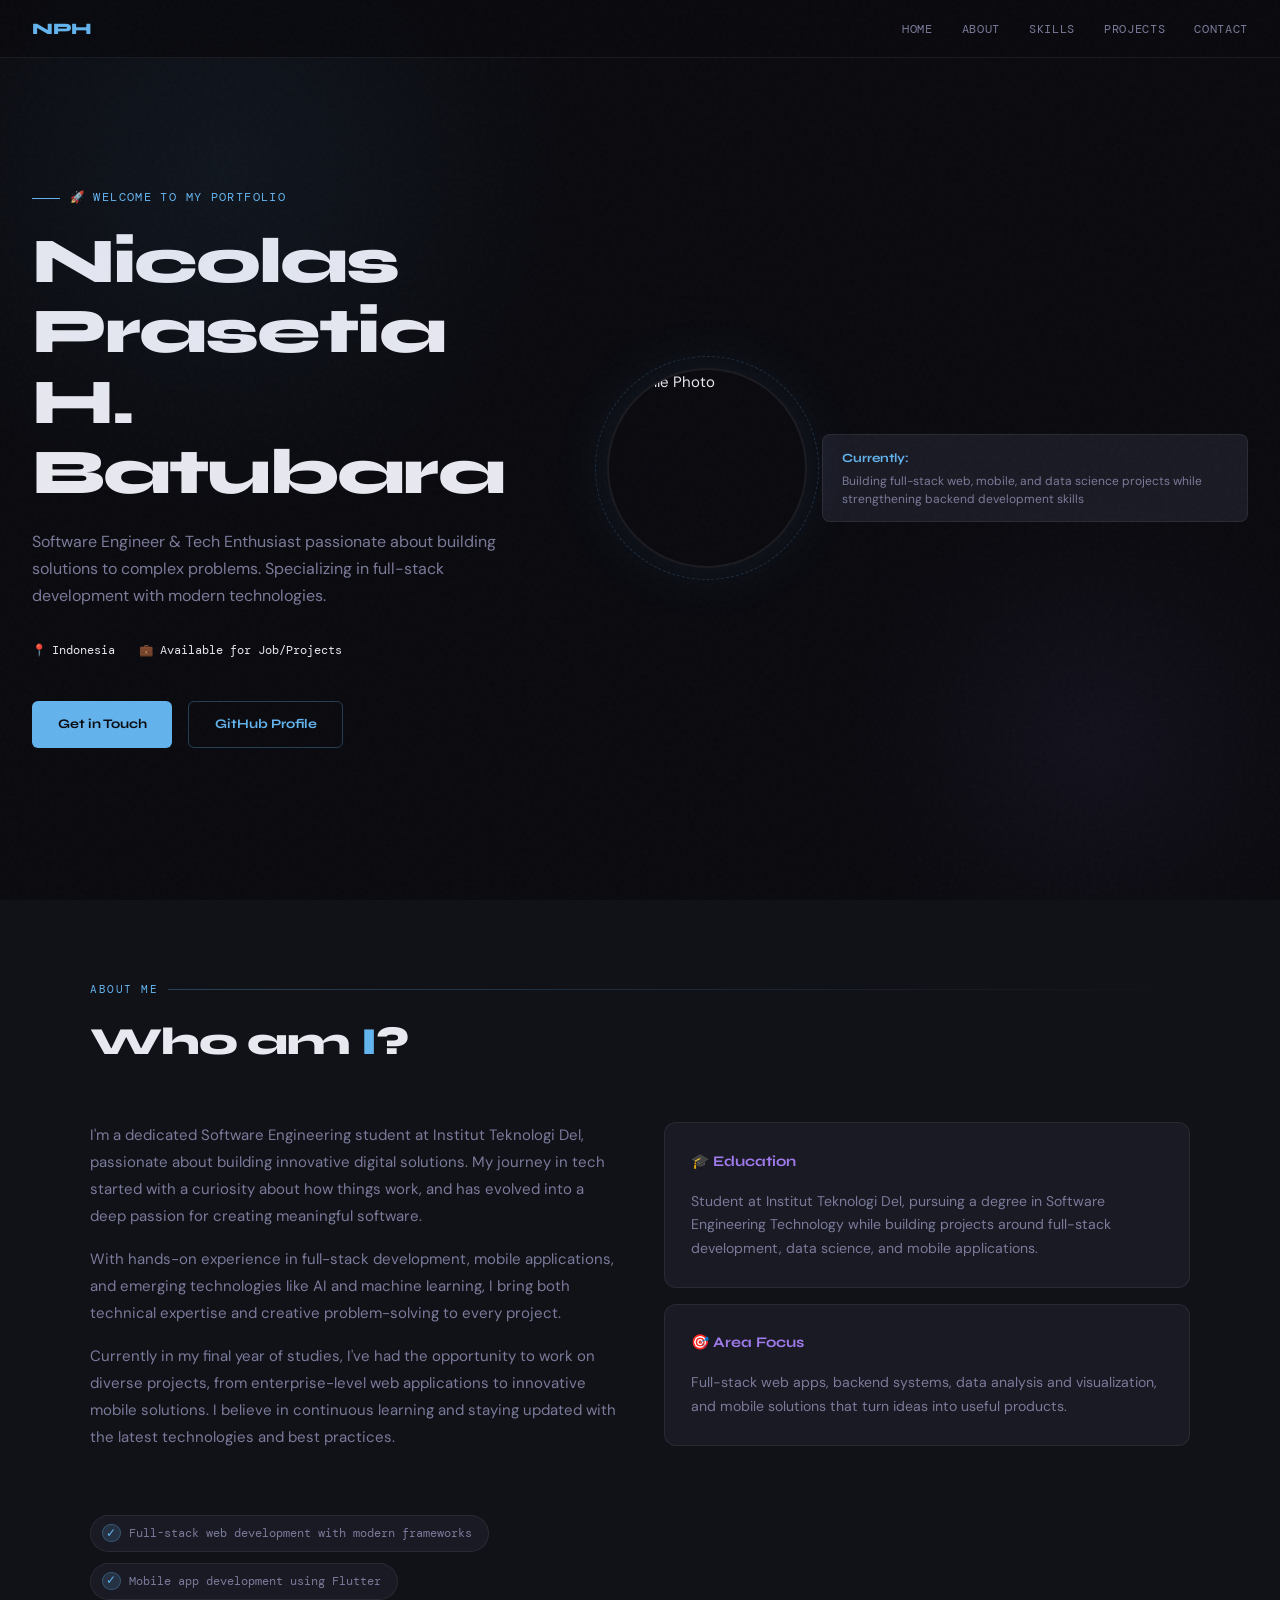
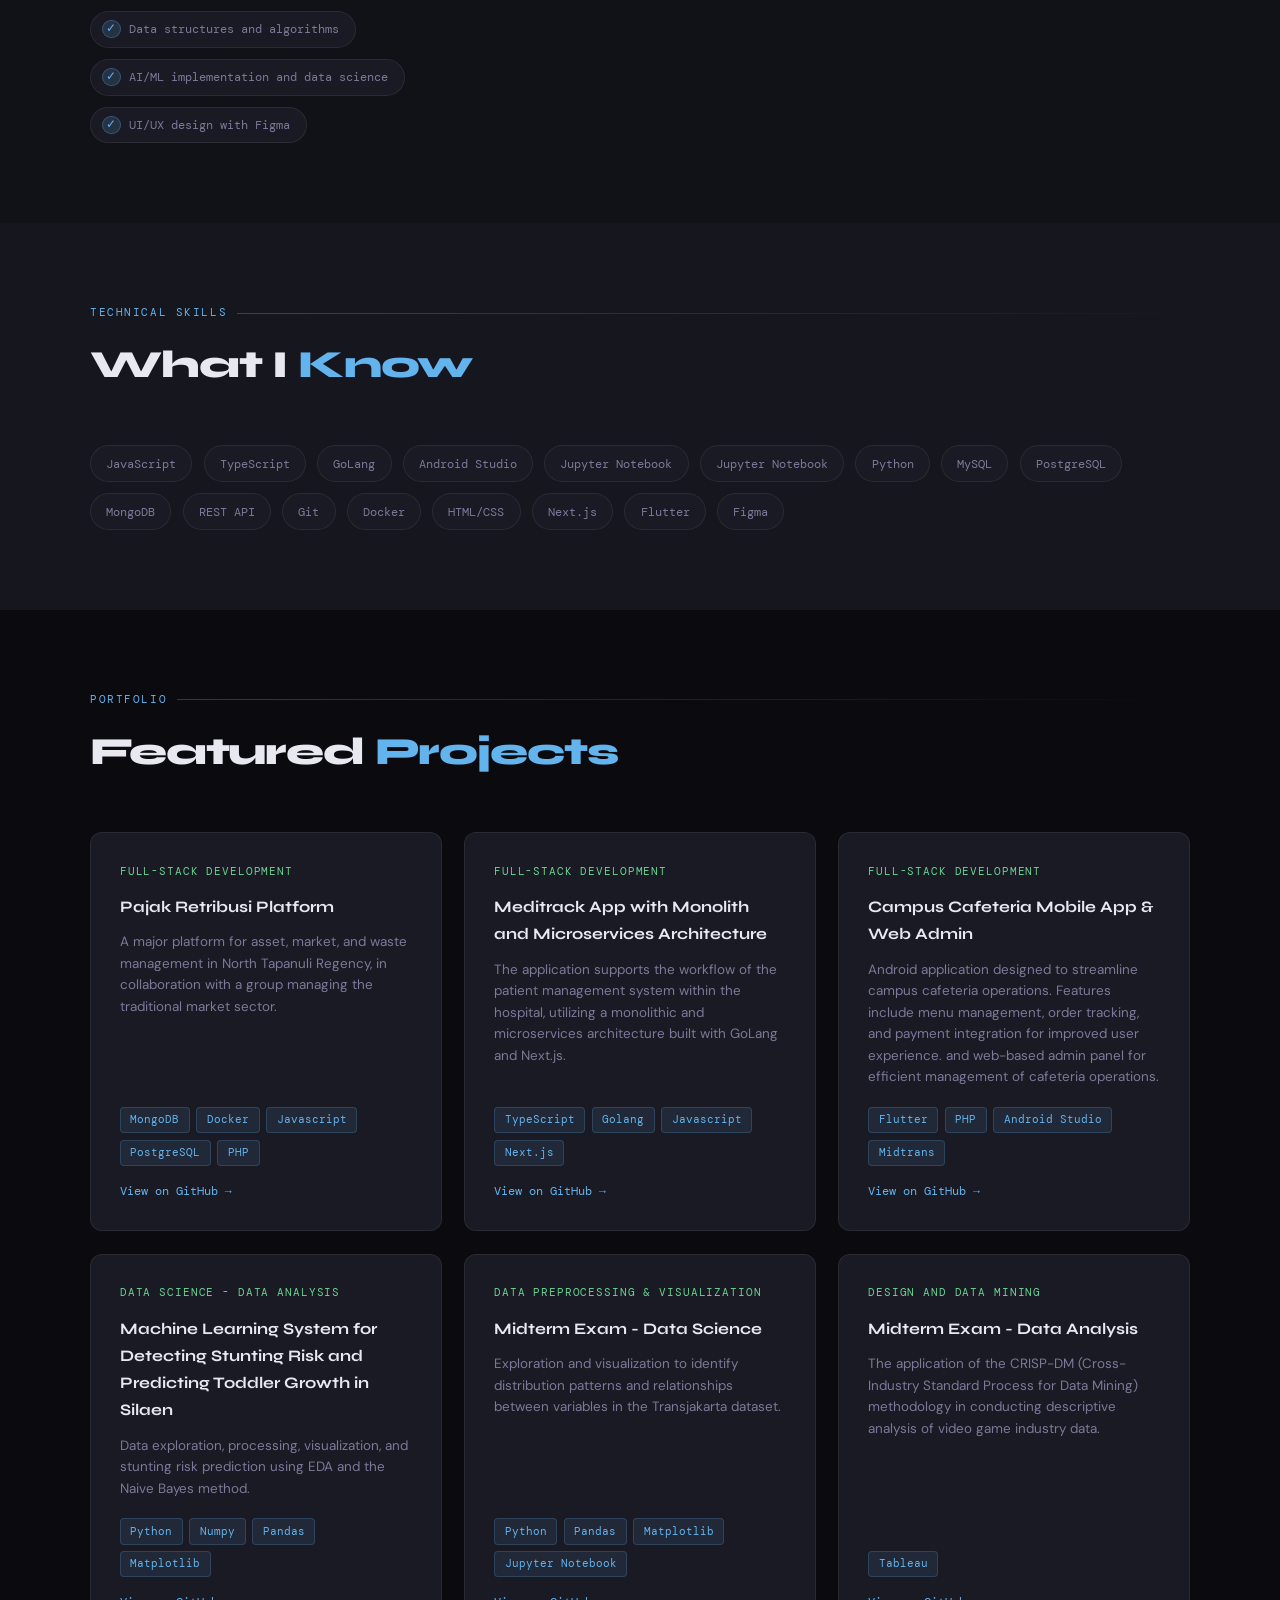
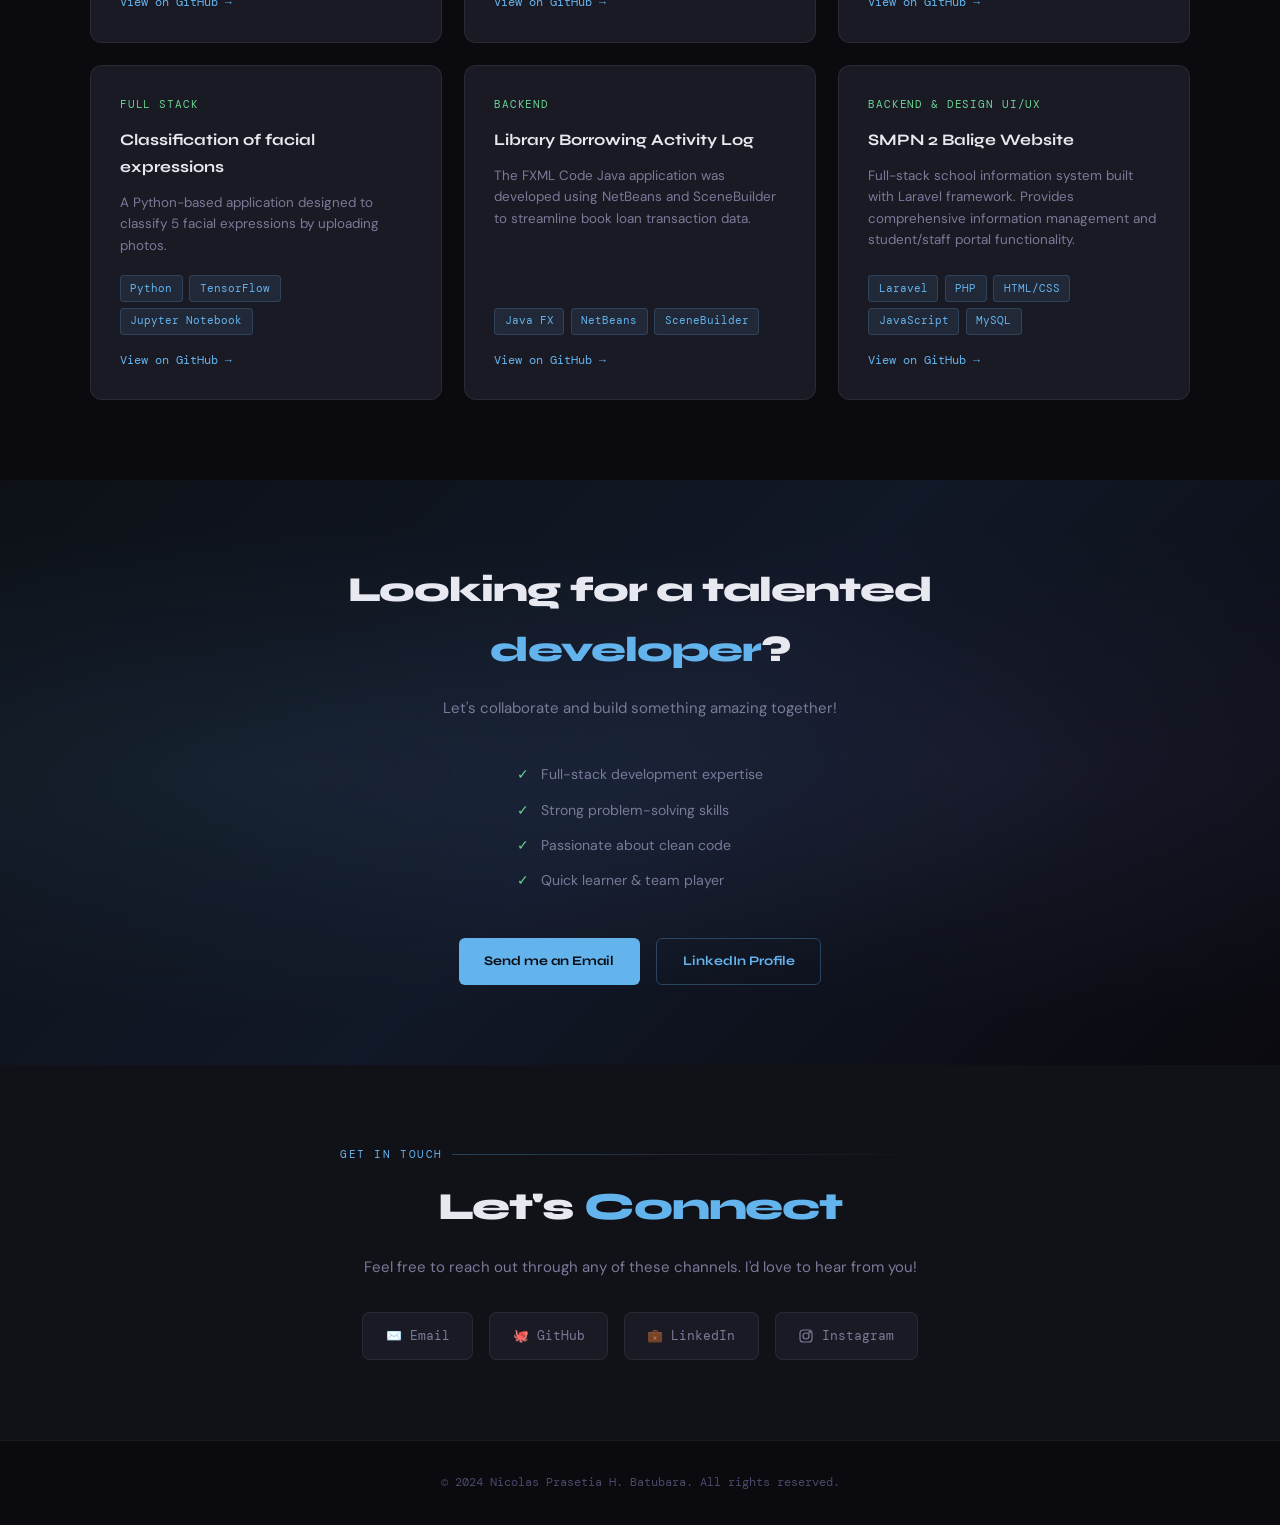
==== index.html @ 34d1fb37 "first commit" ====
<!doctype html>
<html lang="id">
  <head>
    <meta charset="UTF-8" />
    <meta name="viewport" content="width=device-width, initial-scale=1.0" />

    <!-- 🎨 BAGIAN YANG BISA DIUBAH: Title dan Meta -->
    <title>Nicolas Prasetia H. Batubara | Portofolio Professional</title>
    <meta
      name="description"
      content="Portofolio Nicolas Prasetia H. Batubara - Software Engineer & Tech Enthusiast dari Indonesia"
    />
    <meta
      property="og:title"
      content="Nicolas Prasetia H. Batubara | Portofolio"
    />
    <meta
      property="og:description"
      content="Professional portfolio showcasing projects, skills, and experience in software development"
    />
    <meta
      property="og:image"
      content="https://avatars.githubusercontent.com/u/149557624?v=4"
    />
    <meta property="og:type" content="website" />

    <link rel="preconnect" href="https://fonts.googleapis.com" />
    <link rel="preconnect" href="https://fonts.gstatic.com" crossorigin />
    <link
      href="https://fonts.googleapis.com/css2?family=Syne:wght@400;500;600;700;800&family=DM+Mono:ital,wght@0,300;0,400;0,500;1,300&family=DM+Sans:ital,opsz,wght@0,9..40,300;0,9..40,400;0,9..40,500;1,9..40,300&display=swap"
      rel="stylesheet"
    />

    <style>
      :root {
        /* 🎨 BAGIAN YANG BISA DIUBAH: Warna */
        --bg: #0a0a0f;
        --bg2: #111118;
        --bg3: #16161f;
        --card: #1a1a24;
        --border: rgba(255, 255, 255, 0.07);
        --border-hover: rgba(99, 179, 237, 0.3);
        --text: #e8e8f0;
        --text-muted: #7a7a9a;
        --text-dim: #4a4a6a;
        --accent: #63b3ed;
        --accent2: #9f7aea;
        --accent3: #68d391;
        --accent-glow: rgba(99, 179, 237, 0.15);
        --font-head: "Syne", sans-serif;
        --font-mono: "DM Mono", monospace;
        --font-body: "DM Sans", sans-serif;
      }

      *,
      *::before,
      *::after {
        box-sizing: border-box;
        margin: 0;
        padding: 0;
      }
      html {
        scroll-behavior: smooth;
      }

      body {
        background: var(--bg);
        color: var(--text);
        font-family: var(--font-body);
        font-size: 15px;
        line-height: 1.7;
        overflow-x: hidden;
      }

      body::before {
        content: "";
        position: fixed;
        inset: 0;
        background-image: url("data:image/svg+xml,%3Csvg viewBox='0 0 256 256' xmlns='http://www.w3.org/2000/svg'%3E%3Cfilter id='noise'%3E%3CfeTurbulence type='fractalNoise' baseFrequency='0.9' numOctaves='4' stitchTiles='stitch'/%3E%3C/filter%3E%3Crect width='100%25' height='100%25' filter='url(%23noise)' opacity='1'/%3E%3C/svg%3E");
        opacity: 0.025;
        pointer-events: none;
        z-index: 9999;
      }

      a {
        color: var(--accent);
        text-decoration: none;
        transition: color 0.2s;
      }
      a:hover {
        color: #90cdf4;
      }

      /* ─── NAVBAR ─── */
      nav {
        position: fixed;
        top: 0;
        left: 0;
        right: 0;
        z-index: 100;
        padding: 0 2rem;
        height: 58px;
        display: flex;
        align-items: center;
        justify-content: space-between;
        background: rgba(10, 10, 15, 0.85);
        backdrop-filter: blur(16px);
        border-bottom: 1px solid var(--border);
      }
      .nav-logo {
        font-family: var(--font-head);
        font-weight: 800;
        font-size: 1rem;
        color: var(--accent);
        letter-spacing: -0.02em;
      }
      .nav-links {
        display: flex;
        gap: 1.8rem;
        list-style: none;
      }
      .nav-links a {
        font-family: var(--font-mono);
        font-size: 0.72rem;
        color: var(--text-muted);
        letter-spacing: 0.06em;
        text-transform: uppercase;
        transition: color 0.2s;
      }
      .nav-links a:hover {
        color: var(--accent);
      }

      .hamburger {
        display: none;
        flex-direction: column;
        gap: 5px;
        cursor: pointer;
        background: none;
        border: none;
        padding: 4px;
      }
      .hamburger span {
        display: block;
        width: 22px;
        height: 2px;
        background: var(--text);
        border-radius: 2px;
        transition: all 0.3s;
      }

      /* ─── HERO ─── */
      #home {
        min-height: 100vh;
        display: flex;
        align-items: center;
        padding: 100px 2rem 4rem;
        position: relative;
        overflow: hidden;
      }
      .hero-bg {
        position: absolute;
        inset: 0;
        pointer-events: none;
      }
      .hero-bg::before {
        content: "";
        position: absolute;
        top: -20%;
        left: -10%;
        width: 700px;
        height: 700px;
        background: radial-gradient(
          circle,
          rgba(99, 179, 237, 0.07) 0%,
          transparent 70%
        );
        border-radius: 50%;
        animation: pulse 8s ease-in-out infinite;
      }
      .hero-bg::after {
        content: "";
        position: absolute;
        bottom: -10%;
        right: -5%;
        width: 500px;
        height: 500px;
        background: radial-gradient(
          circle,
          rgba(159, 122, 234, 0.06) 0%,
          transparent 70%
        );
        border-radius: 50%;
        animation: pulse 10s ease-in-out infinite reverse;
      }
      @keyframes pulse {
        0%,
        100% {
          transform: scale(1);
          opacity: 1;
        }
        50% {
          transform: scale(1.1);
          opacity: 0.7;
        }
      }

      .hero-inner {
        max-width: 1100px;
        margin: 0 auto;
        width: 100%;
        display: grid;
        grid-template-columns: 1fr auto;
        gap: 4rem;
        align-items: center;
      }
      .hero-tag {
        font-family: var(--font-mono);
        font-size: 0.72rem;
        color: var(--accent);
        letter-spacing: 0.12em;
        text-transform: uppercase;
        margin-bottom: 1.2rem;
        display: flex;
        align-items: center;
        gap: 0.6rem;
      }
      .hero-tag::before {
        content: "";
        display: inline-block;
        width: 28px;
        height: 1px;
        background: var(--accent);
      }
      h1 {
        font-family: var(--font-head);
        font-size: clamp(2.4rem, 5vw, 4rem);
        font-weight: 800;
        line-height: 1.1;
        letter-spacing: -0.03em;
        margin-bottom: 1.2rem;
      }
      .hero-desc {
        color: var(--text-muted);
        max-width: 500px;
        font-size: 1rem;
        margin-bottom: 2rem;
        line-height: 1.7;
      }
      .hero-meta {
        display: flex;
        flex-wrap: wrap;
        gap: 1.5rem;
        margin-bottom: 2.5rem;
      }
      .hero-meta-item {
        font-family: var(--font-mono);
        font-size: 0.72rem;
        color: var(--text-muted);
        display: flex;
        align-items: center;
        gap: 0.4rem;
      }
      .hero-meta-item span {
        color: var(--text);
      }
      .hero-btns {
        display: flex;
        flex-wrap: wrap;
        gap: 1rem;
      }
      .btn-primary {
        display: inline-flex;
        align-items: center;
        gap: 0.5rem;
        padding: 0.7rem 1.6rem;
        background: var(--accent);
        color: #0a0a0f;
        font-family: var(--font-head);
        font-weight: 700;
        font-size: 0.82rem;
        border-radius: 6px;
        transition: all 0.2s;
        cursor: pointer;
        border: none;
      }
      .btn-primary:hover {
        background: #90cdf4;
        transform: translateY(-1px);
        box-shadow: 0 8px 24px rgba(99, 179, 237, 0.25);
      }
      .btn-outline {
        display: inline-flex;
        align-items: center;
        gap: 0.5rem;
        padding: 0.7rem 1.6rem;
        border: 1px solid var(--border-hover);
        color: var(--accent);
        font-family: var(--font-head);
        font-weight: 700;
        font-size: 0.82rem;
        border-radius: 6px;
        transition: all 0.2s;
        background: none;
        cursor: pointer;
      }
      .btn-outline:hover {
        background: var(--accent-glow);
        border-color: var(--accent);
        transform: translateY(-1px);
      }

      .hero-avatar {
        position: relative;
      }
      .hero-avatar img {
        width: 200px;
        height: 200px;
        border-radius: 50%;
        object-fit: cover;
        border: 2px solid var(--border);
        box-shadow: 0 0 60px rgba(99, 179, 237, 0.1);
        display: block;
      }
      .hero-avatar::before {
        content: "";
        position: absolute;
        inset: -12px;
        border-radius: 50%;
        border: 1px dashed rgba(99, 179, 237, 0.2);
        animation: spin 30s linear infinite;
      }
      @keyframes spin {
        to {
          transform: rotate(360deg);
        }
      }
      .hero-focus {
        margin-top: 1.2rem;
        margin-left: 0.9rem;
        padding: 0.8rem 1.2rem;
        background: var(--card);
        border: 1px solid var(--border);
        border-radius: 8px;
        font-size: 0.82rem;
      }
      .hero-focus strong {
        display: block;
        font-family: var(--font-head);
        font-size: 0.78rem;
        color: var(--accent);
        margin-bottom: 0.2rem;
      }
      .hero-focus p {
        color: var(--text-muted);
        font-size: 0.75rem;
        line-height: 1.5;
      }

      /* ─── SECTION BASE ─── */
      section {
        padding: 5rem 2rem;
      }
      .container {
        max-width: 1100px;
        margin: 0 auto;
      }
      .section-label {
        font-family: var(--font-mono);
        font-size: 0.7rem;
        color: var(--accent);
        letter-spacing: 0.14em;
        text-transform: uppercase;
        margin-bottom: 0.6rem;
        display: flex;
        align-items: center;
        gap: 0.6rem;
      }
      .section-label::after {
        content: "";
        flex: 1;
        height: 1px;
        background: linear-gradient(to right, var(--border-hover), transparent);
      }
      h2 {
        font-family: var(--font-head);
        font-size: clamp(1.6rem, 3vw, 2.4rem);
        font-weight: 800;
        letter-spacing: -0.03em;
        margin-bottom: 3rem;
      }
      h2 em {
        color: var(--accent);
        font-style: normal;
      }

      /* ─── ABOUT ─── */
      #about {
        background: var(--bg2);
      }
      .about-grid {
        display: grid;
        grid-template-columns: 1fr 1fr;
        gap: 3rem;
        align-items: start;
      }
      .about-text p {
        color: var(--text-muted);
        margin-bottom: 1rem;
        line-height: 1.8;
      }
      .about-card {
        background: var(--card);
        border: 1px solid var(--border);
        border-radius: 12px;
        padding: 1.6rem;
        transition: all 0.2s;
      }
      .about-card:hover {
        border-color: var(--border-hover);
        transform: translateY(-2px);
      }
      .about-card h3 {
        font-family: var(--font-head);
        font-size: 0.92rem;
        margin-bottom: 1rem;
        color: var(--accent2);
      }
      .about-card p {
        color: var(--text-muted);
        font-size: 0.88rem;
        line-height: 1.7;
      }

      /* ─── EDUCATION ─── */
      .edu-card {
        background: var(--card);
        border: 1px solid var(--border);
        border-left: 3px solid var(--accent);
        border-radius: 10px;
        padding: 1.8rem 2rem;
        max-width: 680px;
        transition: all 0.2s;
      }
      .edu-card:hover {
        border-left-color: var(--accent2);
        box-shadow: 0 4px 12px rgba(0, 0, 0, 0.3);
      }
      .edu-date {
        font-family: var(--font-mono);
        font-size: 0.72rem;
        color: var(--accent);
        margin-bottom: 0.6rem;
      }
      .edu-card h3 {
        font-family: var(--font-head);
        font-size: 1.2rem;
        font-weight: 700;
        margin-bottom: 0.2rem;
      }
      .edu-card .degree {
        color: var(--accent2);
        font-size: 0.88rem;
        margin-bottom: 1rem;
      }
      .edu-meta {
        color: var(--text-muted);
        font-size: 0.84rem;
        margin-bottom: 0.4rem;
      }
      .edu-meta strong {
        color: var(--text);
      }
      .edu-points {
        list-style: none;
        margin-top: 0.8rem;
      }
      .edu-points li {
        color: var(--text-muted);
        font-size: 0.84rem;
        padding: 0.3rem 0;
        padding-left: 1.2rem;
        position: relative;
      }
      .edu-points li::before {
        content: "→";
        position: absolute;
        left: 0;
        color: var(--accent3);
        font-size: 0.72rem;
      }

      /* ─── SKILLS ─── */
      #skills {
        background: var(--bg3);
      }
      .skills-grid {
        display: flex;
        flex-wrap: wrap;
        gap: 0.7rem;
      }
      .skill-tag {
        font-family: var(--font-mono);
        font-size: 0.75rem;
        padding: 0.45rem 0.95rem;
        background: var(--card);
        border: 1px solid var(--border);
        border-radius: 999px;
        color: var(--text-muted);
        transition: all 0.2s;
        cursor: default;
      }
      .skill-tag.check-pill {
        display: inline-flex;
        align-items: center;
        gap: 0.55rem;
        padding-left: 0.7rem;
      }
      .skill-tag.check-pill::before {
        content: "✓";
        display: inline-flex;
        align-items: center;
        justify-content: center;
        width: 1.15rem;
        height: 1.15rem;
        border-radius: 50%;
        background: rgba(99, 179, 237, 0.16);
        border: 1px solid rgba(99, 179, 237, 0.28);
        color: var(--accent);
        font-size: 0.72rem;
        line-height: 1;
        flex: 0 0 auto;
      }
      .skill-tag:hover {
        border-color: var(--accent);
        color: var(--accent);
        background: var(--accent-glow);
        transform: translateY(-1px);
        box-shadow: 0 4px 8px rgba(99, 179, 237, 0.1);
      }

      /* ─── EXPERIENCE ─── */
      .timeline {
        position: relative;
        padding-left: 2rem;
      }
      .timeline::before {
        content: "";
        position: absolute;
        left: 0;
        top: 0;
        bottom: 0;
        width: 1px;
        background: linear-gradient(to bottom, var(--accent), transparent);
      }
      .timeline-item {
        position: relative;
        margin-bottom: 2.5rem;
        padding-left: 1.5rem;
      }
      .timeline-item::before {
        content: "";
        position: absolute;
        left: -2.4rem;
        top: 0.4rem;
        width: 8px;
        height: 8px;
        border-radius: 50%;
        background: var(--accent);
        box-shadow: 0 0 8px var(--accent);
        transition: all 0.2s;
      }
      .timeline-item:hover::before {
        transform: scale(1.5);
        box-shadow: 0 0 16px var(--accent);
      }
      .exp-date {
        font-family: var(--font-mono);
        font-size: 0.68rem;
        color: var(--accent);
        letter-spacing: 0.06em;
        margin-bottom: 0.3rem;
      }
      .exp-title {
        font-family: var(--font-head);
        font-size: 1rem;
        font-weight: 700;
        margin-bottom: 0.1rem;
      }
      .exp-company {
        font-size: 0.84rem;
        color: var(--accent2);
        margin-bottom: 0.7rem;
      }
      .exp-points {
        list-style: none;
      }
      .exp-points li {
        color: var(--text-muted);
        font-size: 0.84rem;
        padding: 0.3rem 0;
        padding-left: 1.2rem;
        position: relative;
      }
      .exp-points li::before {
        content: "›";
        position: absolute;
        left: 0;
        color: var(--accent3);
      }
      .exp-link {
        display: inline-flex;
        align-items: center;
        gap: 0.3rem;
        font-family: var(--font-mono);
        font-size: 0.7rem;
        margin-top: 0.6rem;
        color: var(--accent);
        border: 1px solid var(--border);
        padding: 0.25rem 0.7rem;
        border-radius: 4px;
        transition: all 0.2s;
      }
      .exp-link:hover {
        background: var(--accent-glow);
        border-color: var(--accent);
      }

      /* ─── CERTIFICATIONS ─── */
      #certifications {
        background: var(--bg2);
      }
      .cert-grid {
        display: grid;
        grid-template-columns: repeat(auto-fill, minmax(280px, 1fr));
        gap: 1.2rem;
      }
      .cert-card {
        background: var(--card);
        border: 1px solid var(--border);
        border-radius: 10px;
        padding: 1.4rem;
        transition: all 0.2s;
      }
      .cert-card:hover {
        border-color: var(--accent3);
        transform: translateY(-2px);
        box-shadow: 0 8px 16px rgba(104, 211, 145, 0.1);
      }
      .cert-year {
        font-family: var(--font-mono);
        font-size: 0.68rem;
        color: var(--accent3);
        margin-bottom: 0.4rem;
      }
      .cert-card h3 {
        font-family: var(--font-head);
        font-size: 0.9rem;
        font-weight: 700;
        margin-bottom: 0.3rem;
      }
      .cert-card ul {
        list-style: none;
      }
      .cert-card li {
        color: var(--text-muted);
        font-size: 0.8rem;
        padding: 0.25rem 0;
        padding-left: 1rem;
        position: relative;
      }
      .cert-card li::before {
        content: "·";
        position: absolute;
        left: 0;
        color: var(--accent2);
      }

      /* ─── ORGANIZATIONS ─── */
      #organizations {
        background: var(--bg3);
      }
      .org-grid {
        display: grid;
        grid-template-columns: repeat(auto-fill, minmax(260px, 1fr));
        gap: 1.2rem;
      }
      .org-card {
        background: var(--card);
        border: 1px solid var(--border);
        border-radius: 10px;
        padding: 1.4rem;
        transition: all 0.2s;
      }
      .org-card:hover {
        border-color: var(--border-hover);
        transform: translateY(-2px);
        box-shadow: 0 8px 16px rgba(0, 0, 0, 0.2);
      }
      .org-date {
        font-family: var(--font-mono);
        font-size: 0.68rem;
        color: var(--accent2);
        margin-bottom: 0.4rem;
      }
      .org-card h3 {
        font-family: var(--font-head);
        font-size: 0.9rem;
        font-weight: 700;
        margin-bottom: 0.5rem;
      }
      .org-card p {
        color: var(--text-muted);
        font-size: 0.82rem;
        line-height: 1.6;
      }

      /* ─── PROJECTS ─── */
      .projects-grid {
        display: grid;
        grid-template-columns: repeat(auto-fill, minmax(320px, 1fr));
        gap: 1.4rem;
      }
      .project-card {
        background: var(--card);
        border: 1px solid var(--border);
        border-radius: 12px;
        padding: 1.8rem;
        display: flex;
        flex-direction: column;
        transition: all 0.3s;
        position: relative;
        overflow: hidden;
      }
      .project-card::before {
        content: "";
        position: absolute;
        top: 0;
        left: 0;
        right: 0;
        height: 2px;
        background: linear-gradient(to right, var(--accent), var(--accent2));
        transform: scaleX(0);
        transform-origin: left;
        transition: transform 0.3s;
      }
      .project-card:hover::before {
        transform: scaleX(1);
      }
      .project-card:hover {
        border-color: var(--border-hover);
        transform: translateY(-3px);
        box-shadow: 0 16px 48px rgba(0, 0, 0, 0.3);
      }
      .project-label {
        font-family: var(--font-mono);
        font-size: 0.68rem;
        color: var(--accent3);
        text-transform: uppercase;
        letter-spacing: 0.08em;
        margin-bottom: 0.8rem;
      }
      .project-card h3 {
        font-family: var(--font-head);
        font-size: 1rem;
        font-weight: 700;
        margin-bottom: 0.7rem;
      }
      .project-card p {
        color: var(--text-muted);
        font-size: 0.84rem;
        line-height: 1.6;
        flex: 1;
        margin-bottom: 1.2rem;
      }
      .project-tags {
        display: flex;
        flex-wrap: wrap;
        gap: 0.4rem;
        margin-bottom: 1rem;
      }
      .project-tag {
        font-family: var(--font-mono);
        font-size: 0.66rem;
        padding: 0.2rem 0.6rem;
        background: rgba(99, 179, 237, 0.1);
        border: 1px solid rgba(99, 179, 237, 0.2);
        border-radius: 4px;
        color: var(--accent);
      }
      .project-link {
        font-family: var(--font-mono);
        font-size: 0.72rem;
        color: var(--accent);
        display: inline-flex;
        align-items: center;
        gap: 0.3rem;
      }
      .project-link:hover {
        color: #90cdf4;
      }

      /* ─── RECRUITER ─── */
      #recruiter {
        background: linear-gradient(
          135deg,
          #0d1117 0%,
          #111827 50%,
          #0a0a0f 100%
        );
        position: relative;
        overflow: hidden;
      }
      #recruiter::before {
        content: "";
        position: absolute;
        inset: 0;
        background:
          radial-gradient(
            ellipse at 20% 50%,
            rgba(99, 179, 237, 0.08) 0%,
            transparent 60%
          ),
          radial-gradient(
            ellipse at 80% 50%,
            rgba(159, 122, 234, 0.06) 0%,
            transparent 60%
          );
      }
      .recruiter-inner {
        max-width: 700px;
        margin: 0 auto;
        text-align: center;
        position: relative;
      }
      .recruiter-inner h2 {
        font-size: clamp(1.6rem, 3vw, 2.2rem);
        margin-bottom: 1rem;
      }
      .recruiter-inner p {
        color: var(--text-muted);
        margin-bottom: 0.8rem;
      }
      .recruiter-list {
        list-style: none;
        margin: 1.5rem 0 2.5rem;
        text-align: left;
        display: inline-block;
      }
      .recruiter-list li {
        color: var(--text-muted);
        font-size: 0.88rem;
        padding: 0.35rem 0;
        padding-left: 1.5rem;
        position: relative;
      }
      .recruiter-list li::before {
        content: "✓";
        position: absolute;
        left: 0;
        color: var(--accent3);
      }
      .recruiter-btns {
        display: flex;
        flex-wrap: wrap;
        gap: 1rem;
        justify-content: center;
      }

      /* ─── CONTACT ─── */
      #contact {
        background: var(--bg2);
      }
      .contact-inner {
        max-width: 600px;
        margin: 0 auto;
        text-align: center;
      }
      .contact-inner h2 {
        margin-bottom: 1rem;
      }
      .contact-inner p {
        color: var(--text-muted);
        margin-bottom: 2rem;
      }
      .contact-links {
        display: flex;
        flex-wrap: wrap;
        gap: 1rem;
        justify-content: center;
      }
      .contact-link {
        display: inline-flex;
        align-items: center;
        gap: 0.5rem;
        padding: 0.75rem 1.4rem;
        background: var(--card);
        border: 1px solid var(--border);
        border-radius: 8px;
        color: var(--text-muted);
        font-family: var(--font-mono);
        font-size: 0.8rem;
        transition: all 0.2s;
        cursor: pointer;
      }
      .contact-link:hover {
        border-color: var(--accent);
        color: var(--accent);
        background: var(--accent-glow);
        transform: translateY(-2px);
      }
      .contact-link svg {
        width: 16px;
        height: 16px;
      }

      /* ─── FOOTER ─── */
      footer {
        padding: 2rem;
        border-top: 1px solid var(--border);
        text-align: center;
        font-family: var(--font-mono);
        font-size: 0.72rem;
        color: var(--text-dim);
      }

      /* ─── MOBILE MENU ─── */
      .mobile-menu {
        display: none;
        position: fixed;
        inset: 0;
        z-index: 99;
        background: rgba(10, 10, 15, 0.97);
        backdrop-filter: blur(20px);
        flex-direction: column;
        align-items: center;
        justify-content: center;
        gap: 2rem;
      }
      .mobile-menu.open {
        display: flex;
      }
      .mobile-menu a {
        font-family: var(--font-head);
        font-size: 1.4rem;
        color: var(--text);
        text-align: center;
        transition: color 0.2s;
      }
      .mobile-menu a:hover {
        color: var(--accent);
      }
      .mobile-close {
        position: absolute;
        top: 1.2rem;
        right: 1.5rem;
        font-size: 1.8rem;
        background: none;
        border: none;
        color: var(--text-muted);
        cursor: pointer;
      }

      /* ─── FADE-IN ANIMATION ─── */
      .fade-in {
        opacity: 0;
        transform: translateY(24px);
        transition:
          opacity 0.6s ease,
          transform 0.6s ease;
      }
      .fade-in.visible {
        opacity: 1;
        transform: translateY(0);
      }

      /* ─── RESPONSIVE ─── */
      @media (max-width: 768px) {
        .nav-links {
          display: none;
        }
        .hamburger {
          display: flex;
        }
        .hero-inner {
          grid-template-columns: 1fr;
          gap: 2rem;
        }
        .hero-avatar {
          display: none;
        }
        .about-grid {
          grid-template-columns: 1fr;
        }
        .projects-grid {
          grid-template-columns: 1fr;
        }
      }
    </style>
  </head>
  <body>
    <!-- 🎨 NAVBAR - UBAH NAMA/LOGO -->
    <nav>
      <div class="nav-logo">NPH</div>
      <ul class="nav-links">
        <li><a href="#home">Home</a></li>
        <li><a href="#about">About</a></li>
        <li><a href="#skills">Skills</a></li>
        <li><a href="#projects">Projects</a></li>
        <li><a href="#contact">Contact</a></li>
      </ul>
      <button class="hamburger" id="hamburger">
        <span></span>
        <span></span>
        <span></span>
      </button>
    </nav>

    <div class="mobile-menu" id="mobileMenu">
      <button class="mobile-close" id="mobileClose">&times;</button>
      <a href="#home">Home</a>
      <a href="#about">About</a>
      <a href="#skills">Skills</a>
      <a href="#projects">Projects</a>
      <a href="#contact">Contact</a>
    </div>

    <!-- 🎨 HERO SECTION - UBAH NAMA, DESKRIPSI, FOTO, LINK -->
    <section id="home">
      <div class="hero-bg"></div>
      <div class="hero-inner">
        <div>
          <div class="hero-tag">🚀 Welcome to my portfolio</div>
          <h1>Nicolas Prasetia H. Batubara</h1>
          <p class="hero-desc">
            Software Engineer & Tech Enthusiast passionate about building
            solutions to complex problems. Specializing in full-stack
            development with modern technologies.
          </p>
          <div class="hero-meta">
            <div class="hero-meta-item">📍 <span>Indonesia</span></div>
            <div class="hero-meta-item">
              💼 <span>Available for Job/Projects</span>
            </div>
          </div>
          <div class="hero-btns">
            <a href="#contact" class="btn-primary">Get in Touch</a>
            <a href="https://github.com/NicolasBatubara" class="btn-outline"
              >GitHub Profile</a
            >
          </div>
        </div>
        <div class="hero-avatar">
          <img
            src="https://avatars.githubusercontent.com/u/149449407?s"
            alt="Profile Photo"
          />
        </div>
      </div>
      <div class="hero-focus">
        <strong>Currently:</strong>
        <p>
          Building full-stack web, mobile, and data science projects while
          strengthening backend development skills
        </p>
      </div>
    </section>

    <!-- 🎨 ABOUT SECTION - UBAH DESKRIPSI -->
    <section id="about">
      <div class="container">
        <div class="section-label">About Me</div>
        <h2>Who am <em>I</em>?</h2>
        <div class="about-grid">
          <div class="about-text">
            <p>
              I'm a dedicated Software Engineering student at Institut Teknologi
              Del, passionate about building innovative digital solutions. My
              journey in tech started with a curiosity about how things work,
              and has evolved into a deep passion for creating meaningful
              software.
            </p>
            <p>
              With hands-on experience in full-stack development, mobile
              applications, and emerging technologies like AI and machine
              learning, I bring both technical expertise and creative
              problem-solving to every project.
            </p>
            <p>
              Currently in my final year of studies, I've had the opportunity to
              work on diverse projects, from enterprise-level web applications
              to innovative mobile solutions. I believe in continuous learning
              and staying updated with the latest technologies and best
              practices.
            </p>
          </div>
          <div>
            <div class="about-card fade-in">
              <h3>🎓 Education</h3>
              <p>
                Student at Institut Teknologi Del, pursuing a degree in Software
                Engineering Technology while building projects around full-stack
                development, data science, and mobile applications.
              </p>
            </div>
            <div class="about-card fade-in" style="margin-top: 1rem">
              <h3>🎯 Area Focus</h3>
              <p>
                Full-stack web apps, backend systems, data analysis and
                visualization, and mobile solutions that turn ideas into useful
                products.
              </p>
            </div>
          </div>
          <div class="skills-grid">
            <div class="skill-tag check-pill">
              Full-stack web development with modern frameworks
            </div>
            <div class="skill-tag check-pill">
              Mobile app development using Flutter
            </div>
            <div class="skill-tag check-pill">
              Data structures and algorithms
            </div>
            <div class="skill-tag check-pill">
              AI/ML implementation and data science
            </div>
            <div class="skill-tag check-pill">UI/UX design with Figma</div>
          </div>
        </div>
      </div>
    </section>

    <!-- 🎨 SKILLS SECTION - UBAH DAFTAR SKILLS -->
    <section id="skills">
      <div class="container">
        <div class="section-label">Technical Skills</div>
        <h2>What I <em>Know</em></h2>
        <div class="skills-grid">
          <div class="skill-tag">JavaScript</div>
          <div class="skill-tag">TypeScript</div>
          <div class="skill-tag">GoLang</div>
          <div class="skill-tag">Android Studio</div>
          <div class="skill-tag">Jupyter Notebook</div>
          <div class="skill-tag">Jupyter Notebook</div>
          <div class="skill-tag">Python</div>
          <div class="skill-tag">MySQL</div>
          <div class="skill-tag">PostgreSQL</div>
          <div class="skill-tag">MongoDB</div>
          <div class="skill-tag">REST API</div>
          <div class="skill-tag">Git</div>
          <div class="skill-tag">Docker</div>
          <div class="skill-tag">HTML/CSS</div>
          <div class="skill-tag">Next.js</div>
          <div class="skill-tag">Flutter</div>
          <div class="skill-tag">Figma</div>
        </div>
      </div>
    </section>

    <!-- 🎨 PROJECTS SECTION - UBAH PROJECT ANDA -->
    <section id="projects">
      <div class="container">
        <div class="section-label">Portfolio</div>
        <h2>Featured <em>Projects</em></h2>
        <div class="projects-grid">
          <div class="project-card fade-in">
            <div class="project-label">Full-stack Development</div>
            <h3>Pajak Retribusi Platform</h3>
            <p>
              A major platform for asset, market, and waste management in North
              Tapanuli Regency, in collaboration with a group managing the
              traditional market sector.
            </p>

            <div class="project-tags">
              <span class="project-tag">MongoDB</span>
              <span class="project-tag">Docker</span>
              <span class="project-tag">Javascript</span>
              <span class="project-tag">PostgreSQL</span>
              <span class="project-tag">PHP</span>
            </div>
            <a
              href="https://github.com/NicolasBatubara/UTS-RPL-APPL-11423039"
              class="project-link"
            >
              View on GitHub →
            </a>
          </div>

          <div class="project-card fade-in">
            <div class="project-label">Full-stack Development</div>
            <h3>Meditrack App with Monolith and Microservices Architecture</h3>
            <p>
              The application supports the workflow of the patient management
              system within the hospital, utilizing a monolithic and
              microservices architecture built with GoLang and Next.js.
            </p>

            <div class="project-tags">
              <span class="project-tag">TypeScript</span>
              <span class="project-tag">Golang</span>
              <span class="project-tag">Javascript</span>
              <span class="project-tag">Next.js</span>
            </div>
            <a
              href="https://github.com/NicolasBatubara/UTS-RPL-APPL-11423039"
              class="project-link"
            >
              View on GitHub →
            </a>
          </div>

          <div class="project-card fade-in">
            <div class="project-label">Full-stack Development</div>
            <h3>Campus Cafeteria Mobile App & Web Admin</h3>
            <p>
              Android application designed to streamline campus cafeteria
              operations. Features include menu management, order tracking, and
              payment integration for improved user experience. and web-based
              admin panel for efficient management of cafeteria operations.
            </p>

            <div class="project-tags">
              <span class="project-tag">Flutter</span>
              <span class="project-tag">PHP</span>
              <span class="project-tag">Android Studio</span>
              <span class="project-tag">Midtrans</span>
            </div>
            <a
              href="https://github.com/DhewMacharoe/Revisi"
              class="project-link"
            >
              View on GitHub →
            </a>
          </div>

          <div class="project-card fade-in">
            <div class="project-label">Data Science - Data Analysis</div>
            <h3>
              Machine Learning System for Detecting Stunting Risk and Predicting
              Toddler Growth in Silaen
            </h3>
            <p>
              Data exploration, processing, visualization, and stunting risk
              prediction using EDA and the Naive Bayes method.
            </p>

            <div class="project-tags">
              <span class="project-tag">Python</span>
              <span class="project-tag">Numpy</span>
              <span class="project-tag">Pandas</span>
              <span class="project-tag">Matplotlib</span>
            </div>
            <a
              href="https://github.com/ErwinSianturi/Machine-Learning-Deteksi-Resiko-Stunting"
              class="project-link"
            >
              View on GitHub →
            </a>
          </div>

          <div class="project-card fade-in">
            <div class="project-label">Data Preprocessing & Visualization</div>
            <h3>Midterm Exam - Data Science</h3>
            <p>
              Exploration and visualization to identify distribution patterns
              and relationships between variables in the Transjakarta dataset.
            </p>
            <div class="project-tags">
              <span class="project-tag">Python</span>
              <span class="project-tag">Pandas</span>
              <span class="project-tag">Matplotlib</span>
              <span class="project-tag">Jupyter Notebook</span>
            </div>
            <a
              href="https://github.com/whisnupenyayang/UTS-DASI"
              class="project-link"
            >
              View on GitHub →
            </a>
          </div>

          <div class="project-card fade-in">
            <div class="project-label">Design and Data Mining</div>
            <h3>Midterm Exam - Data Analysis</h3>
            <p>
              The application of the CRISP-DM (Cross-Industry Standard Process
              for Data Mining) methodology in conducting descriptive analysis of
              video game industry data.
            </p>
            <div class="project-tags">
              <span class="project-tag">Tableau</span>
            </div>
            <a
              href="https://github.com/whisnupenyayang/UTS-DALIS"
              class="project-link"
            >
              View on GitHub →
            </a>
          </div>

          <div class="project-card fade-in">
            <div class="project-label">Full Stack</div>
            <h3>Classification of facial expressions</h3>
            <p>
              A Python-based application designed to classify 5 facial
              expressions by uploading photos.
            </p>
            <div class="project-tags">
              <span class="project-tag">Python</span>
              <span class="project-tag">TensorFlow</span>
              <span class="project-tag">Jupyter Notebook</span>
            </div>
            <a
              href="https://github.com/NicolasBatubara/klasifikasi_ekspresi_wajah_kel_11"
              class="project-link"
            >
              View on GitHub →
            </a>
          </div>

          <div class="project-card fade-in">
            <div class="project-label">Backend</div>
            <h3>Library Borrowing Activity Log</h3>
            <p>
              The FXML Code Java application was developed using NetBeans and
              SceneBuilder to streamline book loan transaction data.
            </p>
            <div class="project-tags">
              <span class="project-tag">Java FX</span>
              <span class="project-tag">NetBeans</span>
              <span class="project-tag">SceneBuilder</span>
            </div>
            <a
              href="https://github.com/Hyzity/Log-Aktivitas-Peminjaman-Perpustakaan"
              class="project-link"
            >
              View on GitHub →
            </a>
          </div>

          <div class="project-card fade-in">
            <div class="project-label">Backend & Design UI/UX</div>
            <h3>SMPN 2 Balige Website</h3>
            <p>
              Full-stack school information system built with Laravel framework.
              Provides comprehensive information management and student/staff
              portal functionality.
            </p>
            <div class="project-tags">
              <span class="project-tag">Laravel</span>
              <span class="project-tag">PHP</span>
              <span class="project-tag">HTML/CSS</span>
              <span class="project-tag">JavaScript</span>
              <span class="project-tag">MySQL</span>
            </div>
            <a
              href="https://github.com/NicolasBatubara/sistem_informasi_smpn_dua_balige"
              class="project-link"
            >
              View on GitHub →
            </a>
          </div>
        </div>
      </div>
    </section>

    <!-- 🎨 CALL TO ACTION - UBAH TEKS DAN LINK -->
    <section id="recruiter">
      <div class="recruiter-inner">
        <h2>Looking for a talented <em>developer</em>?</h2>
        <p>Let's collaborate and build something amazing together!</p>
        <ul class="recruiter-list">
          <li>Full-stack development expertise</li>
          <li>Strong problem-solving skills</li>
          <li>Passionate about clean code</li>
          <li>Quick learner & team player</li>
        </ul>
        <div class="recruiter-btns">
          <a href="mailto:nicolasbatubaratbjs@gmail.com" class="btn-primary"
            >Send me an Email</a
          >
          <a href="https://linkedin.com/in/nicolasbatubara" class="btn-outline"
            >LinkedIn Profile</a
          >
        </div>
      </div>
    </section>

    <!-- 🎨 CONTACT SECTION - UBAH LINK KONTAK -->
    <section id="contact">
      <div class="contact-inner">
        <div class="section-label">Get in Touch</div>
        <h2>Let's <em>Connect</em></h2>
        <p>
          Feel free to reach out through any of these channels. I'd love to hear
          from you!
        </p>
        <div class="contact-links">
          <a href="mailto:nicolasbatubaratbjs@gmail.com" class="contact-link">
            ✉️ Email
          </a>
          <a href="https://github.com/NicolasBatubara" class="contact-link">
            🐙 GitHub
          </a>
          <a
            href="https://linkedin.com/in/nicolasbatubara"
            class="contact-link"
          >
            💼 LinkedIn
          </a>
          <a href="https://instagram.com/nicolas_pras" class="contact-link">
            <svg
              viewBox="0 0 24 24"
              fill="none"
              stroke="currentColor"
              stroke-width="1.8"
              stroke-linecap="round"
              stroke-linejoin="round"
              aria-hidden="true"
            >
              <rect x="3" y="3" width="18" height="18" rx="5" />
              <circle cx="12" cy="12" r="4.5" />
              <circle cx="17.5" cy="6.5" r="1" />
            </svg>
            Instagram
          </a>
        </div>
      </div>
    </section>

    <footer>
      <p>&copy; 2024 Nicolas Prasetia H. Batubara. All rights reserved.</p>
    </footer>

    <script>
      // Mobile menu toggle
      const hamburger = document.getElementById("hamburger");
      const mobileMenu = document.getElementById("mobileMenu");
      const mobileClose = document.getElementById("mobileClose");

      hamburger.addEventListener("click", () => {
        mobileMenu.classList.add("open");
      });

      mobileClose.addEventListener("click", () => {
        mobileMenu.classList.remove("open");
      });

      mobileMenu.addEventListener("click", (e) => {
        if (e.target.tagName === "A") {
          mobileMenu.classList.remove("open");
        }
      });

      // Fade in animation on scroll
      const observerOptions = {
        threshold: 0.1,
        rootMargin: "0px 0px -100px 0px",
      };

      const observer = new IntersectionObserver((entries) => {
        entries.forEach((entry) => {
          if (entry.isIntersecting) {
            entry.target.classList.add("visible");
          }
        });
      }, observerOptions);

      document.querySelectorAll(".fade-in").forEach((el) => {
        observer.observe(el);
      });
    </script>
  </body>
</html>
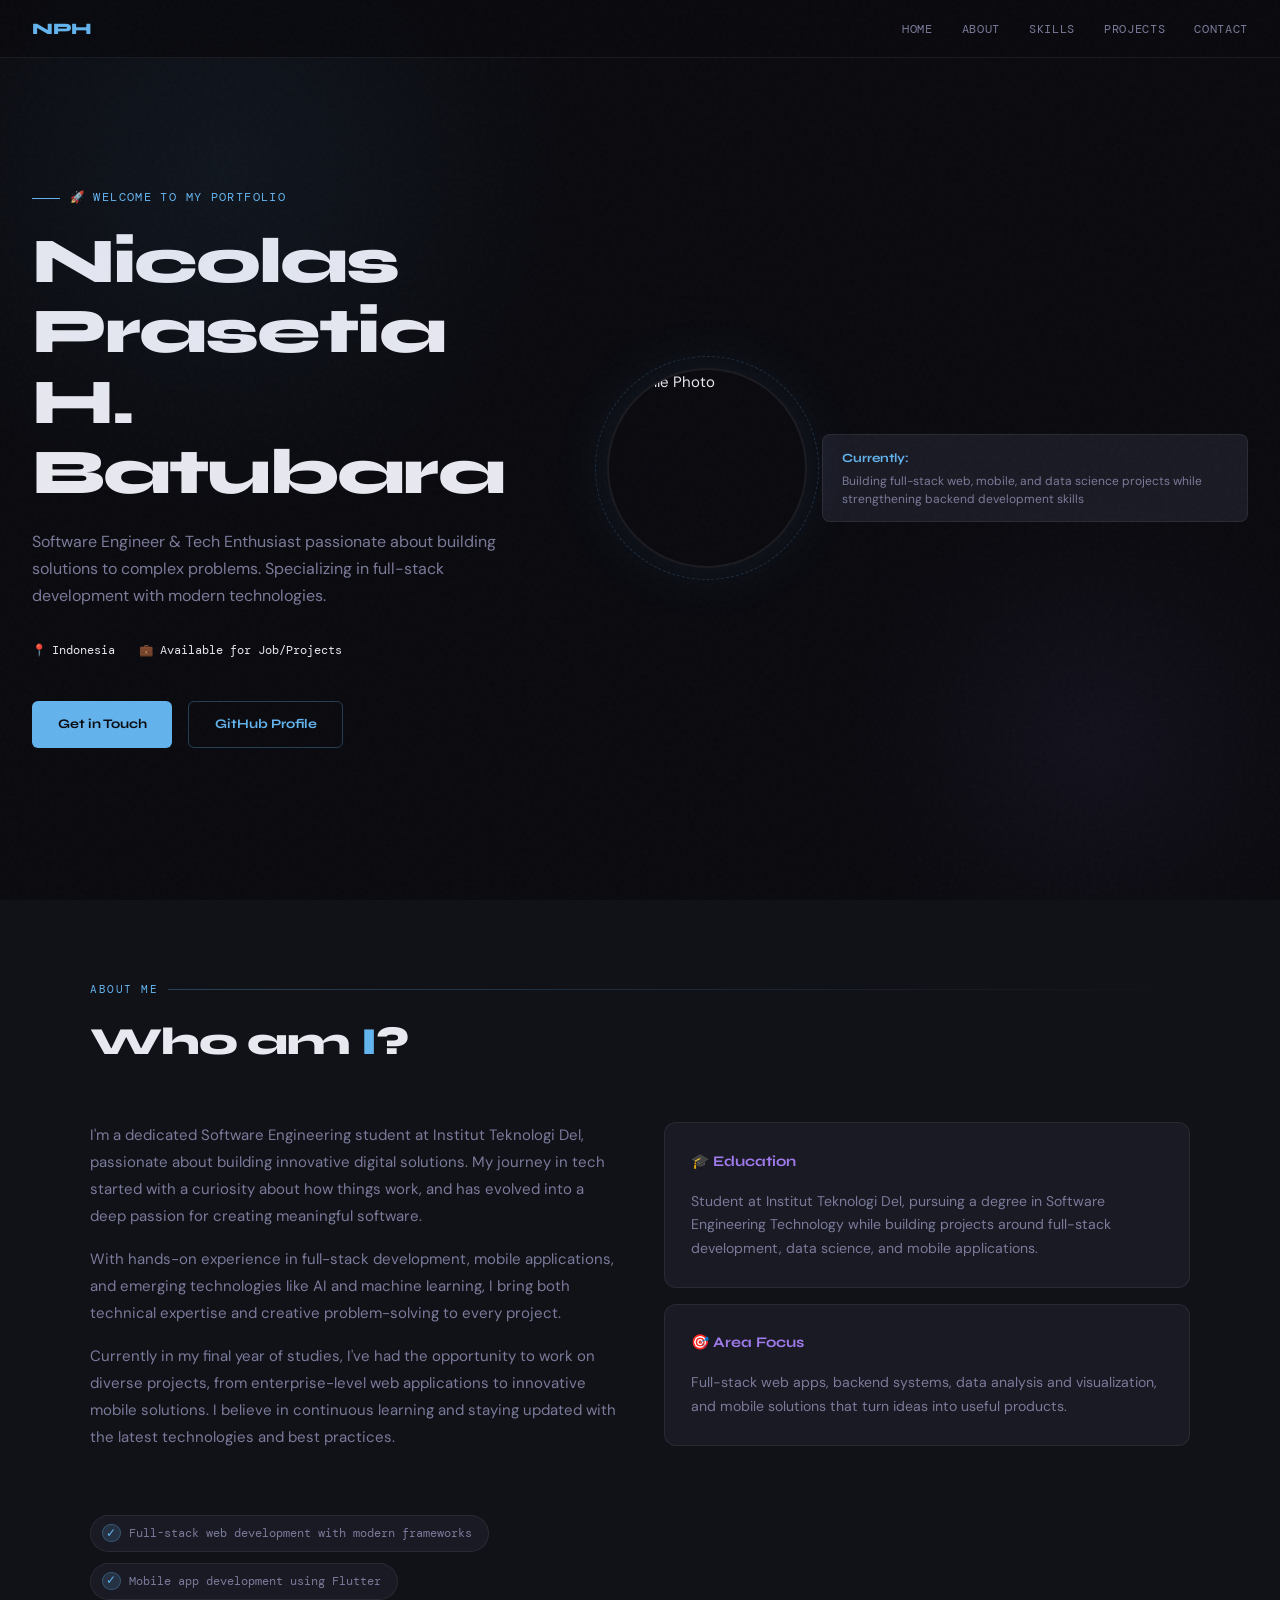
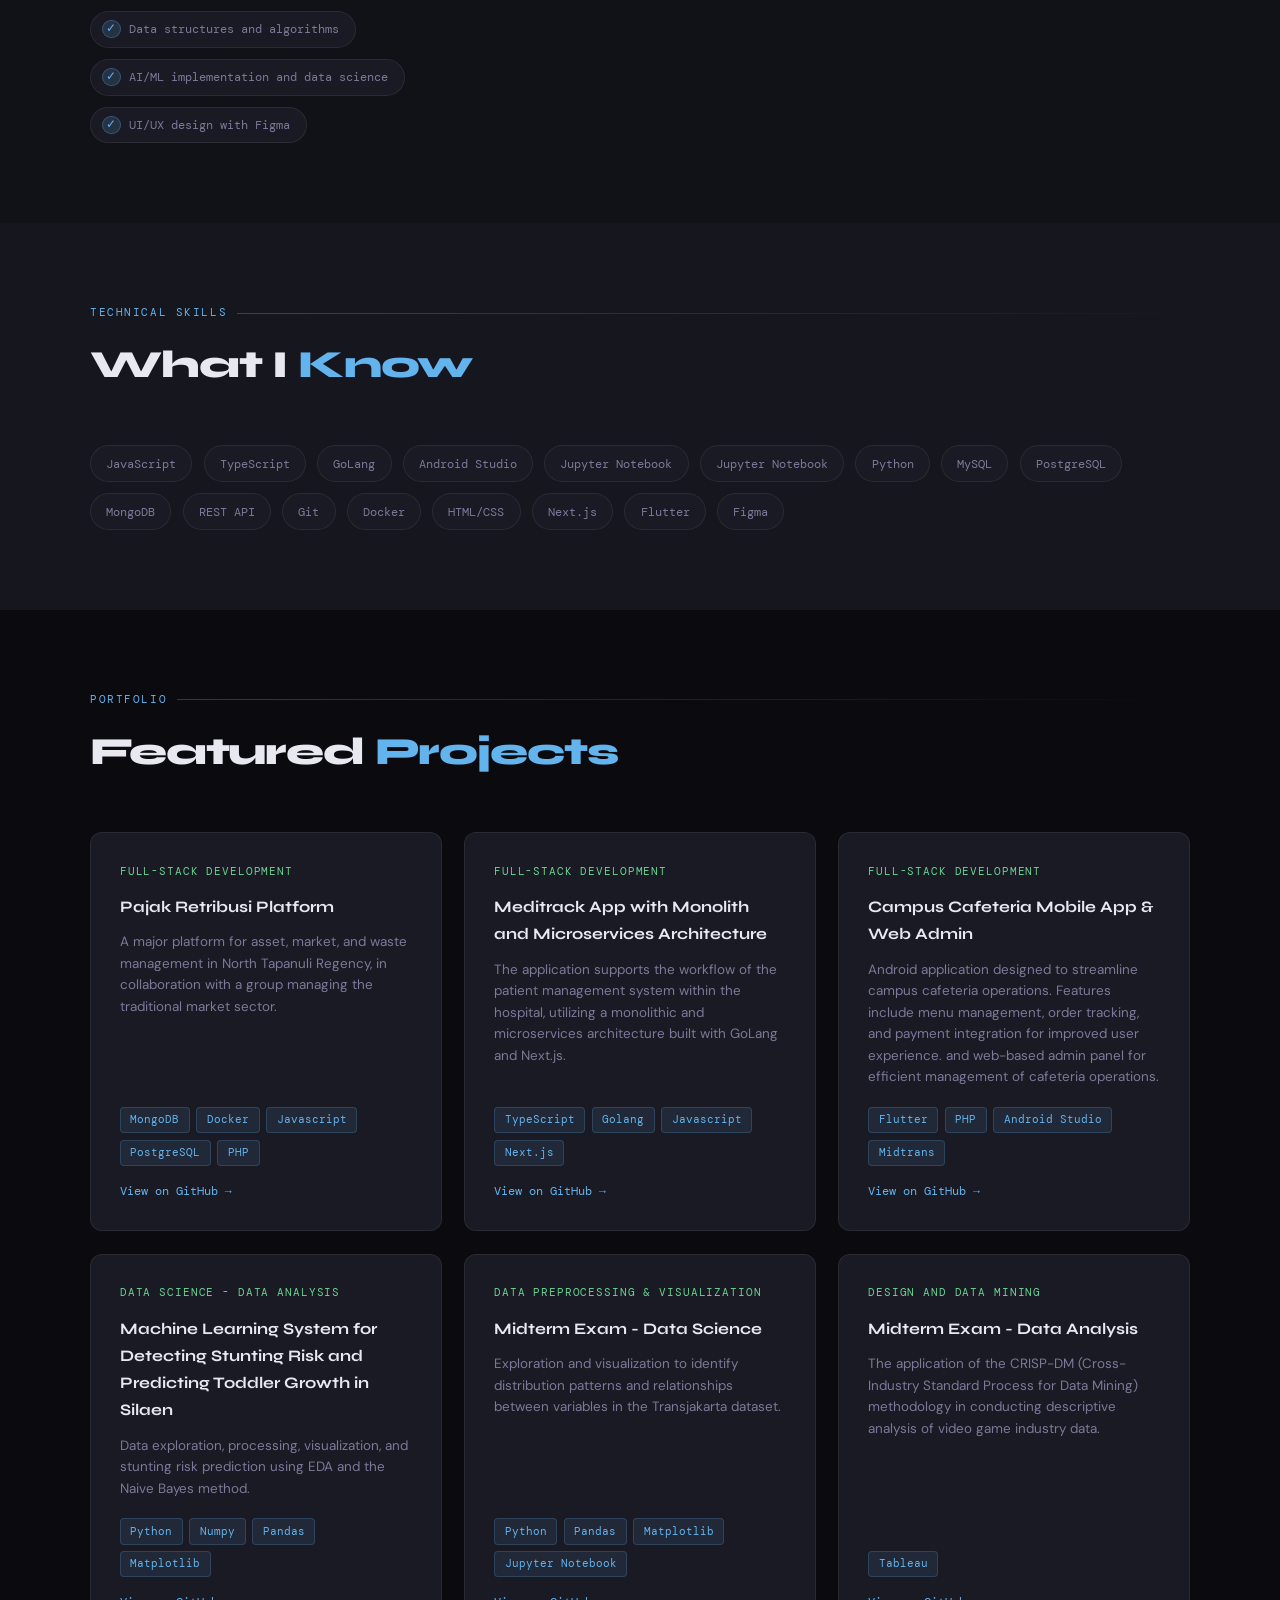
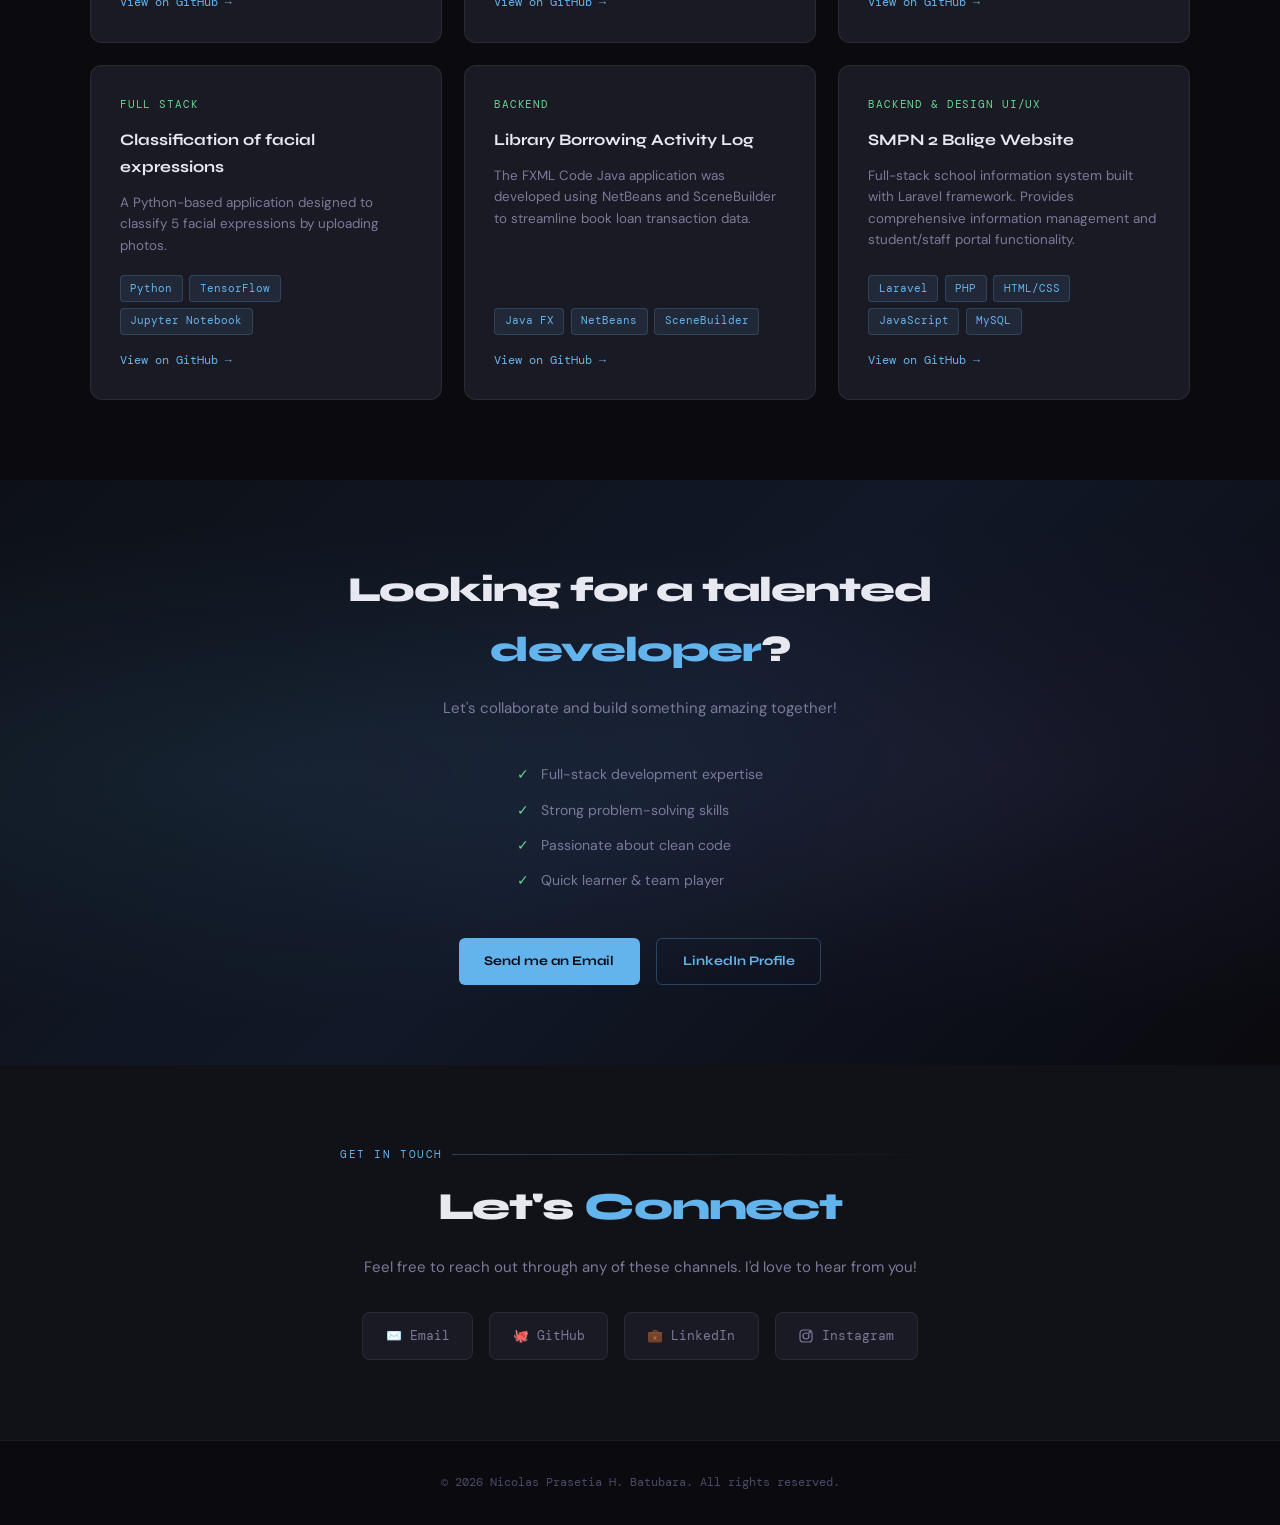
==== commit eb11c8b0: "Update Copyright" ====
--- a/index.html
+++ b/index.html
@@ -1431,7 +1431,7 @@
     </section>
 
     <footer>
-      <p>&copy; 2024 Nicolas Prasetia H. Batubara. All rights reserved.</p>
+      <p id="footerCopyright"></p>
     </footer>
 
     <script>
@@ -1471,6 +1471,12 @@
       document.querySelectorAll(".fade-in").forEach((el) => {
         observer.observe(el);
       });
+
+      const footerCopyright = document.getElementById("footerCopyright");
+      if (footerCopyright) {
+        const currentYear = new Date().getFullYear();
+        footerCopyright.innerHTML = `&copy; ${currentYear} Nicolas Prasetia H. Batubara. All rights reserved.`;
+      }
     </script>
   </body>
 </html>
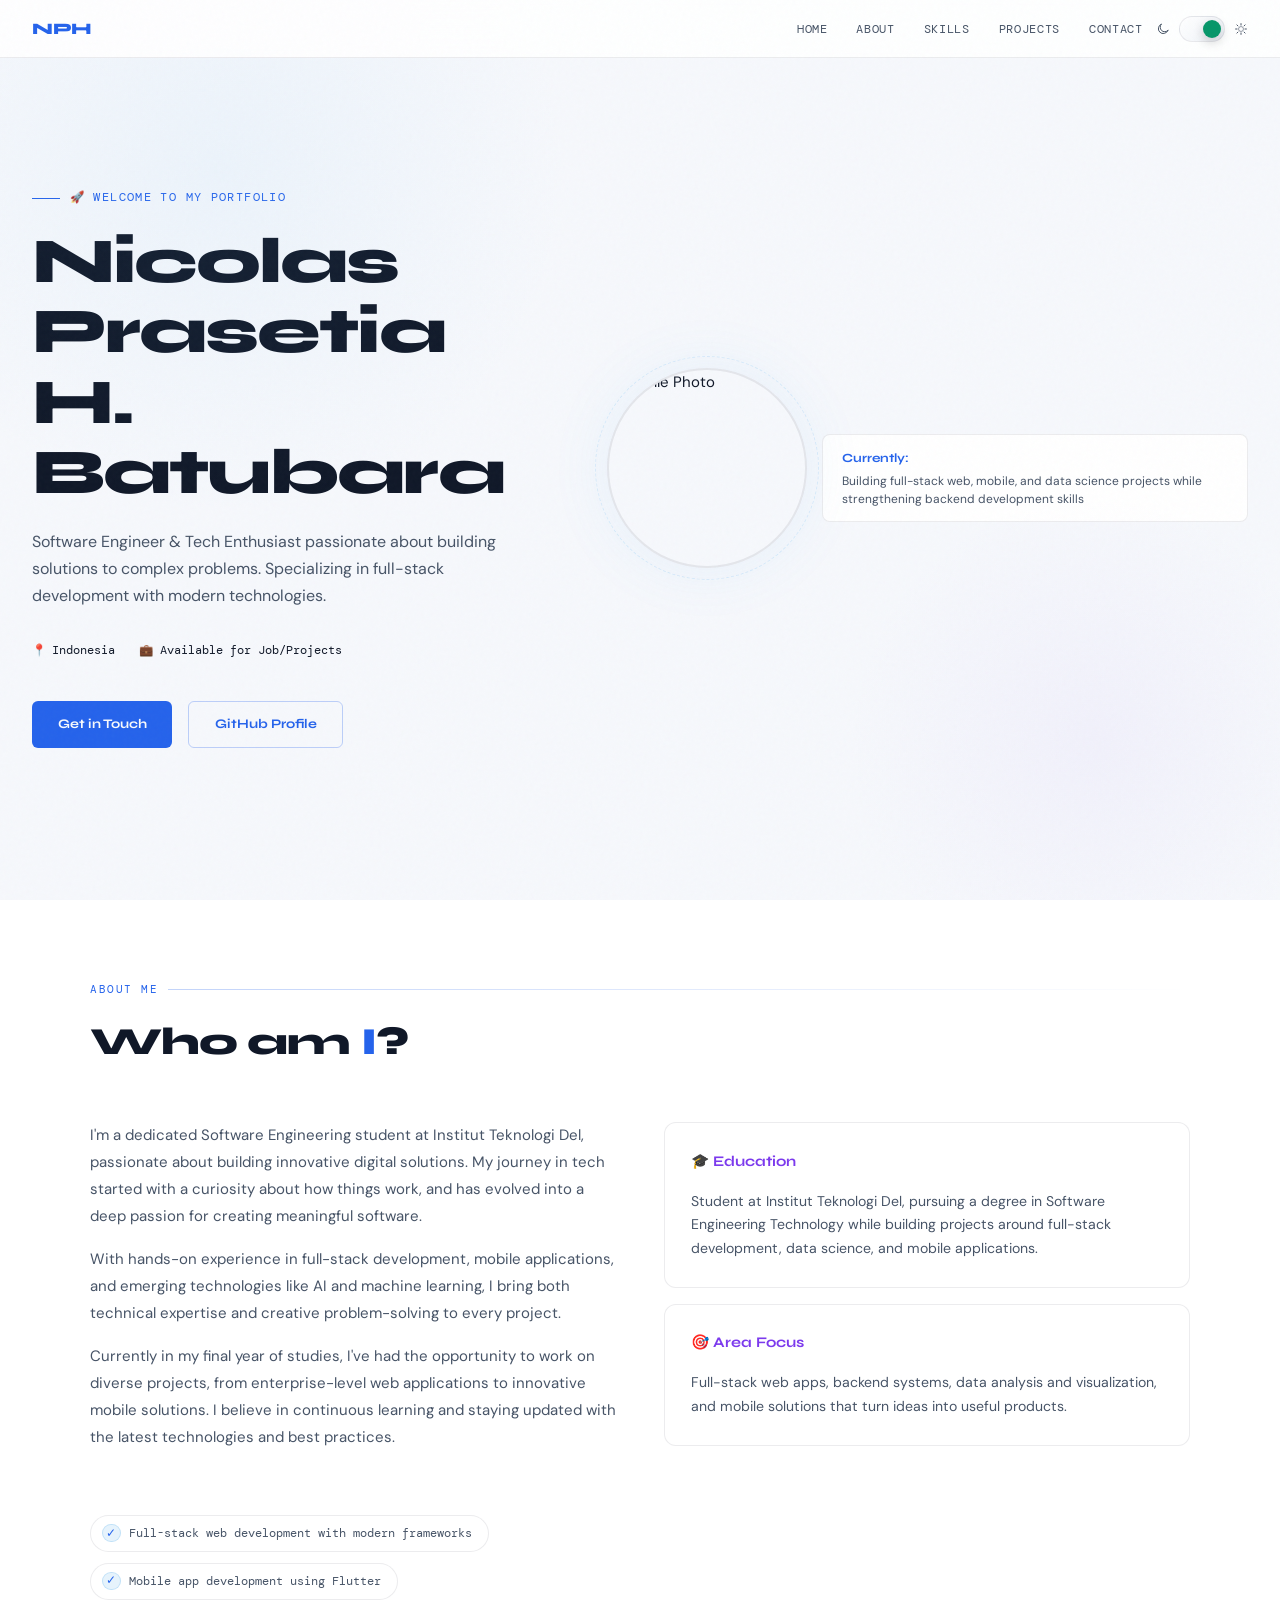
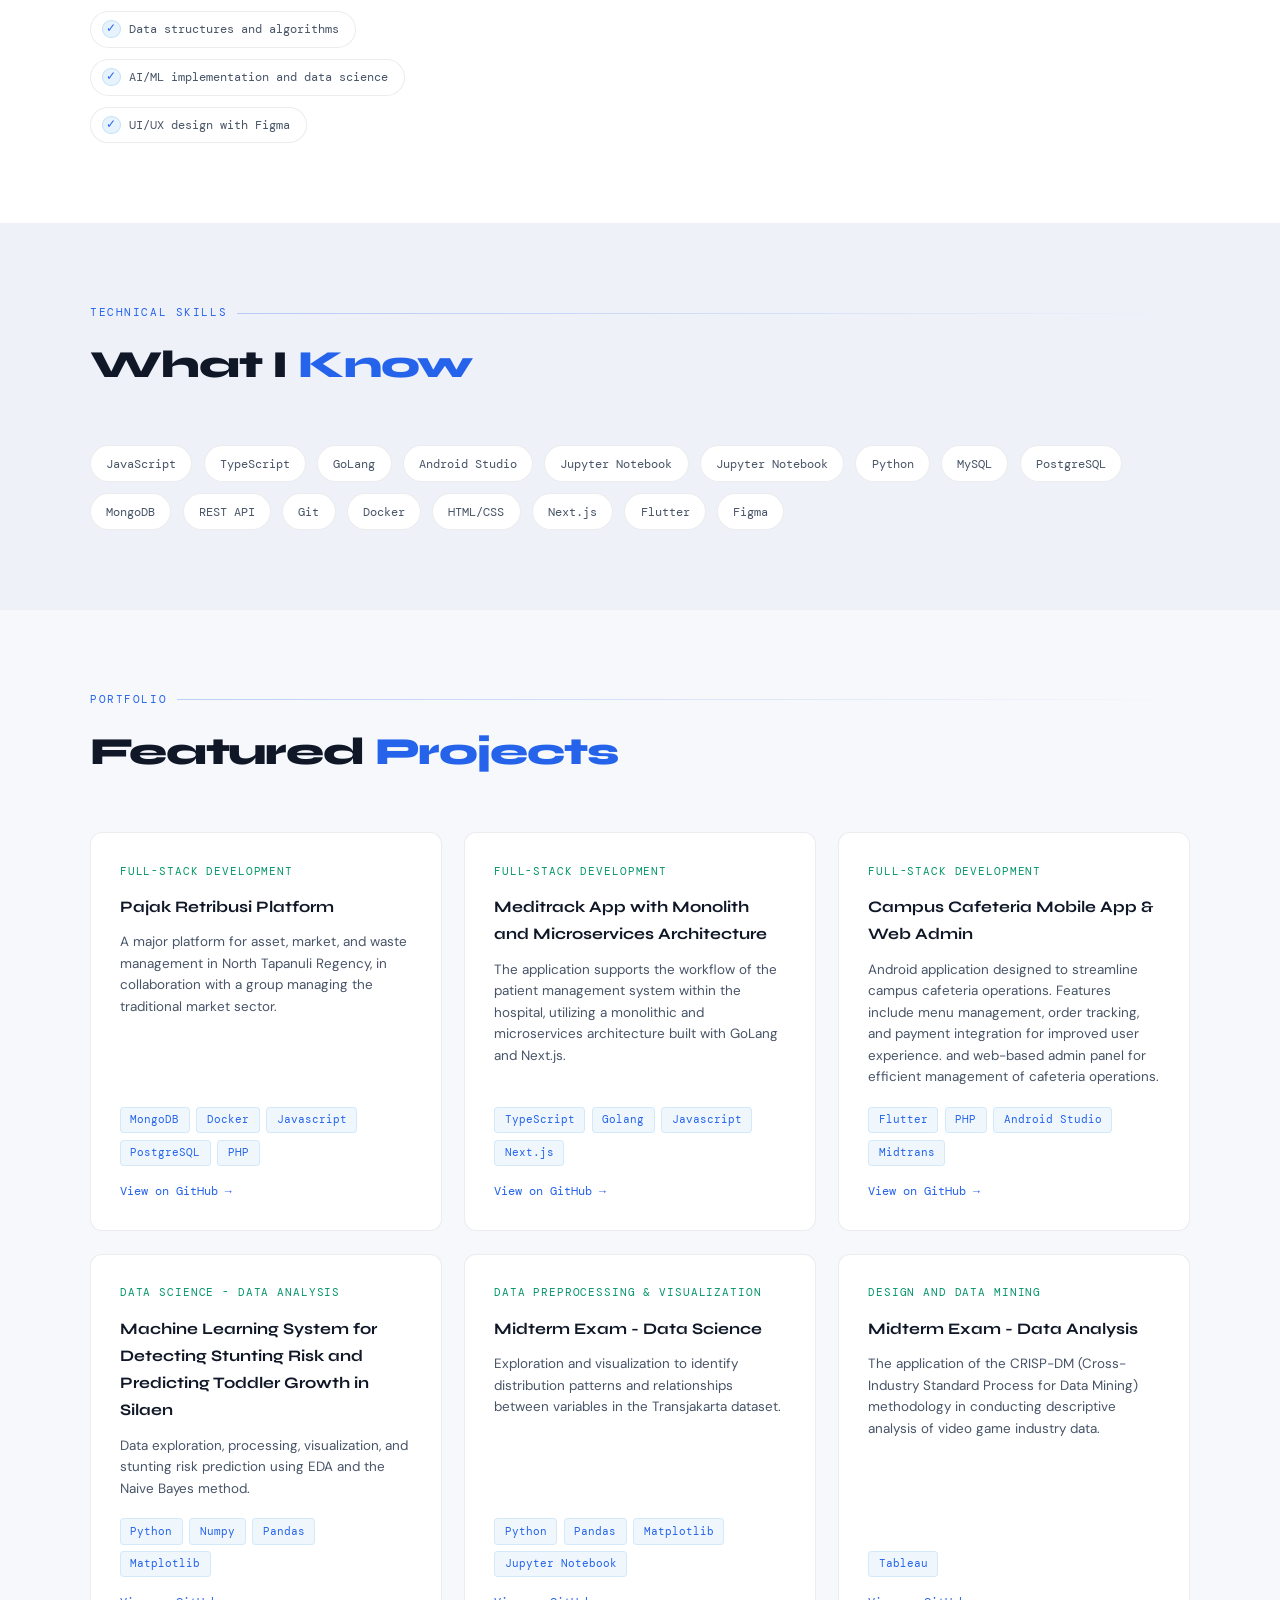
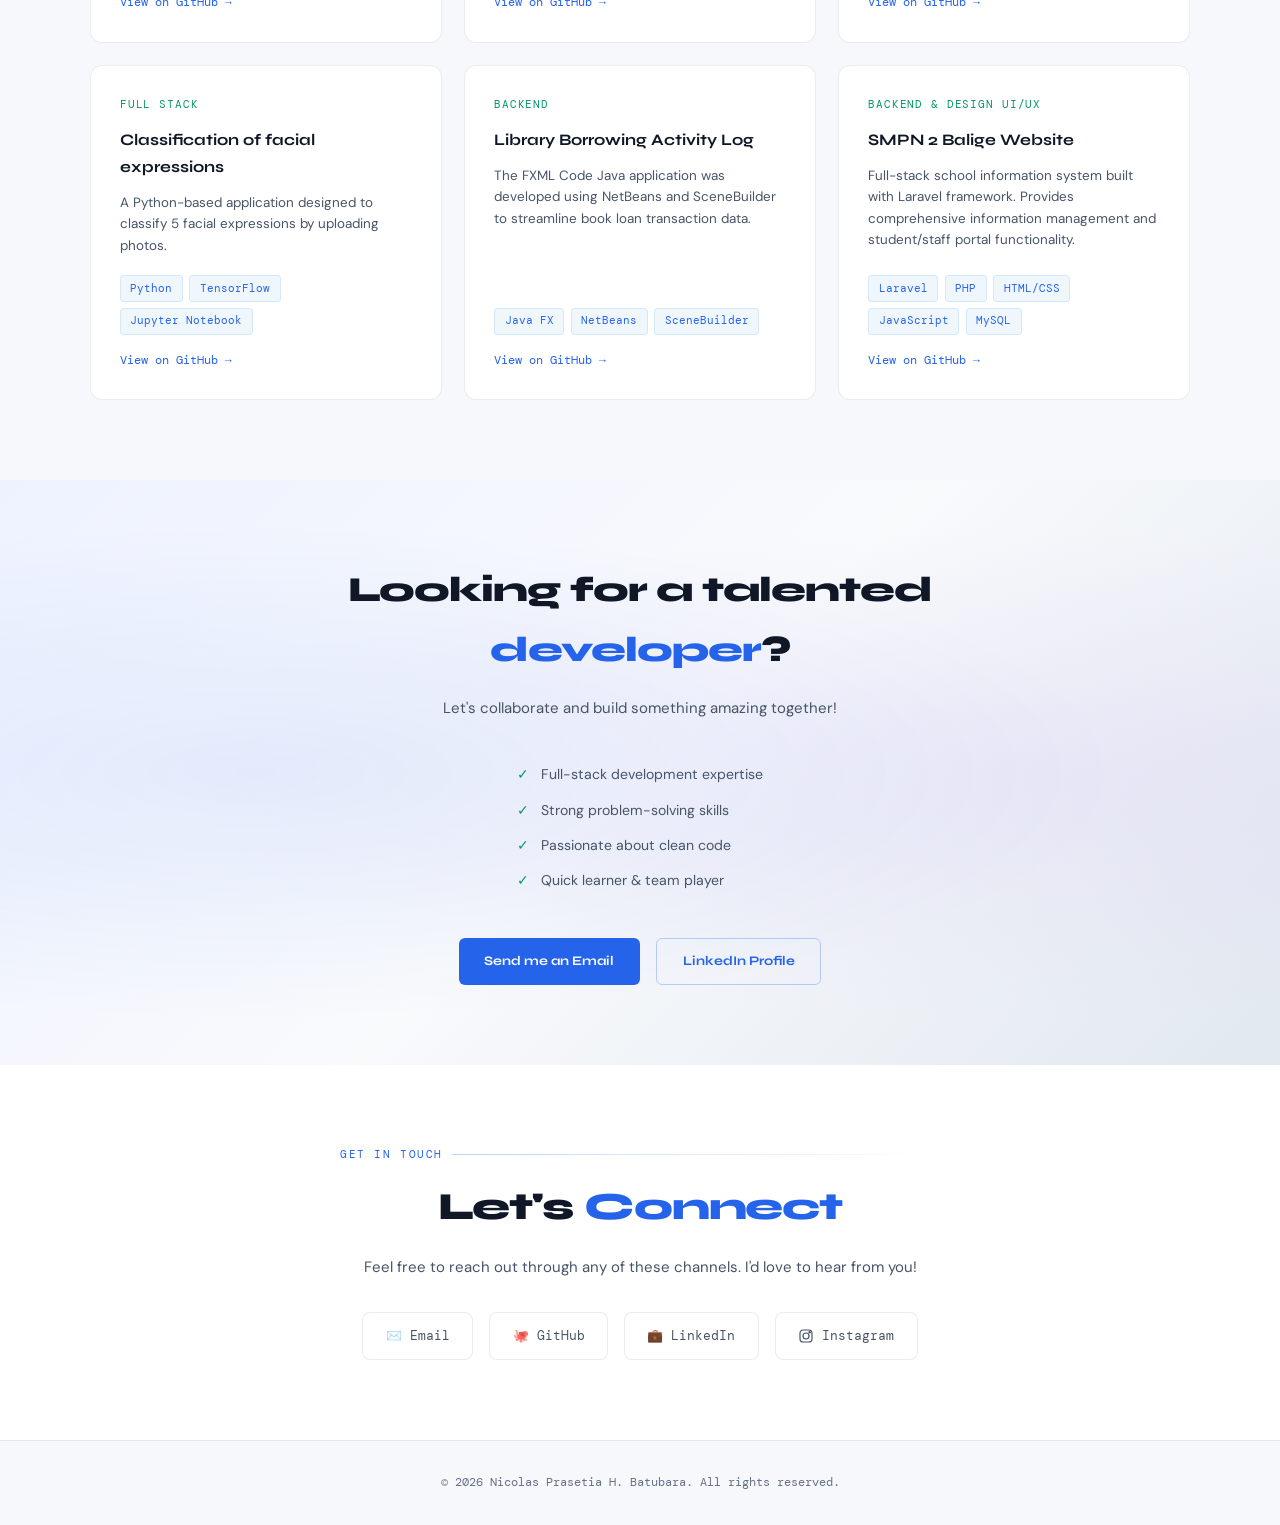
==== commit f2d2ae23: "Perubahan tema dan penyesuaian" ====
--- a/index.html
+++ b/index.html
@@ -20,9 +20,18 @@
     />
     <meta
       property="og:image"
-      content="https://avatars.githubusercontent.com/u/149557624?v=4"
+      content="https://avatars.githubusercontent.com/u/149449407?v=4"
+    />
+    <meta
+      property="og:image:alt"
+      content="Nicolas Prasetia H. Batubara"
     />
     <meta property="og:type" content="website" />
+    <meta name="twitter:card" content="summary_large_image" />
+    <meta
+      name="twitter:image"
+      content="https://avatars.githubusercontent.com/u/149449407?v=4"
+    />
 
     <link rel="preconnect" href="https://fonts.googleapis.com" />
     <link rel="preconnect" href="https://fonts.gstatic.com" crossorigin />
@@ -30,6 +39,17 @@
       href="https://fonts.googleapis.com/css2?family=Syne:wght@400;500;600;700;800&family=DM+Mono:ital,wght@0,300;0,400;0,500;1,300&family=DM+Sans:ital,opsz,wght@0,9..40,300;0,9..40,400;0,9..40,500;1,9..40,300&display=swap"
       rel="stylesheet"
     />
+
+    <script>
+      (function () {
+        const storedTheme = localStorage.getItem("theme");
+        const prefersLight =
+          window.matchMedia &&
+          window.matchMedia("(prefers-color-scheme: light)").matches;
+        const theme = storedTheme || (prefersLight ? "light" : "dark");
+        document.documentElement.setAttribute("data-theme", theme);
+      })();
+    </script>
 
     <style>
       :root {
@@ -47,9 +67,45 @@
         --accent2: #9f7aea;
         --accent3: #68d391;
         --accent-glow: rgba(99, 179, 237, 0.15);
+        --nav-bg: rgba(10, 10, 15, 0.85);
+        --mobile-menu-bg: rgba(10, 10, 15, 0.97);
+        --recruiter-bg: linear-gradient(
+          135deg,
+          #0d1117 0%,
+          #111827 50%,
+          #0a0a0f 100%
+        );
+        --recruiter-glow-1: rgba(99, 179, 237, 0.08);
+        --recruiter-glow-2: rgba(159, 122, 234, 0.06);
         --font-head: "Syne", sans-serif;
         --font-mono: "DM Mono", monospace;
         --font-body: "DM Sans", sans-serif;
+      }
+
+      html[data-theme="light"] {
+        --bg: #f6f8fc;
+        --bg2: #ffffff;
+        --bg3: #eef2f8;
+        --card: #ffffff;
+        --border: rgba(15, 23, 42, 0.08);
+        --border-hover: rgba(37, 99, 235, 0.28);
+        --text: #101828;
+        --text-muted: #475467;
+        --text-dim: #667085;
+        --accent: #2563eb;
+        --accent2: #7c3aed;
+        --accent3: #059669;
+        --accent-glow: rgba(37, 99, 235, 0.08);
+        --nav-bg: rgba(255, 255, 255, 0.88);
+        --mobile-menu-bg: rgba(246, 248, 252, 0.98);
+        --recruiter-bg: linear-gradient(
+          135deg,
+          #eef2ff 0%,
+          #f8fafc 50%,
+          #e2e8f0 100%
+        );
+        --recruiter-glow-1: rgba(37, 99, 235, 0.08);
+        --recruiter-glow-2: rgba(124, 58, 237, 0.06);
       }
 
       *,
@@ -70,6 +126,9 @@
         font-size: 15px;
         line-height: 1.7;
         overflow-x: hidden;
+        transition:
+          background-color 0.25s ease,
+          color 0.25s ease;
       }
 
       body::before {
@@ -103,9 +162,14 @@
         display: flex;
         align-items: center;
         justify-content: space-between;
-        background: rgba(10, 10, 15, 0.85);
+        background: var(--nav-bg);
         backdrop-filter: blur(16px);
         border-bottom: 1px solid var(--border);
+      }
+      .nav-actions {
+        display: flex;
+        align-items: center;
+        gap: 0.85rem;
       }
       .nav-logo {
         font-family: var(--font-head);
@@ -129,6 +193,66 @@
       }
       .nav-links a:hover {
         color: var(--accent);
+      }
+
+      .theme-toggle {
+        display: inline-flex;
+        align-items: center;
+        gap: 0.55rem;
+        user-select: none;
+        cursor: pointer;
+        font-family: var(--font-mono);
+        font-size: 0.68rem;
+        color: var(--text-muted);
+        letter-spacing: 0.04em;
+      }
+      .theme-toggle input {
+        position: absolute;
+        opacity: 0;
+        pointer-events: none;
+      }
+      .theme-toggle-track {
+        width: 46px;
+        height: 26px;
+        border-radius: 999px;
+        background: linear-gradient(135deg, var(--card), var(--bg3));
+        border: 1px solid var(--border);
+        padding: 3px;
+        display: inline-flex;
+        align-items: center;
+        transition: all 0.25s ease;
+      }
+      .theme-toggle-thumb {
+        width: 18px;
+        height: 18px;
+        border-radius: 50%;
+        background: var(--accent);
+        box-shadow: 0 4px 12px rgba(0, 0, 0, 0.2);
+        transform: translateX(0);
+        transition: transform 0.25s ease, background 0.25s ease;
+      }
+      .theme-toggle input:checked + .theme-toggle-track .theme-toggle-thumb {
+        transform: translateX(20px);
+        background: var(--accent3);
+      }
+      .theme-icon {
+        width: 14px;
+        height: 14px;
+        display: inline-flex;
+        align-items: center;
+        justify-content: center;
+        color: var(--text-muted);
+        flex: 0 0 auto;
+      }
+      .theme-icon svg {
+        width: 14px;
+        height: 14px;
+        stroke: currentColor;
+        fill: none;
+      }
+      .theme-toggle:hover .theme-toggle-track {
+        border-color: var(--accent);
+        box-shadow: 0 0 0 4px var(--accent-glow);
       }
 
       .hamburger {
@@ -275,7 +399,7 @@
         gap: 0.5rem;
         padding: 0.7rem 1.6rem;
         background: var(--accent);
-        color: #0a0a0f;
+        color: #f8fafc;
         font-family: var(--font-head);
         font-weight: 700;
         font-size: 0.82rem;
@@ -286,6 +410,7 @@
       }
       .btn-primary:hover {
         background: #90cdf4;
+        color: #ffffff;
         transform: translateY(-1px);
         box-shadow: 0 8px 24px rgba(99, 179, 237, 0.25);
       }
@@ -802,12 +927,7 @@
 
       /* ─── RECRUITER ─── */
       #recruiter {
-        background: linear-gradient(
-          135deg,
-          #0d1117 0%,
-          #111827 50%,
-          #0a0a0f 100%
-        );
+        background: var(--recruiter-bg);
         position: relative;
         overflow: hidden;
       }
@@ -818,12 +938,12 @@
         background:
           radial-gradient(
             ellipse at 20% 50%,
-            rgba(99, 179, 237, 0.08) 0%,
+            var(--recruiter-glow-1) 0%,
             transparent 60%
           ),
           radial-gradient(
             ellipse at 80% 50%,
-            rgba(159, 122, 234, 0.06) 0%,
+            var(--recruiter-glow-2) 0%,
             transparent 60%
           );
       }
@@ -930,7 +1050,7 @@
         position: fixed;
         inset: 0;
         z-index: 99;
-        background: rgba(10, 10, 15, 0.97);
+        background: var(--mobile-menu-bg);
         backdrop-filter: blur(20px);
         flex-direction: column;
         align-items: center;
@@ -977,6 +1097,12 @@
       /* ─── RESPONSIVE ─── */
       @media (max-width: 768px) {
         .nav-links {
+          display: none;
+        }
+        .nav-actions {
+          gap: 0.6rem;
+        }
+        .theme-toggle .theme-text {
           display: none;
         }
         .hamburger {
@@ -1002,18 +1128,37 @@
     <!-- 🎨 NAVBAR - UBAH NAMA/LOGO -->
     <nav>
       <div class="nav-logo">NPH</div>
-      <ul class="nav-links">
-        <li><a href="#home">Home</a></li>
-        <li><a href="#about">About</a></li>
-        <li><a href="#skills">Skills</a></li>
-        <li><a href="#projects">Projects</a></li>
-        <li><a href="#contact">Contact</a></li>
-      </ul>
-      <button class="hamburger" id="hamburger">
-        <span></span>
-        <span></span>
-        <span></span>
-      </button>
+      <div class="nav-actions">
+        <ul class="nav-links">
+          <li><a href="#home">Home</a></li>
+          <li><a href="#about">About</a></li>
+          <li><a href="#skills">Skills</a></li>
+          <li><a href="#projects">Projects</a></li>
+          <li><a href="#contact">Contact</a></li>
+        </ul>
+        <label class="theme-toggle" for="themeToggle">
+          <span class="theme-icon" aria-hidden="true">
+            <svg viewBox="0 0 24 24">
+              <path d="M20.5 14.5a8.5 8.5 0 1 1-11-11 7 7 0 1 0 11 11Z" stroke-width="1.7" stroke-linejoin="round" stroke-linecap="round" />
+            </svg>
+          </span>
+          <input type="checkbox" id="themeToggle" aria-label="Toggle theme" title="Toggle theme" />
+          <span class="theme-toggle-track" aria-hidden="true">
+            <span class="theme-toggle-thumb"></span>
+          </span>
+          <span class="theme-icon" aria-hidden="true">
+            <svg viewBox="0 0 24 24">
+              <circle cx="12" cy="12" r="4.25" />
+              <path d="M12 2.75v2.5M12 18.75v2.5M4.98 4.98l1.77 1.77M17.25 17.25l1.77 1.77M2.75 12h2.5M18.75 12h2.5M4.98 19.02l1.77-1.77M17.25 6.75l1.77-1.77" stroke-width="1.7" stroke-linecap="round" />
+            </svg>
+          </span>
+        </label>
+        <button class="hamburger" id="hamburger" aria-label="Open menu">
+          <span></span>
+          <span></span>
+          <span></span>
+        </button>
+      </div>
     </nav>
 
     <div class="mobile-menu" id="mobileMenu">
@@ -1052,7 +1197,7 @@
         </div>
         <div class="hero-avatar">
           <img
-            src="https://avatars.githubusercontent.com/u/149449407?s"
+            src="https://avatars.githubusercontent.com/u/149449407?v=4"
             alt="Profile Photo"
           />
         </div>
@@ -1435,6 +1580,27 @@
     </footer>
 
     <script>
+      const themeToggle = document.getElementById("themeToggle");
+      const savedTheme = localStorage.getItem("theme");
+      const currentTheme =
+        savedTheme || document.documentElement.getAttribute("data-theme") || "dark";
+
+      function applyTheme(theme) {
+        document.documentElement.setAttribute("data-theme", theme);
+        if (themeToggle) {
+          themeToggle.checked = theme === "light";
+        }
+        localStorage.setItem("theme", theme);
+      }
+
+      applyTheme(currentTheme);
+
+      if (themeToggle) {
+        themeToggle.addEventListener("change", () => {
+          applyTheme(themeToggle.checked ? "light" : "dark");
+        });
+      }
+
       // Mobile menu toggle
       const hamburger = document.getElementById("hamburger");
       const mobileMenu = document.getElementById("mobileMenu");
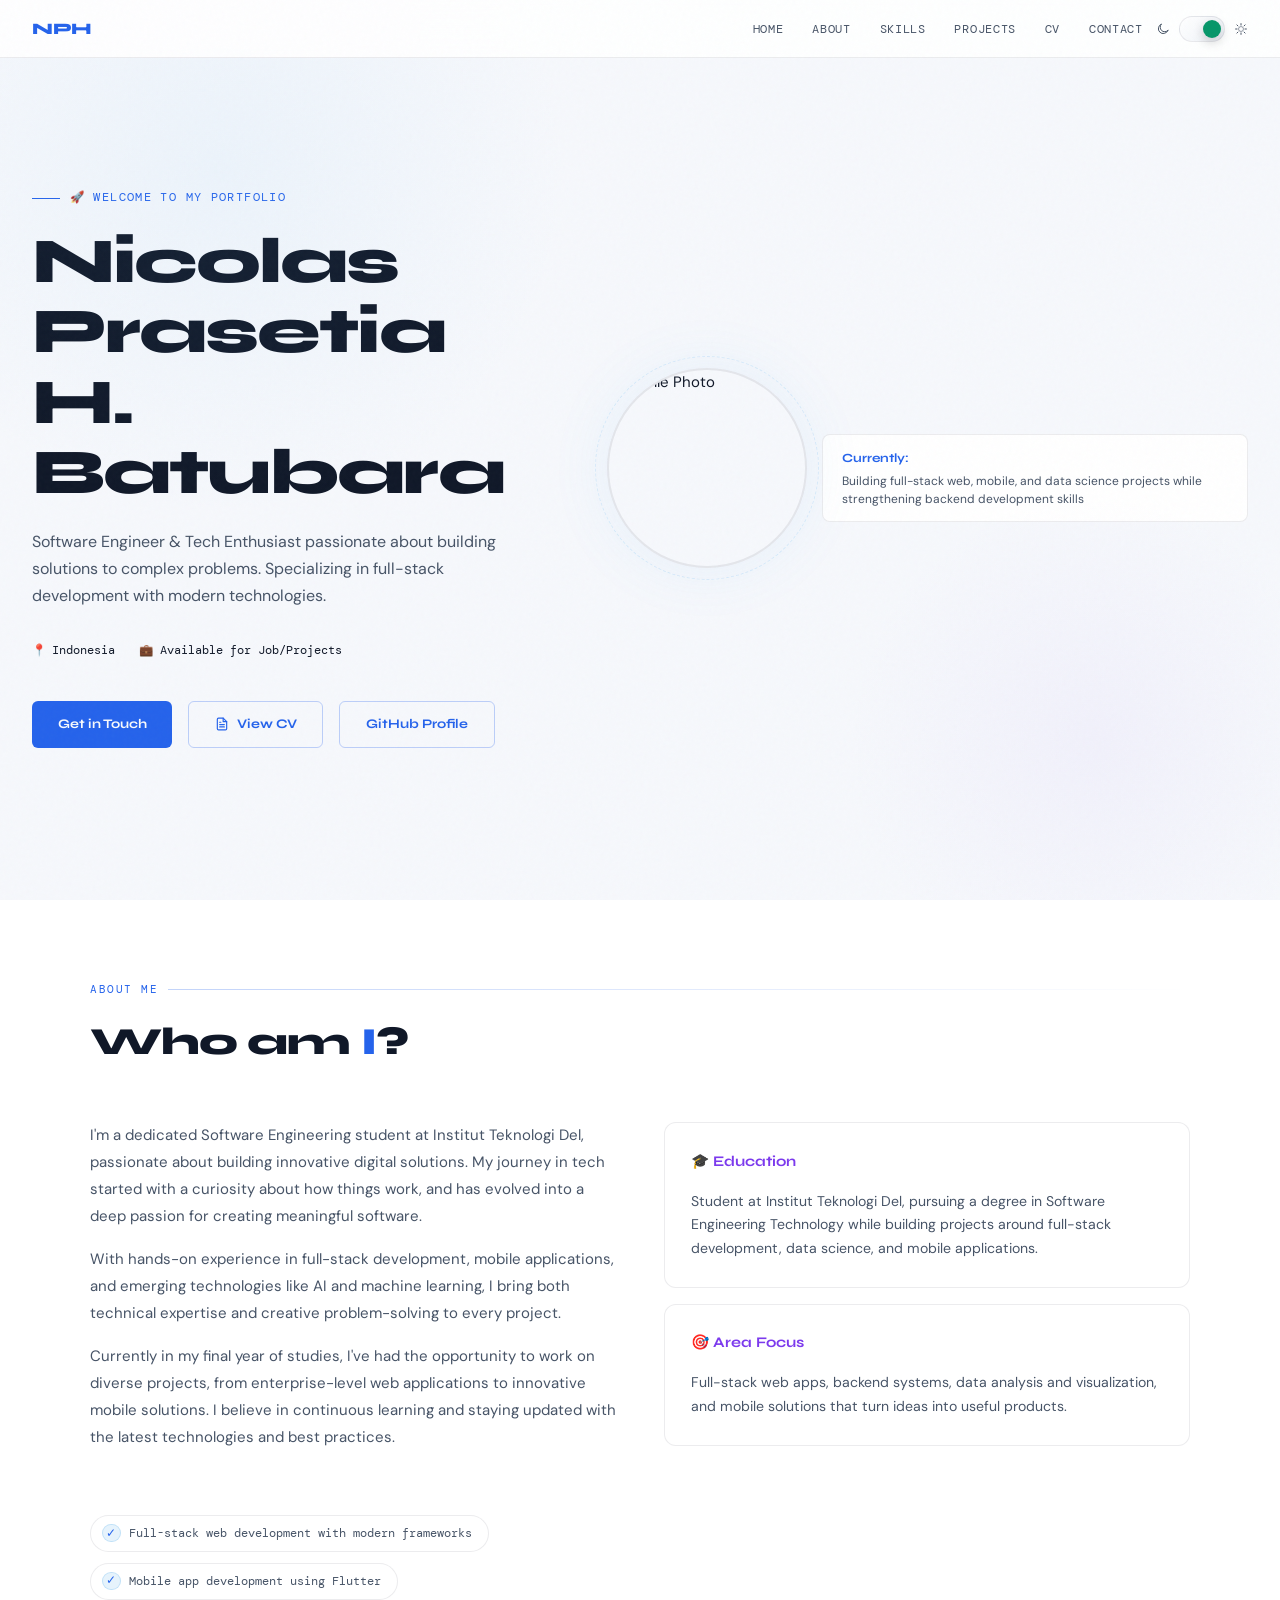
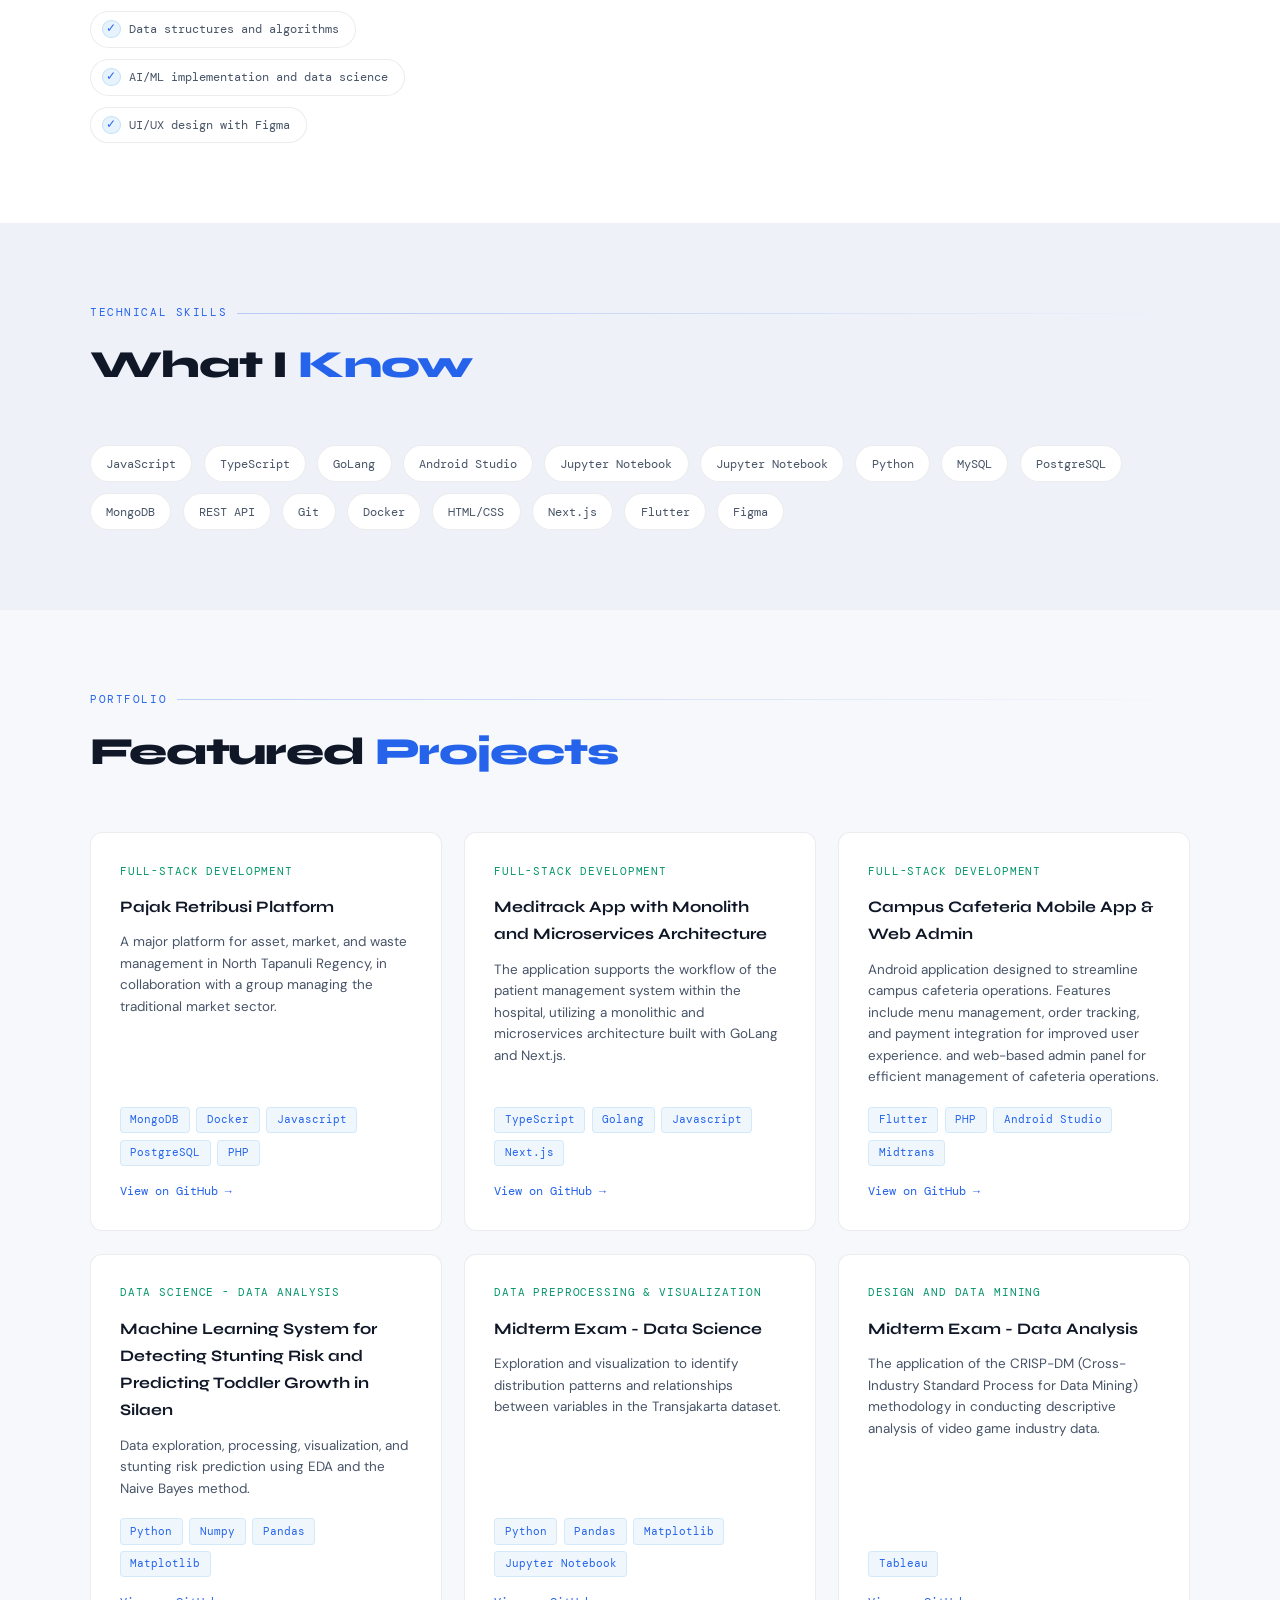
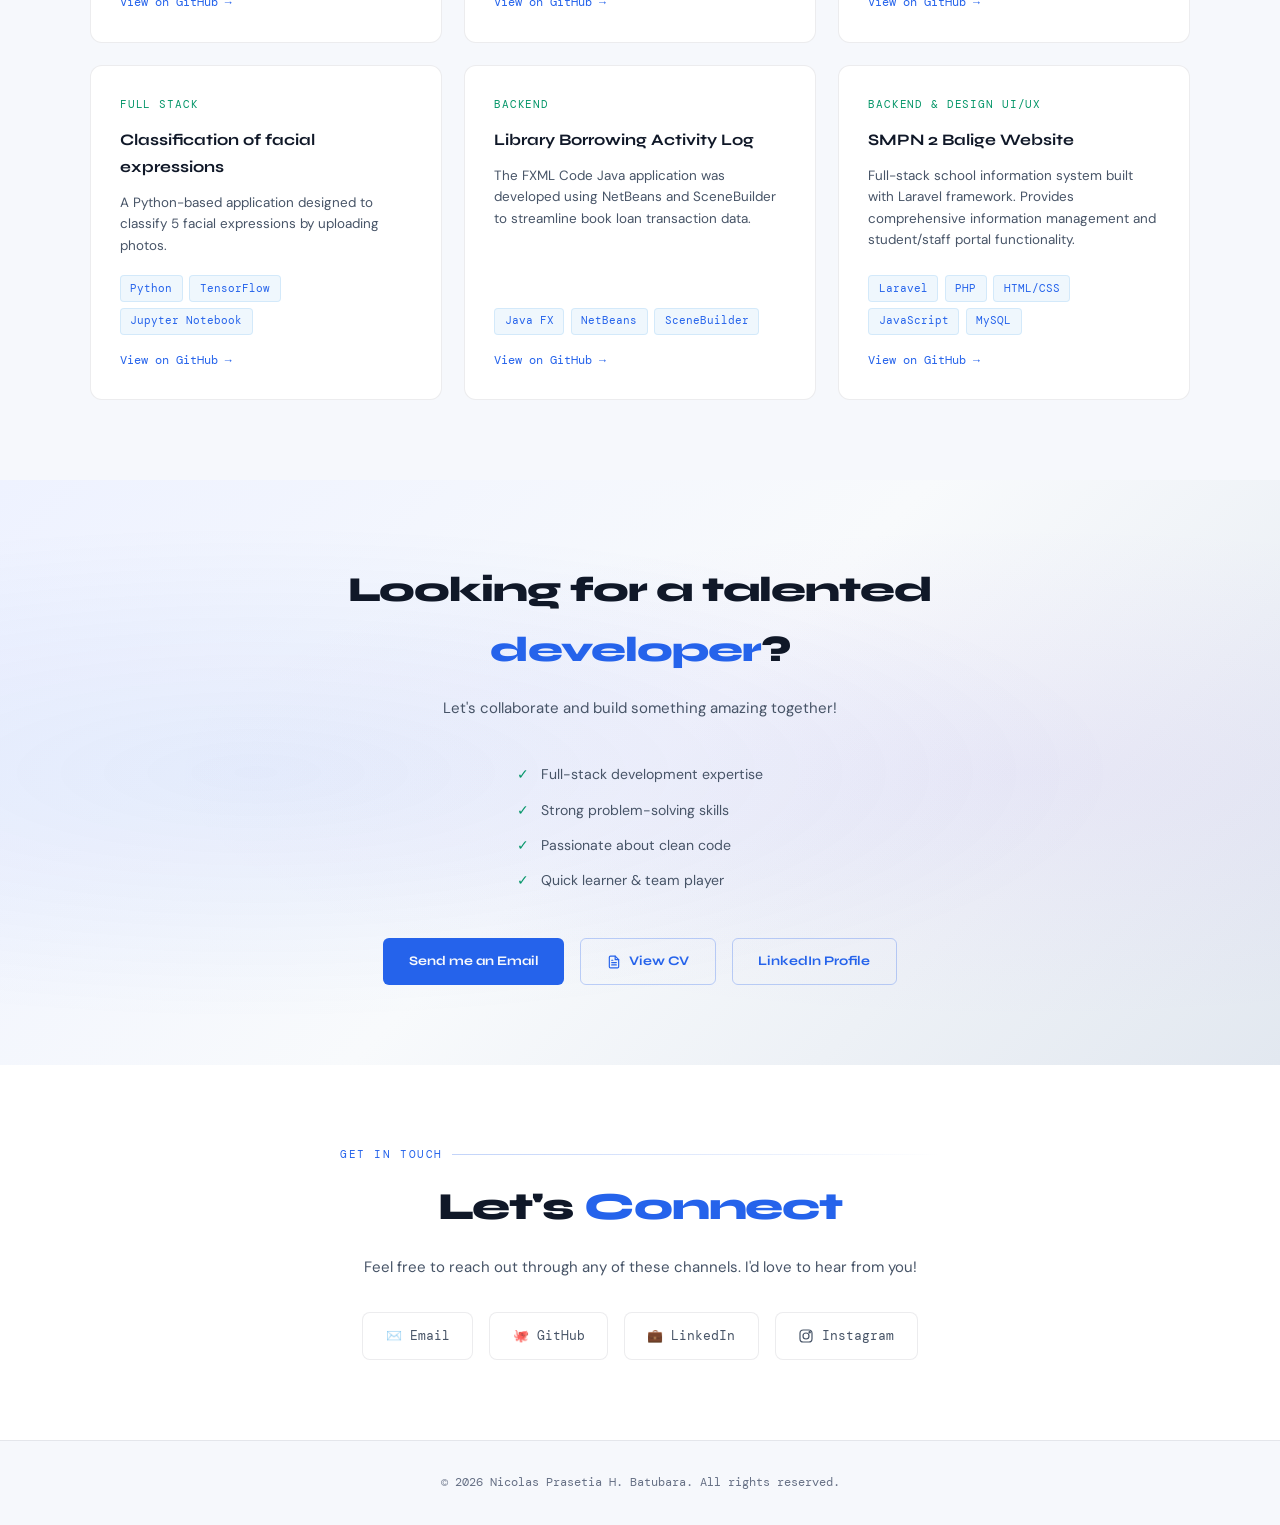
==== commit 65a966d9: "Add buttn for resume/cv" ====
--- a/index.html
+++ b/index.html
@@ -4,7 +4,7 @@
     <meta charset="UTF-8" />
     <meta name="viewport" content="width=device-width, initial-scale=1.0" />
 
-    <!-- 🎨 BAGIAN YANG BISA DIUBAH: Title dan Meta -->
+    <!-- Title dan Meta -->
     <title>Nicolas Prasetia H. Batubara | Portofolio Professional</title>
     <meta
       name="description"
@@ -1108,12 +1108,64 @@
         .hamburger {
           display: flex;
         }
+        #home {
+          padding: 88px 1rem 3rem;
+        }
         .hero-inner {
           grid-template-columns: 1fr;
-          gap: 2rem;
+          gap: 1.6rem;
+          align-items: start;
+        }
+        .hero-inner > div:first-child {
+          width: 100%;
+          min-width: 0;
         }
         .hero-avatar {
-          display: none;
+          display: block;
+          justify-self: center;
+          grid-row: 1;
+          margin: 0 auto 0.25rem;
+          order: -1;
+        }
+        .hero-avatar img {
+          width: 132px;
+          height: 132px;
+        }
+        .hero-tag,
+        h1 {
+          text-align: center;
+          justify-content: center;
+        }
+        .hero-tag {
+          margin-left: auto;
+          margin-right: auto;
+        }
+        h1 {
+          font-size: clamp(2.15rem, 11vw, 3rem);
+          word-break: normal;
+          line-height: 1.05;
+        }
+        .hero-desc {
+          max-width: 100%;
+          font-size: 0.96rem;
+        }
+        .hero-meta {
+          gap: 0.9rem;
+          margin-bottom: 1.8rem;
+        }
+        .hero-btns {
+          flex-direction: column;
+          align-items: stretch;
+        }
+        .btn-primary,
+        .btn-outline {
+          width: 100%;
+          justify-content: center;
+        }
+        .hero-focus {
+          width: 100%;
+          margin-left: 0;
+          margin-top: 1.5rem;
         }
         .about-grid {
           grid-template-columns: 1fr;
@@ -1125,7 +1177,7 @@
     </style>
   </head>
   <body>
-    <!-- 🎨 NAVBAR - UBAH NAMA/LOGO -->
+    <!-- 🎨 NAVBAR - NAMA/LOGO -->
     <nav>
       <div class="nav-logo">NPH</div>
       <div class="nav-actions">
@@ -1134,6 +1186,7 @@
           <li><a href="#about">About</a></li>
           <li><a href="#skills">Skills</a></li>
           <li><a href="#projects">Projects</a></li>
+          <li><a href="Nicolas_Batubara_CV.pdf" target="_blank">CV</a></li>
           <li><a href="#contact">Contact</a></li>
         </ul>
         <label class="theme-toggle" for="themeToggle">
@@ -1167,10 +1220,11 @@
       <a href="#about">About</a>
       <a href="#skills">Skills</a>
       <a href="#projects">Projects</a>
+      <a href="Nicolas_Batubara_CV.pdf" target="_blank">CV / Resume</a>
       <a href="#contact">Contact</a>
     </div>
 
-    <!-- 🎨 HERO SECTION - UBAH NAMA, DESKRIPSI, FOTO, LINK -->
+    <!-- 🎨 HERO SECTION - NAMA, DESKRIPSI, FOTO, LINK -->
     <section id="home">
       <div class="hero-bg"></div>
       <div class="hero-inner">
@@ -1190,6 +1244,16 @@
           </div>
           <div class="hero-btns">
             <a href="#contact" class="btn-primary">Get in Touch</a>
+            <a href="Nicolas_Batubara_CV.pdf" target="_blank" class="btn-outline">
+              <svg viewBox="0 0 24 24" fill="none" stroke="currentColor" stroke-width="2" stroke-linecap="round" stroke-linejoin="round" style="width: 14px; height: 14px;">
+                <path d="M14 2H6a2 2 0 0 0-2 2v16a2 2 0 0 0 2 2h12a2 2 0 0 0 2-2V8z"></path>
+                <polyline points="14 2 14 8 20 8"></polyline>
+                <line x1="16" y1="13" x2="8" y2="13"></line>
+                <line x1="16" y1="17" x2="8" y2="17"></line>
+                <polyline points="10 9 9 9 8 9"></polyline>
+              </svg>
+              View CV
+            </a>
             <a href="https://github.com/NicolasBatubara" class="btn-outline"
               >GitHub Profile</a
             >
@@ -1211,7 +1275,7 @@
       </div>
     </section>
 
-    <!-- 🎨 ABOUT SECTION - UBAH DESKRIPSI -->
+    <!-- 🎨 ABOUT SECTION - DESKRIPSI -->
     <section id="about">
       <div class="container">
         <div class="section-label">About Me</div>
@@ -1303,7 +1367,7 @@
       </div>
     </section>
 
-    <!-- 🎨 PROJECTS SECTION - UBAH PROJECT ANDA -->
+    <!-- 🎨 PROJECTS SECTION - PROJECT ANDA -->
     <section id="projects">
       <div class="container">
         <div class="section-label">Portfolio</div>
@@ -1511,7 +1575,7 @@
       </div>
     </section>
 
-    <!-- 🎨 CALL TO ACTION - UBAH TEKS DAN LINK -->
+    <!-- 🎨 CALL TO ACTION - TEKS DAN LINK -->
     <section id="recruiter">
       <div class="recruiter-inner">
         <h2>Looking for a talented <em>developer</em>?</h2>
@@ -1526,6 +1590,16 @@
           <a href="mailto:nicolasbatubaratbjs@gmail.com" class="btn-primary"
             >Send me an Email</a
           >
+          <a href="Nicolas_Batubara_CV.pdf" target="_blank" class="btn-outline">
+            <svg viewBox="0 0 24 24" fill="none" stroke="currentColor" stroke-width="2" stroke-linecap="round" stroke-linejoin="round" style="width: 14px; height: 14px;">
+              <path d="M14 2H6a2 2 0 0 0-2 2v16a2 2 0 0 0 2 2h12a2 2 0 0 0 2-2V8z"></path>
+              <polyline points="14 2 14 8 20 8"></polyline>
+              <line x1="16" y1="13" x2="8" y2="13"></line>
+              <line x1="16" y1="17" x2="8" y2="17"></line>
+              <polyline points="10 9 9 9 8 9"></polyline>
+            </svg>
+            View CV
+          </a>
           <a href="https://linkedin.com/in/nicolasbatubara" class="btn-outline"
             >LinkedIn Profile</a
           >
@@ -1533,7 +1607,7 @@
       </div>
     </section>
 
-    <!-- 🎨 CONTACT SECTION - UBAH LINK KONTAK -->
+    <!-- 🎨 CONTACT SECTION - LINK KONTAK -->
     <section id="contact">
       <div class="contact-inner">
         <div class="section-label">Get in Touch</div>
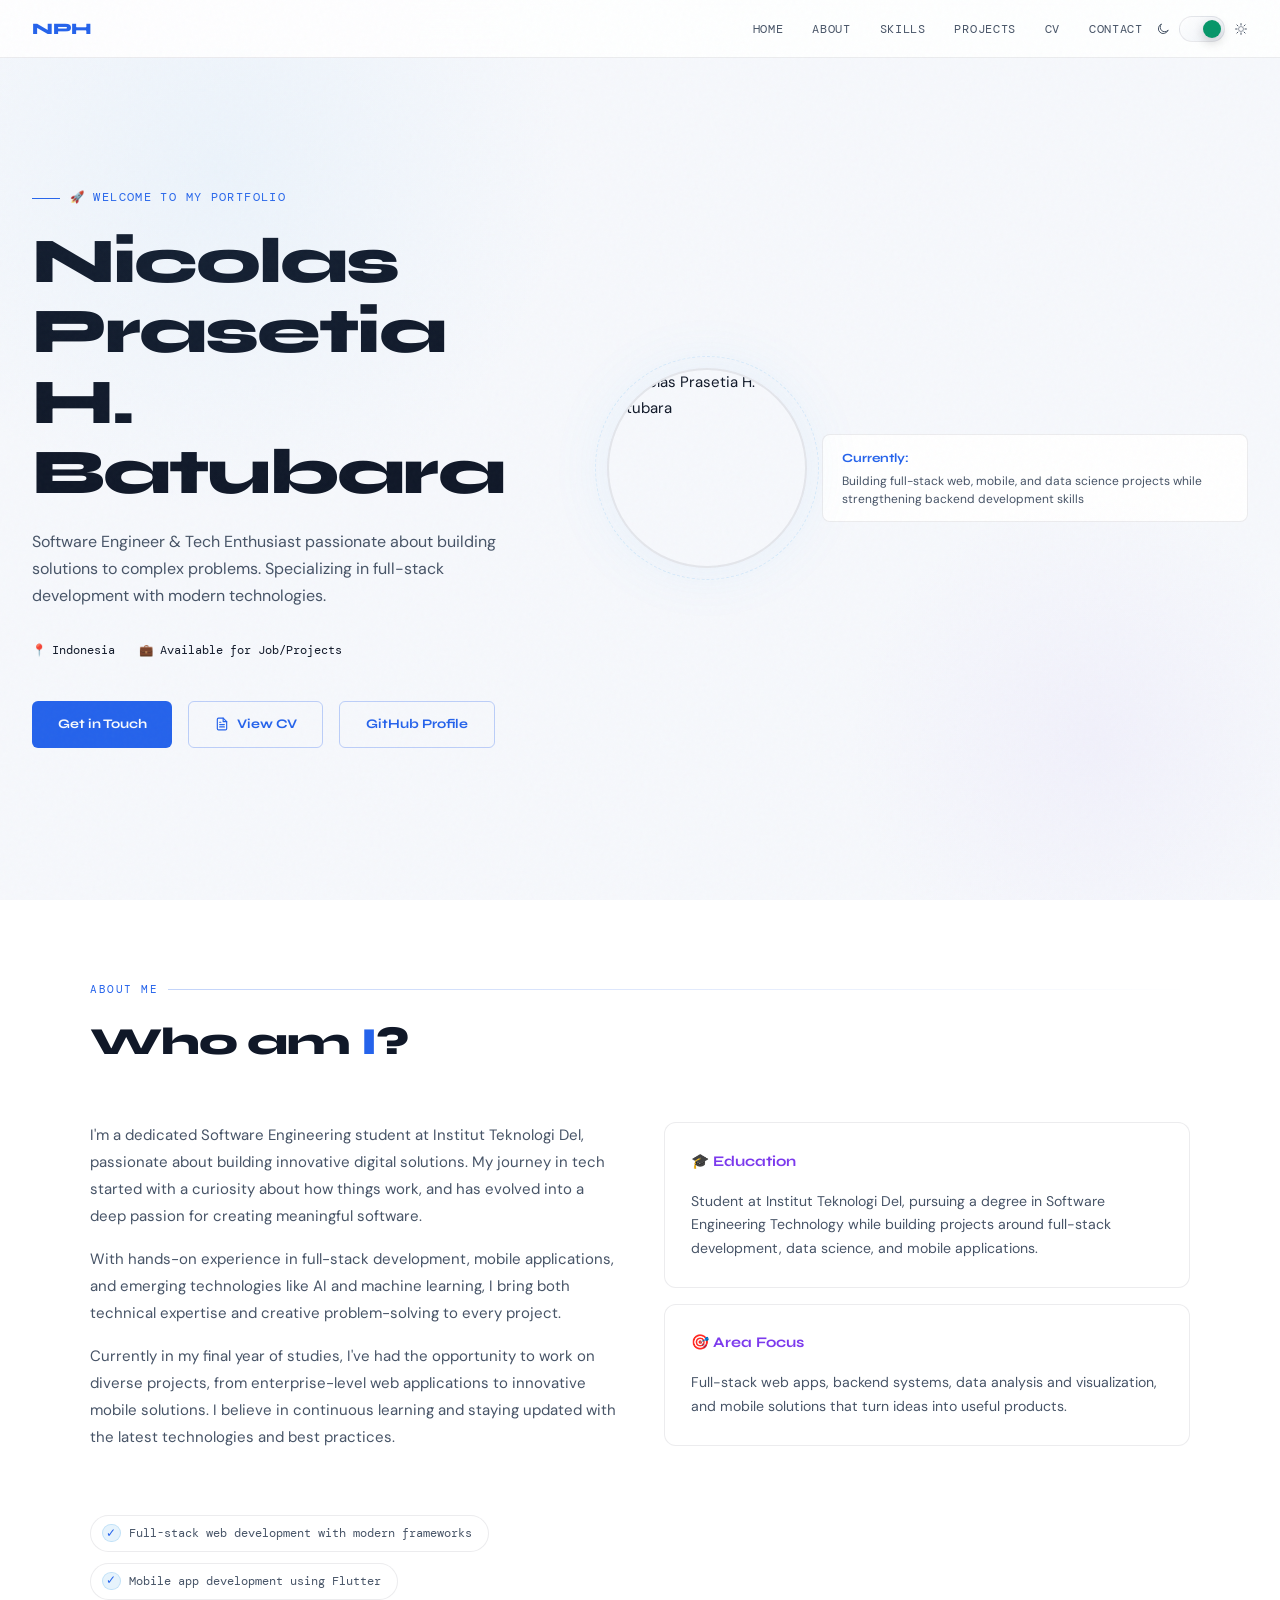
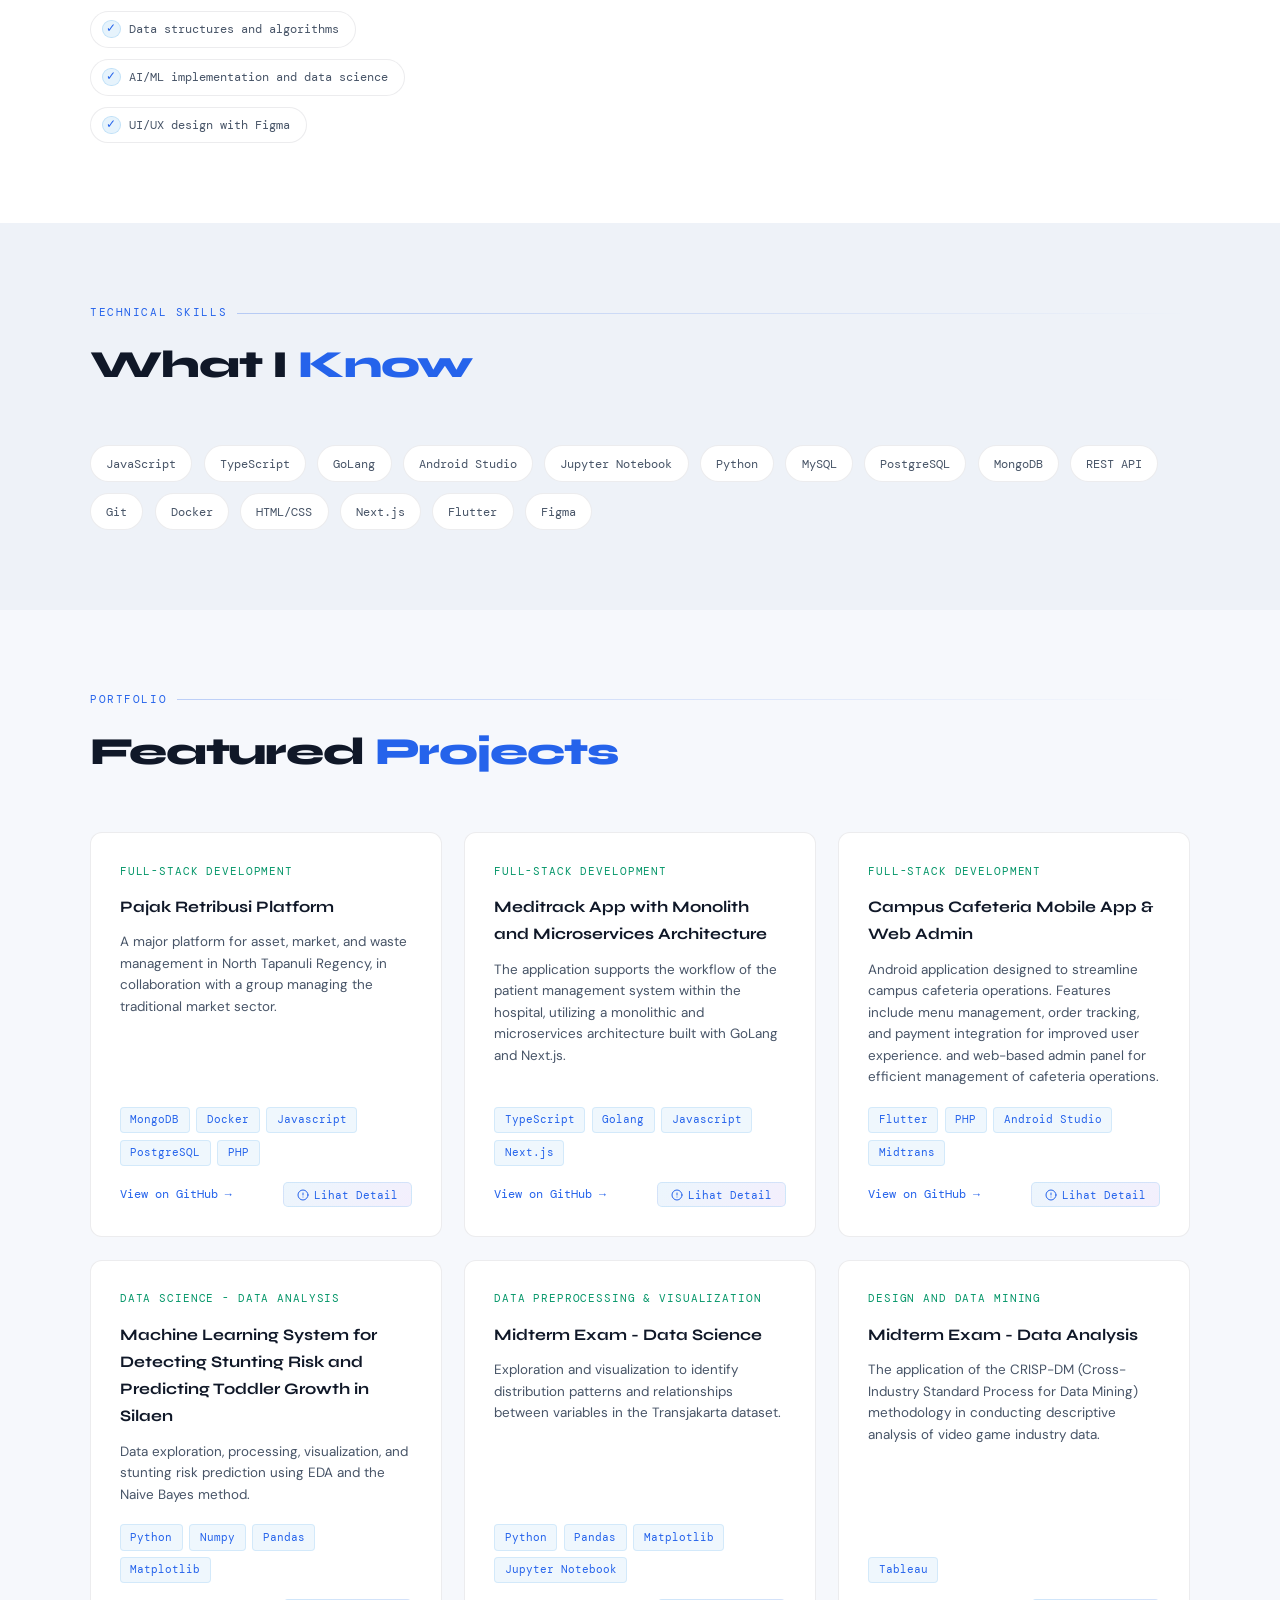
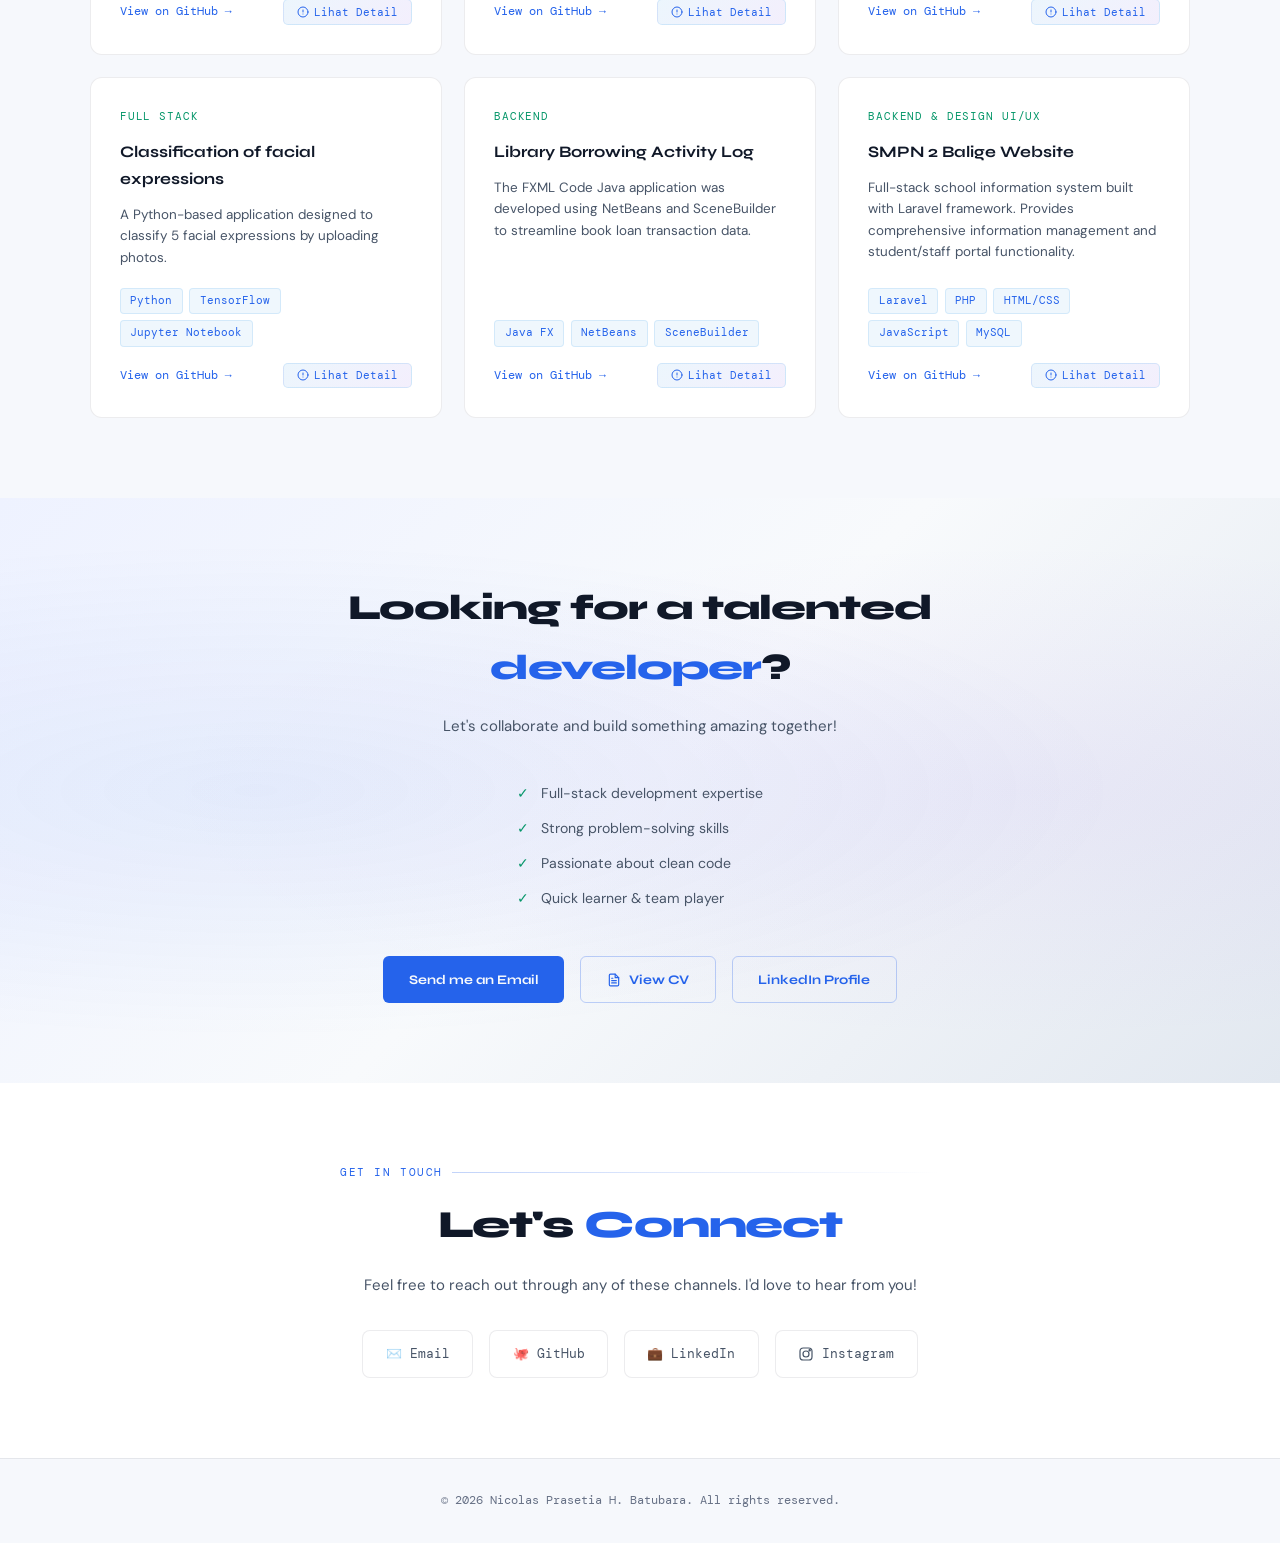
==== commit 808f0d75: "New feature CMS" ====
--- a/index.html
+++ b/index.html
@@ -22,10 +22,7 @@
       property="og:image"
       content="https://avatars.githubusercontent.com/u/149449407?v=4"
     />
-    <meta
-      property="og:image:alt"
-      content="Nicolas Prasetia H. Batubara"
-    />
+    <meta property="og:image:alt" content="Nicolas Prasetia H. Batubara" />
     <meta property="og:type" content="website" />
     <meta name="twitter:card" content="summary_large_image" />
     <meta
@@ -40,6 +37,7 @@
       rel="stylesheet"
     />
 
+    <!-- Deteksi tema sebelum render (mencegah flash) -->
     <script>
       (function () {
         const storedTheme = localStorage.getItem("theme");
@@ -51,1133 +49,12 @@
       })();
     </script>
 
-    <style>
-      :root {
-        /* 🎨 BAGIAN YANG BISA DIUBAH: Warna */
-        --bg: #0a0a0f;
-        --bg2: #111118;
-        --bg3: #16161f;
-        --card: #1a1a24;
-        --border: rgba(255, 255, 255, 0.07);
-        --border-hover: rgba(99, 179, 237, 0.3);
-        --text: #e8e8f0;
-        --text-muted: #7a7a9a;
-        --text-dim: #4a4a6a;
-        --accent: #63b3ed;
-        --accent2: #9f7aea;
-        --accent3: #68d391;
-        --accent-glow: rgba(99, 179, 237, 0.15);
-        --nav-bg: rgba(10, 10, 15, 0.85);
-        --mobile-menu-bg: rgba(10, 10, 15, 0.97);
-        --recruiter-bg: linear-gradient(
-          135deg,
-          #0d1117 0%,
-          #111827 50%,
-          #0a0a0f 100%
-        );
-        --recruiter-glow-1: rgba(99, 179, 237, 0.08);
-        --recruiter-glow-2: rgba(159, 122, 234, 0.06);
-        --font-head: "Syne", sans-serif;
-        --font-mono: "DM Mono", monospace;
-        --font-body: "DM Sans", sans-serif;
-      }
-
-      html[data-theme="light"] {
-        --bg: #f6f8fc;
-        --bg2: #ffffff;
-        --bg3: #eef2f8;
-        --card: #ffffff;
-        --border: rgba(15, 23, 42, 0.08);
-        --border-hover: rgba(37, 99, 235, 0.28);
-        --text: #101828;
-        --text-muted: #475467;
-        --text-dim: #667085;
-        --accent: #2563eb;
-        --accent2: #7c3aed;
-        --accent3: #059669;
-        --accent-glow: rgba(37, 99, 235, 0.08);
-        --nav-bg: rgba(255, 255, 255, 0.88);
-        --mobile-menu-bg: rgba(246, 248, 252, 0.98);
-        --recruiter-bg: linear-gradient(
-          135deg,
-          #eef2ff 0%,
-          #f8fafc 50%,
-          #e2e8f0 100%
-        );
-        --recruiter-glow-1: rgba(37, 99, 235, 0.08);
-        --recruiter-glow-2: rgba(124, 58, 237, 0.06);
-      }
-
-      *,
-      *::before,
-      *::after {
-        box-sizing: border-box;
-        margin: 0;
-        padding: 0;
-      }
-      html {
-        scroll-behavior: smooth;
-      }
-
-      body {
-        background: var(--bg);
-        color: var(--text);
-        font-family: var(--font-body);
-        font-size: 15px;
-        line-height: 1.7;
-        overflow-x: hidden;
-        transition:
-          background-color 0.25s ease,
-          color 0.25s ease;
-      }
-
-      body::before {
-        content: "";
-        position: fixed;
-        inset: 0;
-        background-image: url("data:image/svg+xml,%3Csvg viewBox='0 0 256 256' xmlns='http://www.w3.org/2000/svg'%3E%3Cfilter id='noise'%3E%3CfeTurbulence type='fractalNoise' baseFrequency='0.9' numOctaves='4' stitchTiles='stitch'/%3E%3C/filter%3E%3Crect width='100%25' height='100%25' filter='url(%23noise)' opacity='1'/%3E%3C/svg%3E");
-        opacity: 0.025;
-        pointer-events: none;
-        z-index: 9999;
-      }
-
-      a {
-        color: var(--accent);
-        text-decoration: none;
-        transition: color 0.2s;
-      }
-      a:hover {
-        color: #90cdf4;
-      }
-
-      /* ─── NAVBAR ─── */
-      nav {
-        position: fixed;
-        top: 0;
-        left: 0;
-        right: 0;
-        z-index: 100;
-        padding: 0 2rem;
-        height: 58px;
-        display: flex;
-        align-items: center;
-        justify-content: space-between;
-        background: var(--nav-bg);
-        backdrop-filter: blur(16px);
-        border-bottom: 1px solid var(--border);
-      }
-      .nav-actions {
-        display: flex;
-        align-items: center;
-        gap: 0.85rem;
-      }
-      .nav-logo {
-        font-family: var(--font-head);
-        font-weight: 800;
-        font-size: 1rem;
-        color: var(--accent);
-        letter-spacing: -0.02em;
-      }
-      .nav-links {
-        display: flex;
-        gap: 1.8rem;
-        list-style: none;
-      }
-      .nav-links a {
-        font-family: var(--font-mono);
-        font-size: 0.72rem;
-        color: var(--text-muted);
-        letter-spacing: 0.06em;
-        text-transform: uppercase;
-        transition: color 0.2s;
-      }
-      .nav-links a:hover {
-        color: var(--accent);
-      }
-
-      .theme-toggle {
-        display: inline-flex;
-        align-items: center;
-        gap: 0.55rem;
-        user-select: none;
-        cursor: pointer;
-        font-family: var(--font-mono);
-        font-size: 0.68rem;
-        color: var(--text-muted);
-        letter-spacing: 0.04em;
-      }
-      .theme-toggle input {
-        position: absolute;
-        opacity: 0;
-        pointer-events: none;
-      }
-      .theme-toggle-track {
-        width: 46px;
-        height: 26px;
-        border-radius: 999px;
-        background: linear-gradient(135deg, var(--card), var(--bg3));
-        border: 1px solid var(--border);
-        padding: 3px;
-        display: inline-flex;
-        align-items: center;
-        transition: all 0.25s ease;
-      }
-      .theme-toggle-thumb {
-        width: 18px;
-        height: 18px;
-        border-radius: 50%;
-        background: var(--accent);
-        box-shadow: 0 4px 12px rgba(0, 0, 0, 0.2);
-        transform: translateX(0);
-        transition: transform 0.25s ease, background 0.25s ease;
-      }
-      .theme-toggle input:checked + .theme-toggle-track .theme-toggle-thumb {
-        transform: translateX(20px);
-        background: var(--accent3);
-      }
-      .theme-icon {
-        width: 14px;
-        height: 14px;
-        display: inline-flex;
-        align-items: center;
-        justify-content: center;
-        color: var(--text-muted);
-        flex: 0 0 auto;
-      }
-      .theme-icon svg {
-        width: 14px;
-        height: 14px;
-        stroke: currentColor;
-        fill: none;
-      }
-      .theme-toggle:hover .theme-toggle-track {
-        border-color: var(--accent);
-        box-shadow: 0 0 0 4px var(--accent-glow);
-      }
-
-      .hamburger {
-        display: none;
-        flex-direction: column;
-        gap: 5px;
-        cursor: pointer;
-        background: none;
-        border: none;
-        padding: 4px;
-      }
-      .hamburger span {
-        display: block;
-        width: 22px;
-        height: 2px;
-        background: var(--text);
-        border-radius: 2px;
-        transition: all 0.3s;
-      }
-
-      /* ─── HERO ─── */
-      #home {
-        min-height: 100vh;
-        display: flex;
-        align-items: center;
-        padding: 100px 2rem 4rem;
-        position: relative;
-        overflow: hidden;
-      }
-      .hero-bg {
-        position: absolute;
-        inset: 0;
-        pointer-events: none;
-      }
-      .hero-bg::before {
-        content: "";
-        position: absolute;
-        top: -20%;
-        left: -10%;
-        width: 700px;
-        height: 700px;
-        background: radial-gradient(
-          circle,
-          rgba(99, 179, 237, 0.07) 0%,
-          transparent 70%
-        );
-        border-radius: 50%;
-        animation: pulse 8s ease-in-out infinite;
-      }
-      .hero-bg::after {
-        content: "";
-        position: absolute;
-        bottom: -10%;
-        right: -5%;
-        width: 500px;
-        height: 500px;
-        background: radial-gradient(
-          circle,
-          rgba(159, 122, 234, 0.06) 0%,
-          transparent 70%
-        );
-        border-radius: 50%;
-        animation: pulse 10s ease-in-out infinite reverse;
-      }
-      @keyframes pulse {
-        0%,
-        100% {
-          transform: scale(1);
-          opacity: 1;
-        }
-        50% {
-          transform: scale(1.1);
-          opacity: 0.7;
-        }
-      }
-
-      .hero-inner {
-        max-width: 1100px;
-        margin: 0 auto;
-        width: 100%;
-        display: grid;
-        grid-template-columns: 1fr auto;
-        gap: 4rem;
-        align-items: center;
-      }
-      .hero-tag {
-        font-family: var(--font-mono);
-        font-size: 0.72rem;
-        color: var(--accent);
-        letter-spacing: 0.12em;
-        text-transform: uppercase;
-        margin-bottom: 1.2rem;
-        display: flex;
-        align-items: center;
-        gap: 0.6rem;
-      }
-      .hero-tag::before {
-        content: "";
-        display: inline-block;
-        width: 28px;
-        height: 1px;
-        background: var(--accent);
-      }
-      h1 {
-        font-family: var(--font-head);
-        font-size: clamp(2.4rem, 5vw, 4rem);
-        font-weight: 800;
-        line-height: 1.1;
-        letter-spacing: -0.03em;
-        margin-bottom: 1.2rem;
-      }
-      .hero-desc {
-        color: var(--text-muted);
-        max-width: 500px;
-        font-size: 1rem;
-        margin-bottom: 2rem;
-        line-height: 1.7;
-      }
-      .hero-meta {
-        display: flex;
-        flex-wrap: wrap;
-        gap: 1.5rem;
-        margin-bottom: 2.5rem;
-      }
-      .hero-meta-item {
-        font-family: var(--font-mono);
-        font-size: 0.72rem;
-        color: var(--text-muted);
-        display: flex;
-        align-items: center;
-        gap: 0.4rem;
-      }
-      .hero-meta-item span {
-        color: var(--text);
-      }
-      .hero-btns {
-        display: flex;
-        flex-wrap: wrap;
-        gap: 1rem;
-      }
-      .btn-primary {
-        display: inline-flex;
-        align-items: center;
-        gap: 0.5rem;
-        padding: 0.7rem 1.6rem;
-        background: var(--accent);
-        color: #f8fafc;
-        font-family: var(--font-head);
-        font-weight: 700;
-        font-size: 0.82rem;
-        border-radius: 6px;
-        transition: all 0.2s;
-        cursor: pointer;
-        border: none;
-      }
-      .btn-primary:hover {
-        background: #90cdf4;
-        color: #ffffff;
-        transform: translateY(-1px);
-        box-shadow: 0 8px 24px rgba(99, 179, 237, 0.25);
-      }
-      .btn-outline {
-        display: inline-flex;
-        align-items: center;
-        gap: 0.5rem;
-        padding: 0.7rem 1.6rem;
-        border: 1px solid var(--border-hover);
-        color: var(--accent);
-        font-family: var(--font-head);
-        font-weight: 700;
-        font-size: 0.82rem;
-        border-radius: 6px;
-        transition: all 0.2s;
-        background: none;
-        cursor: pointer;
-      }
-      .btn-outline:hover {
-        background: var(--accent-glow);
-        border-color: var(--accent);
-        transform: translateY(-1px);
-      }
-
-      .hero-avatar {
-        position: relative;
-      }
-      .hero-avatar img {
-        width: 200px;
-        height: 200px;
-        border-radius: 50%;
-        object-fit: cover;
-        border: 2px solid var(--border);
-        box-shadow: 0 0 60px rgba(99, 179, 237, 0.1);
-        display: block;
-      }
-      .hero-avatar::before {
-        content: "";
-        position: absolute;
-        inset: -12px;
-        border-radius: 50%;
-        border: 1px dashed rgba(99, 179, 237, 0.2);
-        animation: spin 30s linear infinite;
-      }
-      @keyframes spin {
-        to {
-          transform: rotate(360deg);
-        }
-      }
-      .hero-focus {
-        margin-top: 1.2rem;
-        margin-left: 0.9rem;
-        padding: 0.8rem 1.2rem;
-        background: var(--card);
-        border: 1px solid var(--border);
-        border-radius: 8px;
-        font-size: 0.82rem;
-      }
-      .hero-focus strong {
-        display: block;
-        font-family: var(--font-head);
-        font-size: 0.78rem;
-        color: var(--accent);
-        margin-bottom: 0.2rem;
-      }
-      .hero-focus p {
-        color: var(--text-muted);
-        font-size: 0.75rem;
-        line-height: 1.5;
-      }
-
-      /* ─── SECTION BASE ─── */
-      section {
-        padding: 5rem 2rem;
-      }
-      .container {
-        max-width: 1100px;
-        margin: 0 auto;
-      }
-      .section-label {
-        font-family: var(--font-mono);
-        font-size: 0.7rem;
-        color: var(--accent);
-        letter-spacing: 0.14em;
-        text-transform: uppercase;
-        margin-bottom: 0.6rem;
-        display: flex;
-        align-items: center;
-        gap: 0.6rem;
-      }
-      .section-label::after {
-        content: "";
-        flex: 1;
-        height: 1px;
-        background: linear-gradient(to right, var(--border-hover), transparent);
-      }
-      h2 {
-        font-family: var(--font-head);
-        font-size: clamp(1.6rem, 3vw, 2.4rem);
-        font-weight: 800;
-        letter-spacing: -0.03em;
-        margin-bottom: 3rem;
-      }
-      h2 em {
-        color: var(--accent);
-        font-style: normal;
-      }
-
-      /* ─── ABOUT ─── */
-      #about {
-        background: var(--bg2);
-      }
-      .about-grid {
-        display: grid;
-        grid-template-columns: 1fr 1fr;
-        gap: 3rem;
-        align-items: start;
-      }
-      .about-text p {
-        color: var(--text-muted);
-        margin-bottom: 1rem;
-        line-height: 1.8;
-      }
-      .about-card {
-        background: var(--card);
-        border: 1px solid var(--border);
-        border-radius: 12px;
-        padding: 1.6rem;
-        transition: all 0.2s;
-      }
-      .about-card:hover {
-        border-color: var(--border-hover);
-        transform: translateY(-2px);
-      }
-      .about-card h3 {
-        font-family: var(--font-head);
-        font-size: 0.92rem;
-        margin-bottom: 1rem;
-        color: var(--accent2);
-      }
-      .about-card p {
-        color: var(--text-muted);
-        font-size: 0.88rem;
-        line-height: 1.7;
-      }
-
-      /* ─── EDUCATION ─── */
-      .edu-card {
-        background: var(--card);
-        border: 1px solid var(--border);
-        border-left: 3px solid var(--accent);
-        border-radius: 10px;
-        padding: 1.8rem 2rem;
-        max-width: 680px;
-        transition: all 0.2s;
-      }
-      .edu-card:hover {
-        border-left-color: var(--accent2);
-        box-shadow: 0 4px 12px rgba(0, 0, 0, 0.3);
-      }
-      .edu-date {
-        font-family: var(--font-mono);
-        font-size: 0.72rem;
-        color: var(--accent);
-        margin-bottom: 0.6rem;
-      }
-      .edu-card h3 {
-        font-family: var(--font-head);
-        font-size: 1.2rem;
-        font-weight: 700;
-        margin-bottom: 0.2rem;
-      }
-      .edu-card .degree {
-        color: var(--accent2);
-        font-size: 0.88rem;
-        margin-bottom: 1rem;
-      }
-      .edu-meta {
-        color: var(--text-muted);
-        font-size: 0.84rem;
-        margin-bottom: 0.4rem;
-      }
-      .edu-meta strong {
-        color: var(--text);
-      }
-      .edu-points {
-        list-style: none;
-        margin-top: 0.8rem;
-      }
-      .edu-points li {
-        color: var(--text-muted);
-        font-size: 0.84rem;
-        padding: 0.3rem 0;
-        padding-left: 1.2rem;
-        position: relative;
-      }
-      .edu-points li::before {
-        content: "→";
-        position: absolute;
-        left: 0;
-        color: var(--accent3);
-        font-size: 0.72rem;
-      }
-
-      /* ─── SKILLS ─── */
-      #skills {
-        background: var(--bg3);
-      }
-      .skills-grid {
-        display: flex;
-        flex-wrap: wrap;
-        gap: 0.7rem;
-      }
-      .skill-tag {
-        font-family: var(--font-mono);
-        font-size: 0.75rem;
-        padding: 0.45rem 0.95rem;
-        background: var(--card);
-        border: 1px solid var(--border);
-        border-radius: 999px;
-        color: var(--text-muted);
-        transition: all 0.2s;
-        cursor: default;
-      }
-      .skill-tag.check-pill {
-        display: inline-flex;
-        align-items: center;
-        gap: 0.55rem;
-        padding-left: 0.7rem;
-      }
-      .skill-tag.check-pill::before {
-        content: "✓";
-        display: inline-flex;
-        align-items: center;
-        justify-content: center;
-        width: 1.15rem;
-        height: 1.15rem;
-        border-radius: 50%;
-        background: rgba(99, 179, 237, 0.16);
-        border: 1px solid rgba(99, 179, 237, 0.28);
-        color: var(--accent);
-        font-size: 0.72rem;
-        line-height: 1;
-        flex: 0 0 auto;
-      }
-      .skill-tag:hover {
-        border-color: var(--accent);
-        color: var(--accent);
-        background: var(--accent-glow);
-        transform: translateY(-1px);
-        box-shadow: 0 4px 8px rgba(99, 179, 237, 0.1);
-      }
-
-      /* ─── EXPERIENCE ─── */
-      .timeline {
-        position: relative;
-        padding-left: 2rem;
-      }
-      .timeline::before {
-        content: "";
-        position: absolute;
-        left: 0;
-        top: 0;
-        bottom: 0;
-        width: 1px;
-        background: linear-gradient(to bottom, var(--accent), transparent);
-      }
-      .timeline-item {
-        position: relative;
-        margin-bottom: 2.5rem;
-        padding-left: 1.5rem;
-      }
-      .timeline-item::before {
-        content: "";
-        position: absolute;
-        left: -2.4rem;
-        top: 0.4rem;
-        width: 8px;
-        height: 8px;
-        border-radius: 50%;
-        background: var(--accent);
-        box-shadow: 0 0 8px var(--accent);
-        transition: all 0.2s;
-      }
-      .timeline-item:hover::before {
-        transform: scale(1.5);
-        box-shadow: 0 0 16px var(--accent);
-      }
-      .exp-date {
-        font-family: var(--font-mono);
-        font-size: 0.68rem;
-        color: var(--accent);
-        letter-spacing: 0.06em;
-        margin-bottom: 0.3rem;
-      }
-      .exp-title {
-        font-family: var(--font-head);
-        font-size: 1rem;
-        font-weight: 700;
-        margin-bottom: 0.1rem;
-      }
-      .exp-company {
-        font-size: 0.84rem;
-        color: var(--accent2);
-        margin-bottom: 0.7rem;
-      }
-      .exp-points {
-        list-style: none;
-      }
-      .exp-points li {
-        color: var(--text-muted);
-        font-size: 0.84rem;
-        padding: 0.3rem 0;
-        padding-left: 1.2rem;
-        position: relative;
-      }
-      .exp-points li::before {
-        content: "›";
-        position: absolute;
-        left: 0;
-        color: var(--accent3);
-      }
-      .exp-link {
-        display: inline-flex;
-        align-items: center;
-        gap: 0.3rem;
-        font-family: var(--font-mono);
-        font-size: 0.7rem;
-        margin-top: 0.6rem;
-        color: var(--accent);
-        border: 1px solid var(--border);
-        padding: 0.25rem 0.7rem;
-        border-radius: 4px;
-        transition: all 0.2s;
-      }
-      .exp-link:hover {
-        background: var(--accent-glow);
-        border-color: var(--accent);
-      }
-
-      /* ─── CERTIFICATIONS ─── */
-      #certifications {
-        background: var(--bg2);
-      }
-      .cert-grid {
-        display: grid;
-        grid-template-columns: repeat(auto-fill, minmax(280px, 1fr));
-        gap: 1.2rem;
-      }
-      .cert-card {
-        background: var(--card);
-        border: 1px solid var(--border);
-        border-radius: 10px;
-        padding: 1.4rem;
-        transition: all 0.2s;
-      }
-      .cert-card:hover {
-        border-color: var(--accent3);
-        transform: translateY(-2px);
-        box-shadow: 0 8px 16px rgba(104, 211, 145, 0.1);
-      }
-      .cert-year {
-        font-family: var(--font-mono);
-        font-size: 0.68rem;
-        color: var(--accent3);
-        margin-bottom: 0.4rem;
-      }
-      .cert-card h3 {
-        font-family: var(--font-head);
-        font-size: 0.9rem;
-        font-weight: 700;
-        margin-bottom: 0.3rem;
-      }
-      .cert-card ul {
-        list-style: none;
-      }
-      .cert-card li {
-        color: var(--text-muted);
-        font-size: 0.8rem;
-        padding: 0.25rem 0;
-        padding-left: 1rem;
-        position: relative;
-      }
-      .cert-card li::before {
-        content: "·";
-        position: absolute;
-        left: 0;
-        color: var(--accent2);
-      }
-
-      /* ─── ORGANIZATIONS ─── */
-      #organizations {
-        background: var(--bg3);
-      }
-      .org-grid {
-        display: grid;
-        grid-template-columns: repeat(auto-fill, minmax(260px, 1fr));
-        gap: 1.2rem;
-      }
-      .org-card {
-        background: var(--card);
-        border: 1px solid var(--border);
-        border-radius: 10px;
-        padding: 1.4rem;
-        transition: all 0.2s;
-      }
-      .org-card:hover {
-        border-color: var(--border-hover);
-        transform: translateY(-2px);
-        box-shadow: 0 8px 16px rgba(0, 0, 0, 0.2);
-      }
-      .org-date {
-        font-family: var(--font-mono);
-        font-size: 0.68rem;
-        color: var(--accent2);
-        margin-bottom: 0.4rem;
-      }
-      .org-card h3 {
-        font-family: var(--font-head);
-        font-size: 0.9rem;
-        font-weight: 700;
-        margin-bottom: 0.5rem;
-      }
-      .org-card p {
-        color: var(--text-muted);
-        font-size: 0.82rem;
-        line-height: 1.6;
-      }
-
-      /* ─── PROJECTS ─── */
-      .projects-grid {
-        display: grid;
-        grid-template-columns: repeat(auto-fill, minmax(320px, 1fr));
-        gap: 1.4rem;
-      }
-      .project-card {
-        background: var(--card);
-        border: 1px solid var(--border);
-        border-radius: 12px;
-        padding: 1.8rem;
-        display: flex;
-        flex-direction: column;
-        transition: all 0.3s;
-        position: relative;
-        overflow: hidden;
-      }
-      .project-card::before {
-        content: "";
-        position: absolute;
-        top: 0;
-        left: 0;
-        right: 0;
-        height: 2px;
-        background: linear-gradient(to right, var(--accent), var(--accent2));
-        transform: scaleX(0);
-        transform-origin: left;
-        transition: transform 0.3s;
-      }
-      .project-card:hover::before {
-        transform: scaleX(1);
-      }
-      .project-card:hover {
-        border-color: var(--border-hover);
-        transform: translateY(-3px);
-        box-shadow: 0 16px 48px rgba(0, 0, 0, 0.3);
-      }
-      .project-label {
-        font-family: var(--font-mono);
-        font-size: 0.68rem;
-        color: var(--accent3);
-        text-transform: uppercase;
-        letter-spacing: 0.08em;
-        margin-bottom: 0.8rem;
-      }
-      .project-card h3 {
-        font-family: var(--font-head);
-        font-size: 1rem;
-        font-weight: 700;
-        margin-bottom: 0.7rem;
-      }
-      .project-card p {
-        color: var(--text-muted);
-        font-size: 0.84rem;
-        line-height: 1.6;
-        flex: 1;
-        margin-bottom: 1.2rem;
-      }
-      .project-tags {
-        display: flex;
-        flex-wrap: wrap;
-        gap: 0.4rem;
-        margin-bottom: 1rem;
-      }
-      .project-tag {
-        font-family: var(--font-mono);
-        font-size: 0.66rem;
-        padding: 0.2rem 0.6rem;
-        background: rgba(99, 179, 237, 0.1);
-        border: 1px solid rgba(99, 179, 237, 0.2);
-        border-radius: 4px;
-        color: var(--accent);
-      }
-      .project-link {
-        font-family: var(--font-mono);
-        font-size: 0.72rem;
-        color: var(--accent);
-        display: inline-flex;
-        align-items: center;
-        gap: 0.3rem;
-      }
-      .project-link:hover {
-        color: #90cdf4;
-      }
-
-      /* ─── RECRUITER ─── */
-      #recruiter {
-        background: var(--recruiter-bg);
-        position: relative;
-        overflow: hidden;
-      }
-      #recruiter::before {
-        content: "";
-        position: absolute;
-        inset: 0;
-        background:
-          radial-gradient(
-            ellipse at 20% 50%,
-            var(--recruiter-glow-1) 0%,
-            transparent 60%
-          ),
-          radial-gradient(
-            ellipse at 80% 50%,
-            var(--recruiter-glow-2) 0%,
-            transparent 60%
-          );
-      }
-      .recruiter-inner {
-        max-width: 700px;
-        margin: 0 auto;
-        text-align: center;
-        position: relative;
-      }
-      .recruiter-inner h2 {
-        font-size: clamp(1.6rem, 3vw, 2.2rem);
-        margin-bottom: 1rem;
-      }
-      .recruiter-inner p {
-        color: var(--text-muted);
-        margin-bottom: 0.8rem;
-      }
-      .recruiter-list {
-        list-style: none;
-        margin: 1.5rem 0 2.5rem;
-        text-align: left;
-        display: inline-block;
-      }
-      .recruiter-list li {
-        color: var(--text-muted);
-        font-size: 0.88rem;
-        padding: 0.35rem 0;
-        padding-left: 1.5rem;
-        position: relative;
-      }
-      .recruiter-list li::before {
-        content: "✓";
-        position: absolute;
-        left: 0;
-        color: var(--accent3);
-      }
-      .recruiter-btns {
-        display: flex;
-        flex-wrap: wrap;
-        gap: 1rem;
-        justify-content: center;
-      }
-
-      /* ─── CONTACT ─── */
-      #contact {
-        background: var(--bg2);
-      }
-      .contact-inner {
-        max-width: 600px;
-        margin: 0 auto;
-        text-align: center;
-      }
-      .contact-inner h2 {
-        margin-bottom: 1rem;
-      }
-      .contact-inner p {
-        color: var(--text-muted);
-        margin-bottom: 2rem;
-      }
-      .contact-links {
-        display: flex;
-        flex-wrap: wrap;
-        gap: 1rem;
-        justify-content: center;
-      }
-      .contact-link {
-        display: inline-flex;
-        align-items: center;
-        gap: 0.5rem;
-        padding: 0.75rem 1.4rem;
-        background: var(--card);
-        border: 1px solid var(--border);
-        border-radius: 8px;
-        color: var(--text-muted);
-        font-family: var(--font-mono);
-        font-size: 0.8rem;
-        transition: all 0.2s;
-        cursor: pointer;
-      }
-      .contact-link:hover {
-        border-color: var(--accent);
-        color: var(--accent);
-        background: var(--accent-glow);
-        transform: translateY(-2px);
-      }
-      .contact-link svg {
-        width: 16px;
-        height: 16px;
-      }
-
-      /* ─── FOOTER ─── */
-      footer {
-        padding: 2rem;
-        border-top: 1px solid var(--border);
-        text-align: center;
-        font-family: var(--font-mono);
-        font-size: 0.72rem;
-        color: var(--text-dim);
-      }
-
-      /* ─── MOBILE MENU ─── */
-      .mobile-menu {
-        display: none;
-        position: fixed;
-        inset: 0;
-        z-index: 99;
-        background: var(--mobile-menu-bg);
-        backdrop-filter: blur(20px);
-        flex-direction: column;
-        align-items: center;
-        justify-content: center;
-        gap: 2rem;
-      }
-      .mobile-menu.open {
-        display: flex;
-      }
-      .mobile-menu a {
-        font-family: var(--font-head);
-        font-size: 1.4rem;
-        color: var(--text);
-        text-align: center;
-        transition: color 0.2s;
-      }
-      .mobile-menu a:hover {
-        color: var(--accent);
-      }
-      .mobile-close {
-        position: absolute;
-        top: 1.2rem;
-        right: 1.5rem;
-        font-size: 1.8rem;
-        background: none;
-        border: none;
-        color: var(--text-muted);
-        cursor: pointer;
-      }
-
-      /* ─── FADE-IN ANIMATION ─── */
-      .fade-in {
-        opacity: 0;
-        transform: translateY(24px);
-        transition:
-          opacity 0.6s ease,
-          transform 0.6s ease;
-      }
-      .fade-in.visible {
-        opacity: 1;
-        transform: translateY(0);
-      }
-
-      /* ─── RESPONSIVE ─── */
-      @media (max-width: 768px) {
-        .nav-links {
-          display: none;
-        }
-        .nav-actions {
-          gap: 0.6rem;
-        }
-        .theme-toggle .theme-text {
-          display: none;
-        }
-        .hamburger {
-          display: flex;
-        }
-        #home {
-          padding: 88px 1rem 3rem;
-        }
-        .hero-inner {
-          grid-template-columns: 1fr;
-          gap: 1.6rem;
-          align-items: start;
-        }
-        .hero-inner > div:first-child {
-          width: 100%;
-          min-width: 0;
-        }
-        .hero-avatar {
-          display: block;
-          justify-self: center;
-          grid-row: 1;
-          margin: 0 auto 0.25rem;
-          order: -1;
-        }
-        .hero-avatar img {
-          width: 132px;
-          height: 132px;
-        }
-        .hero-tag,
-        h1 {
-          text-align: center;
-          justify-content: center;
-        }
-        .hero-tag {
-          margin-left: auto;
-          margin-right: auto;
-        }
-        h1 {
-          font-size: clamp(2.15rem, 11vw, 3rem);
-          word-break: normal;
-          line-height: 1.05;
-        }
-        .hero-desc {
-          max-width: 100%;
-          font-size: 0.96rem;
-        }
-        .hero-meta {
-          gap: 0.9rem;
-          margin-bottom: 1.8rem;
-        }
-        .hero-btns {
-          flex-direction: column;
-          align-items: stretch;
-        }
-        .btn-primary,
-        .btn-outline {
-          width: 100%;
-          justify-content: center;
-        }
-        .hero-focus {
-          width: 100%;
-          margin-left: 0;
-          margin-top: 1.5rem;
-        }
-        .about-grid {
-          grid-template-columns: 1fr;
-        }
-        .projects-grid {
-          grid-template-columns: 1fr;
-        }
-      }
-    </style>
+    <!-- CSS Utama (dipisah dari HTML) -->
+    <link rel="stylesheet" href="css/style.css" />
   </head>
   <body>
-    <!-- 🎨 NAVBAR - NAMA/LOGO -->
+
+    <!-- 🎨 NAVBAR -->
     <nav>
       <div class="nav-logo">NPH</div>
       <div class="nav-actions">
@@ -1192,17 +69,31 @@
         <label class="theme-toggle" for="themeToggle">
           <span class="theme-icon" aria-hidden="true">
             <svg viewBox="0 0 24 24">
-              <path d="M20.5 14.5a8.5 8.5 0 1 1-11-11 7 7 0 1 0 11 11Z" stroke-width="1.7" stroke-linejoin="round" stroke-linecap="round" />
+              <path
+                d="M20.5 14.5a8.5 8.5 0 1 1-11-11 7 7 0 1 0 11 11Z"
+                stroke-width="1.7"
+                stroke-linejoin="round"
+                stroke-linecap="round"
+              />
             </svg>
           </span>
-          <input type="checkbox" id="themeToggle" aria-label="Toggle theme" title="Toggle theme" />
+          <input
+            type="checkbox"
+            id="themeToggle"
+            aria-label="Toggle theme"
+            title="Toggle theme"
+          />
           <span class="theme-toggle-track" aria-hidden="true">
             <span class="theme-toggle-thumb"></span>
           </span>
           <span class="theme-icon" aria-hidden="true">
             <svg viewBox="0 0 24 24">
               <circle cx="12" cy="12" r="4.25" />
-              <path d="M12 2.75v2.5M12 18.75v2.5M4.98 4.98l1.77 1.77M17.25 17.25l1.77 1.77M2.75 12h2.5M18.75 12h2.5M4.98 19.02l1.77-1.77M17.25 6.75l1.77-1.77" stroke-width="1.7" stroke-linecap="round" />
+              <path
+                d="M12 2.75v2.5M12 18.75v2.5M4.98 4.98l1.77 1.77M17.25 17.25l1.77 1.77M2.75 12h2.5M18.75 12h2.5M4.98 19.02l1.77-1.77M17.25 6.75l1.77-1.77"
+                stroke-width="1.7"
+                stroke-linecap="round"
+              />
             </svg>
           </span>
         </label>
@@ -1214,6 +105,7 @@
       </div>
     </nav>
 
+    <!-- MOBILE MENU -->
     <div class="mobile-menu" id="mobileMenu">
       <button class="mobile-close" id="mobileClose">&times;</button>
       <a href="#home">Home</a>
@@ -1224,28 +116,36 @@
       <a href="#contact">Contact</a>
     </div>
 
-    <!-- 🎨 HERO SECTION - NAMA, DESKRIPSI, FOTO, LINK -->
+    <!-- 🎨 HERO SECTION -->
     <section id="home">
       <div class="hero-bg"></div>
       <div class="hero-inner">
         <div>
-          <div class="hero-tag">🚀 Welcome to my portfolio</div>
-          <h1>Nicolas Prasetia H. Batubara</h1>
-          <p class="hero-desc">
-            Software Engineer & Tech Enthusiast passionate about building
+          <div class="hero-tag" data-cms="profile-tagline">🚀 Welcome to my portfolio</div>
+          <h1 data-cms="profile-name">Nicolas Prasetia H. Batubara</h1>
+          <p class="hero-desc" data-cms="profile-description">
+            Software Engineer &amp; Tech Enthusiast passionate about building
             solutions to complex problems. Specializing in full-stack
             development with modern technologies.
           </p>
           <div class="hero-meta">
-            <div class="hero-meta-item">📍 <span>Indonesia</span></div>
+            <div class="hero-meta-item">📍 <span data-cms="profile-location">Indonesia</span></div>
             <div class="hero-meta-item">
-              💼 <span>Available for Job/Projects</span>
+              💼 <span data-cms="profile-availability">Available for Job/Projects</span>
             </div>
           </div>
           <div class="hero-btns">
-            <a href="#contact" class="btn-primary">Get in Touch</a>
+            <a href="#contact" class="btn-primary" data-cms="profile-email">Get in Touch</a>
             <a href="Nicolas_Batubara_CV.pdf" target="_blank" class="btn-outline">
-              <svg viewBox="0 0 24 24" fill="none" stroke="currentColor" stroke-width="2" stroke-linecap="round" stroke-linejoin="round" style="width: 14px; height: 14px;">
+              <svg
+                viewBox="0 0 24 24"
+                fill="none"
+                stroke="currentColor"
+                stroke-width="2"
+                stroke-linecap="round"
+                stroke-linejoin="round"
+                style="width: 14px; height: 14px"
+              >
                 <path d="M14 2H6a2 2 0 0 0-2 2v16a2 2 0 0 0 2 2h12a2 2 0 0 0 2-2V8z"></path>
                 <polyline points="14 2 14 8 20 8"></polyline>
                 <line x1="16" y1="13" x2="8" y2="13"></line>
@@ -1254,13 +154,30 @@
               </svg>
               View CV
             </a>
-            <a href="https://github.com/NicolasBatubara" class="btn-outline"
+            <a
+              href="https://github.com/NicolasBatubara"
+              class="btn-outline"
+              data-cms="profile-github"
               >GitHub Profile</a
             >
           </div>
         </div>
         <div class="hero-avatar">
+          <!--
+            📸 FOTO PROFIL
+            Sumber foto dikelola via CMS (cms.html) atau langsung di js/data.js
+            
+            Prioritas:
+              1. localPhoto → simpan di: assets/images/profile/
+              2. githubPhoto → URL GitHub (cadangan)
+            
+            Cadangan URL GitHub yang bisa dipakai:
+              https://avatars.githubusercontent.com/u/149449407?v=4      (default)
+              https://avatars.githubusercontent.com/u/149449407?s=400&v=4 (ukuran 400px)
+              https://avatars.githubusercontent.com/u/149449407?s=200&v=4 (ukuran 200px)
+          -->
           <img
+            data-cms="profile-photo"
             src="https://avatars.githubusercontent.com/u/149449407?v=4"
             alt="Profile Photo"
           />
@@ -1268,20 +185,20 @@
       </div>
       <div class="hero-focus">
         <strong>Currently:</strong>
-        <p>
+        <p data-cms="profile-currently">
           Building full-stack web, mobile, and data science projects while
           strengthening backend development skills
         </p>
       </div>
     </section>
 
-    <!-- 🎨 ABOUT SECTION - DESKRIPSI -->
+    <!-- 🎨 ABOUT SECTION -->
     <section id="about">
       <div class="container">
         <div class="section-label">About Me</div>
         <h2>Who am <em>I</em>?</h2>
         <div class="about-grid">
-          <div class="about-text">
+          <div class="about-text" data-cms="about-text">
             <p>
               I'm a dedicated Software Engineering student at Institut Teknologi
               Del, passionate about building innovative digital solutions. My
@@ -1303,7 +220,7 @@
               practices.
             </p>
           </div>
-          <div>
+          <div data-cms="about-cards">
             <div class="about-card fade-in">
               <h3>🎓 Education</h3>
               <p>
@@ -1321,36 +238,27 @@
               </p>
             </div>
           </div>
-          <div class="skills-grid">
-            <div class="skill-tag check-pill">
-              Full-stack web development with modern frameworks
-            </div>
-            <div class="skill-tag check-pill">
-              Mobile app development using Flutter
-            </div>
-            <div class="skill-tag check-pill">
-              Data structures and algorithms
-            </div>
-            <div class="skill-tag check-pill">
-              AI/ML implementation and data science
-            </div>
+          <div class="skills-grid" data-cms="about-highlights">
+            <div class="skill-tag check-pill">Full-stack web development with modern frameworks</div>
+            <div class="skill-tag check-pill">Mobile app development using Flutter</div>
+            <div class="skill-tag check-pill">Data structures and algorithms</div>
+            <div class="skill-tag check-pill">AI/ML implementation and data science</div>
             <div class="skill-tag check-pill">UI/UX design with Figma</div>
           </div>
         </div>
       </div>
     </section>
 
-    <!-- 🎨 SKILLS SECTION - UBAH DAFTAR SKILLS -->
+    <!-- 🎨 SKILLS SECTION -->
     <section id="skills">
       <div class="container">
         <div class="section-label">Technical Skills</div>
         <h2>What I <em>Know</em></h2>
-        <div class="skills-grid">
+        <div class="skills-grid" data-cms="skills-grid">
           <div class="skill-tag">JavaScript</div>
           <div class="skill-tag">TypeScript</div>
           <div class="skill-tag">GoLang</div>
           <div class="skill-tag">Android Studio</div>
-          <div class="skill-tag">Jupyter Notebook</div>
           <div class="skill-tag">Jupyter Notebook</div>
           <div class="skill-tag">Python</div>
           <div class="skill-tag">MySQL</div>
@@ -1367,13 +275,15 @@
       </div>
     </section>
 
-    <!-- 🎨 PROJECTS SECTION - PROJECT ANDA -->
+    <!-- 🎨 PROJECTS SECTION -->
     <section id="projects">
       <div class="container">
         <div class="section-label">Portfolio</div>
         <h2>Featured <em>Projects</em></h2>
-        <div class="projects-grid">
-          <div class="project-card fade-in">
+        <!-- Grid proyek diisi oleh main.js berdasarkan data dari data.js / CMS -->
+        <div class="projects-grid" data-cms="projects-grid">
+          <!-- Konten dirender oleh JavaScript -->
+          <div class="project-card fade-in" onclick="openProjectModal('proj-001')">
             <div class="project-label">Full-stack Development</div>
             <h3>Pajak Retribusi Platform</h3>
             <p>
@@ -1381,7 +291,6 @@
               Tapanuli Regency, in collaboration with a group managing the
               traditional market sector.
             </p>
-
             <div class="project-tags">
               <span class="project-tag">MongoDB</span>
               <span class="project-tag">Docker</span>
@@ -1389,193 +298,40 @@
               <span class="project-tag">PostgreSQL</span>
               <span class="project-tag">PHP</span>
             </div>
-            <a
-              href="https://github.com/NicolasBatubara/UTS-RPL-APPL-11423039"
-              class="project-link"
-            >
-              View on GitHub →
-            </a>
-          </div>
-
-          <div class="project-card fade-in">
-            <div class="project-label">Full-stack Development</div>
-            <h3>Meditrack App with Monolith and Microservices Architecture</h3>
-            <p>
-              The application supports the workflow of the patient management
-              system within the hospital, utilizing a monolithic and
-              microservices architecture built with GoLang and Next.js.
-            </p>
-
-            <div class="project-tags">
-              <span class="project-tag">TypeScript</span>
-              <span class="project-tag">Golang</span>
-              <span class="project-tag">Javascript</span>
-              <span class="project-tag">Next.js</span>
+            <div class="project-card-footer">
+              <a
+                href="https://github.com/NicolasBatubara/UTS-RPL-APPL-11423039"
+                class="project-link"
+                target="_blank"
+                onclick="event.stopPropagation()"
+                >View on GitHub →</a
+              >
+              <button
+                class="project-detail-btn"
+                onclick="event.stopPropagation(); openProjectModal('proj-001')"
+              >
+                <svg
+                  viewBox="0 0 24 24"
+                  fill="none"
+                  stroke="currentColor"
+                  stroke-width="2"
+                  stroke-linecap="round"
+                  stroke-linejoin="round"
+                  style="width: 12px; height: 12px"
+                >
+                  <circle cx="12" cy="12" r="10" />
+                  <line x1="12" y1="8" x2="12" y2="12" />
+                  <line x1="12" y1="16" x2="12.01" y2="16" />
+                </svg>
+                Lihat Detail
+              </button>
             </div>
-            <a
-              href="https://github.com/NicolasBatubara/UTS-RPL-APPL-11423039"
-              class="project-link"
-            >
-              View on GitHub →
-            </a>
-          </div>
-
-          <div class="project-card fade-in">
-            <div class="project-label">Full-stack Development</div>
-            <h3>Campus Cafeteria Mobile App & Web Admin</h3>
-            <p>
-              Android application designed to streamline campus cafeteria
-              operations. Features include menu management, order tracking, and
-              payment integration for improved user experience. and web-based
-              admin panel for efficient management of cafeteria operations.
-            </p>
-
-            <div class="project-tags">
-              <span class="project-tag">Flutter</span>
-              <span class="project-tag">PHP</span>
-              <span class="project-tag">Android Studio</span>
-              <span class="project-tag">Midtrans</span>
-            </div>
-            <a
-              href="https://github.com/DhewMacharoe/Revisi"
-              class="project-link"
-            >
-              View on GitHub →
-            </a>
-          </div>
-
-          <div class="project-card fade-in">
-            <div class="project-label">Data Science - Data Analysis</div>
-            <h3>
-              Machine Learning System for Detecting Stunting Risk and Predicting
-              Toddler Growth in Silaen
-            </h3>
-            <p>
-              Data exploration, processing, visualization, and stunting risk
-              prediction using EDA and the Naive Bayes method.
-            </p>
-
-            <div class="project-tags">
-              <span class="project-tag">Python</span>
-              <span class="project-tag">Numpy</span>
-              <span class="project-tag">Pandas</span>
-              <span class="project-tag">Matplotlib</span>
-            </div>
-            <a
-              href="https://github.com/ErwinSianturi/Machine-Learning-Deteksi-Resiko-Stunting"
-              class="project-link"
-            >
-              View on GitHub →
-            </a>
-          </div>
-
-          <div class="project-card fade-in">
-            <div class="project-label">Data Preprocessing & Visualization</div>
-            <h3>Midterm Exam - Data Science</h3>
-            <p>
-              Exploration and visualization to identify distribution patterns
-              and relationships between variables in the Transjakarta dataset.
-            </p>
-            <div class="project-tags">
-              <span class="project-tag">Python</span>
-              <span class="project-tag">Pandas</span>
-              <span class="project-tag">Matplotlib</span>
-              <span class="project-tag">Jupyter Notebook</span>
-            </div>
-            <a
-              href="https://github.com/whisnupenyayang/UTS-DASI"
-              class="project-link"
-            >
-              View on GitHub →
-            </a>
-          </div>
-
-          <div class="project-card fade-in">
-            <div class="project-label">Design and Data Mining</div>
-            <h3>Midterm Exam - Data Analysis</h3>
-            <p>
-              The application of the CRISP-DM (Cross-Industry Standard Process
-              for Data Mining) methodology in conducting descriptive analysis of
-              video game industry data.
-            </p>
-            <div class="project-tags">
-              <span class="project-tag">Tableau</span>
-            </div>
-            <a
-              href="https://github.com/whisnupenyayang/UTS-DALIS"
-              class="project-link"
-            >
-              View on GitHub →
-            </a>
-          </div>
-
-          <div class="project-card fade-in">
-            <div class="project-label">Full Stack</div>
-            <h3>Classification of facial expressions</h3>
-            <p>
-              A Python-based application designed to classify 5 facial
-              expressions by uploading photos.
-            </p>
-            <div class="project-tags">
-              <span class="project-tag">Python</span>
-              <span class="project-tag">TensorFlow</span>
-              <span class="project-tag">Jupyter Notebook</span>
-            </div>
-            <a
-              href="https://github.com/NicolasBatubara/klasifikasi_ekspresi_wajah_kel_11"
-              class="project-link"
-            >
-              View on GitHub →
-            </a>
-          </div>
-
-          <div class="project-card fade-in">
-            <div class="project-label">Backend</div>
-            <h3>Library Borrowing Activity Log</h3>
-            <p>
-              The FXML Code Java application was developed using NetBeans and
-              SceneBuilder to streamline book loan transaction data.
-            </p>
-            <div class="project-tags">
-              <span class="project-tag">Java FX</span>
-              <span class="project-tag">NetBeans</span>
-              <span class="project-tag">SceneBuilder</span>
-            </div>
-            <a
-              href="https://github.com/Hyzity/Log-Aktivitas-Peminjaman-Perpustakaan"
-              class="project-link"
-            >
-              View on GitHub →
-            </a>
-          </div>
-
-          <div class="project-card fade-in">
-            <div class="project-label">Backend & Design UI/UX</div>
-            <h3>SMPN 2 Balige Website</h3>
-            <p>
-              Full-stack school information system built with Laravel framework.
-              Provides comprehensive information management and student/staff
-              portal functionality.
-            </p>
-            <div class="project-tags">
-              <span class="project-tag">Laravel</span>
-              <span class="project-tag">PHP</span>
-              <span class="project-tag">HTML/CSS</span>
-              <span class="project-tag">JavaScript</span>
-              <span class="project-tag">MySQL</span>
-            </div>
-            <a
-              href="https://github.com/NicolasBatubara/sistem_informasi_smpn_dua_balige"
-              class="project-link"
-            >
-              View on GitHub →
-            </a>
-          </div>
-        </div>
-      </div>
-    </section>
-
-    <!-- 🎨 CALL TO ACTION - TEKS DAN LINK -->
+          </div>
+        </div>
+      </div>
+    </section>
+
+    <!-- 🎨 CALL TO ACTION -->
     <section id="recruiter">
       <div class="recruiter-inner">
         <h2>Looking for a talented <em>developer</em>?</h2>
@@ -1584,14 +340,22 @@
           <li>Full-stack development expertise</li>
           <li>Strong problem-solving skills</li>
           <li>Passionate about clean code</li>
-          <li>Quick learner & team player</li>
+          <li>Quick learner &amp; team player</li>
         </ul>
         <div class="recruiter-btns">
-          <a href="mailto:nicolasbatubaratbjs@gmail.com" class="btn-primary"
+          <a href="mailto:nicolasbatubaratbjs@gmail.com" class="btn-primary" data-cms="profile-email"
             >Send me an Email</a
           >
           <a href="Nicolas_Batubara_CV.pdf" target="_blank" class="btn-outline">
-            <svg viewBox="0 0 24 24" fill="none" stroke="currentColor" stroke-width="2" stroke-linecap="round" stroke-linejoin="round" style="width: 14px; height: 14px;">
+            <svg
+              viewBox="0 0 24 24"
+              fill="none"
+              stroke="currentColor"
+              stroke-width="2"
+              stroke-linecap="round"
+              stroke-linejoin="round"
+              style="width: 14px; height: 14px"
+            >
               <path d="M14 2H6a2 2 0 0 0-2 2v16a2 2 0 0 0 2 2h12a2 2 0 0 0 2-2V8z"></path>
               <polyline points="14 2 14 8 20 8"></polyline>
               <line x1="16" y1="13" x2="8" y2="13"></line>
@@ -1600,14 +364,14 @@
             </svg>
             View CV
           </a>
-          <a href="https://linkedin.com/in/nicolasbatubara" class="btn-outline"
+          <a href="https://linkedin.com/in/nicolasbatubara" class="btn-outline" data-cms="profile-linkedin"
             >LinkedIn Profile</a
           >
         </div>
       </div>
     </section>
 
-    <!-- 🎨 CONTACT SECTION - LINK KONTAK -->
+    <!-- 🎨 CONTACT SECTION -->
     <section id="contact">
       <div class="contact-inner">
         <div class="section-label">Get in Touch</div>
@@ -1617,19 +381,32 @@
           from you!
         </p>
         <div class="contact-links">
-          <a href="mailto:nicolasbatubaratbjs@gmail.com" class="contact-link">
+          <a
+            href="mailto:nicolasbatubaratbjs@gmail.com"
+            class="contact-link"
+            data-cms="profile-email"
+          >
             ✉️ Email
           </a>
-          <a href="https://github.com/NicolasBatubara" class="contact-link">
+          <a
+            href="https://github.com/NicolasBatubara"
+            class="contact-link"
+            data-cms="profile-github"
+          >
             🐙 GitHub
           </a>
           <a
             href="https://linkedin.com/in/nicolasbatubara"
             class="contact-link"
+            data-cms="profile-linkedin"
           >
             💼 LinkedIn
           </a>
-          <a href="https://instagram.com/nicolas_pras" class="contact-link">
+          <a
+            href="https://instagram.com/nicolas_pras"
+            class="contact-link"
+            data-cms="profile-instagram"
+          >
             <svg
               viewBox="0 0 24 24"
               fill="none"
@@ -1653,70 +430,20 @@
       <p id="footerCopyright"></p>
     </footer>
 
-    <script>
-      const themeToggle = document.getElementById("themeToggle");
-      const savedTheme = localStorage.getItem("theme");
-      const currentTheme =
-        savedTheme || document.documentElement.getAttribute("data-theme") || "dark";
-
-      function applyTheme(theme) {
-        document.documentElement.setAttribute("data-theme", theme);
-        if (themeToggle) {
-          themeToggle.checked = theme === "light";
-        }
-        localStorage.setItem("theme", theme);
-      }
-
-      applyTheme(currentTheme);
-
-      if (themeToggle) {
-        themeToggle.addEventListener("change", () => {
-          applyTheme(themeToggle.checked ? "light" : "dark");
-        });
-      }
-
-      // Mobile menu toggle
-      const hamburger = document.getElementById("hamburger");
-      const mobileMenu = document.getElementById("mobileMenu");
-      const mobileClose = document.getElementById("mobileClose");
-
-      hamburger.addEventListener("click", () => {
-        mobileMenu.classList.add("open");
-      });
-
-      mobileClose.addEventListener("click", () => {
-        mobileMenu.classList.remove("open");
-      });
-
-      mobileMenu.addEventListener("click", (e) => {
-        if (e.target.tagName === "A") {
-          mobileMenu.classList.remove("open");
-        }
-      });
-
-      // Fade in animation on scroll
-      const observerOptions = {
-        threshold: 0.1,
-        rootMargin: "0px 0px -100px 0px",
-      };
-
-      const observer = new IntersectionObserver((entries) => {
-        entries.forEach((entry) => {
-          if (entry.isIntersecting) {
-            entry.target.classList.add("visible");
-          }
-        });
-      }, observerOptions);
-
-      document.querySelectorAll(".fade-in").forEach((el) => {
-        observer.observe(el);
-      });
-
-      const footerCopyright = document.getElementById("footerCopyright");
-      if (footerCopyright) {
-        const currentYear = new Date().getFullYear();
-        footerCopyright.innerHTML = `&copy; ${currentYear} Nicolas Prasetia H. Batubara. All rights reserved.`;
-      }
-    </script>
+    <!-- ═══════════════════════════════════════════════
+         PROJECT DETAIL MODAL
+         ═══════════════════════════════════════════════ -->
+    <div class="project-modal-overlay" id="projectModalOverlay">
+      <div class="project-modal" id="projectModal">
+        <!-- Konten diisi oleh main.js -->
+      </div>
+    </div>
+
+    <!-- ═══════════════════════════════════════════════
+         SCRIPTS — urutan penting!
+         ═══════════════════════════════════════════════ -->
+    <script src="js/data.js"></script>
+    <script src="js/main.js"></script>
+
   </body>
 </html>
--- a/css/style.css
+++ b/css/style.css
@@ -0,0 +1,1033 @@
+/* ═══════════════════════════════════════════════════════
+   NICOLAS BATUBARA PORTFOLIO — MAIN STYLESHEET
+   Terpisah dari index.html untuk kemudahan maintenance
+   ═══════════════════════════════════════════════════════ */
+
+:root {
+  /* 🎨 BAGIAN YANG BISA DIUBAH: Warna */
+  --bg: #0a0a0f;
+  --bg2: #111118;
+  --bg3: #16161f;
+  --card: #1a1a24;
+  --border: rgba(255, 255, 255, 0.07);
+  --border-hover: rgba(99, 179, 237, 0.3);
+  --text: #e8e8f0;
+  --text-muted: #7a7a9a;
+  --text-dim: #4a4a6a;
+  --accent: #63b3ed;
+  --accent2: #9f7aea;
+  --accent3: #68d391;
+  --accent-glow: rgba(99, 179, 237, 0.15);
+  --nav-bg: rgba(10, 10, 15, 0.85);
+  --mobile-menu-bg: rgba(10, 10, 15, 0.97);
+  --recruiter-bg: linear-gradient(135deg, #0d1117 0%, #111827 50%, #0a0a0f 100%);
+  --recruiter-glow-1: rgba(99, 179, 237, 0.08);
+  --recruiter-glow-2: rgba(159, 122, 234, 0.06);
+  --font-head: "Syne", sans-serif;
+  --font-mono: "DM Mono", monospace;
+  --font-body: "DM Sans", sans-serif;
+}
+
+html[data-theme="light"] {
+  --bg: #f6f8fc;
+  --bg2: #ffffff;
+  --bg3: #eef2f8;
+  --card: #ffffff;
+  --border: rgba(15, 23, 42, 0.08);
+  --border-hover: rgba(37, 99, 235, 0.28);
+  --text: #101828;
+  --text-muted: #475467;
+  --text-dim: #667085;
+  --accent: #2563eb;
+  --accent2: #7c3aed;
+  --accent3: #059669;
+  --accent-glow: rgba(37, 99, 235, 0.08);
+  --nav-bg: rgba(255, 255, 255, 0.88);
+  --mobile-menu-bg: rgba(246, 248, 252, 0.98);
+  --recruiter-bg: linear-gradient(135deg, #eef2ff 0%, #f8fafc 50%, #e2e8f0 100%);
+  --recruiter-glow-1: rgba(37, 99, 235, 0.08);
+  --recruiter-glow-2: rgba(124, 58, 237, 0.06);
+}
+
+*,
+*::before,
+*::after {
+  box-sizing: border-box;
+  margin: 0;
+  padding: 0;
+}
+html {
+  scroll-behavior: smooth;
+}
+
+body {
+  background: var(--bg);
+  color: var(--text);
+  font-family: var(--font-body);
+  font-size: 15px;
+  line-height: 1.7;
+  overflow-x: hidden;
+  transition: background-color 0.25s ease, color 0.25s ease;
+}
+
+body::before {
+  content: "";
+  position: fixed;
+  inset: 0;
+  background-image: url("data:image/svg+xml,%3Csvg viewBox='0 0 256 256' xmlns='http://www.w3.org/2000/svg'%3E%3Cfilter id='noise'%3E%3CfeTurbulence type='fractalNoise' baseFrequency='0.9' numOctaves='4' stitchTiles='stitch'/%3E%3C/filter%3E%3Crect width='100%25' height='100%25' filter='url(%23noise)' opacity='1'/%3E%3C/svg%3E");
+  opacity: 0.025;
+  pointer-events: none;
+  z-index: 9999;
+}
+
+a {
+  color: var(--accent);
+  text-decoration: none;
+  transition: color 0.2s;
+}
+a:hover {
+  color: #90cdf4;
+}
+
+/* ─── NAVBAR ─── */
+nav {
+  position: fixed;
+  top: 0;
+  left: 0;
+  right: 0;
+  z-index: 100;
+  padding: 0 2rem;
+  height: 58px;
+  display: flex;
+  align-items: center;
+  justify-content: space-between;
+  background: var(--nav-bg);
+  backdrop-filter: blur(16px);
+  border-bottom: 1px solid var(--border);
+}
+.nav-actions {
+  display: flex;
+  align-items: center;
+  gap: 0.85rem;
+}
+.nav-logo {
+  font-family: var(--font-head);
+  font-weight: 800;
+  font-size: 1rem;
+  color: var(--accent);
+  letter-spacing: -0.02em;
+}
+.nav-links {
+  display: flex;
+  gap: 1.8rem;
+  list-style: none;
+}
+.nav-links a {
+  font-family: var(--font-mono);
+  font-size: 0.72rem;
+  color: var(--text-muted);
+  letter-spacing: 0.06em;
+  text-transform: uppercase;
+  transition: color 0.2s;
+}
+.nav-links a:hover {
+  color: var(--accent);
+}
+
+.theme-toggle {
+  display: inline-flex;
+  align-items: center;
+  gap: 0.55rem;
+  user-select: none;
+  cursor: pointer;
+  font-family: var(--font-mono);
+  font-size: 0.68rem;
+  color: var(--text-muted);
+  letter-spacing: 0.04em;
+}
+.theme-toggle input {
+  position: absolute;
+  opacity: 0;
+  pointer-events: none;
+}
+.theme-toggle-track {
+  width: 46px;
+  height: 26px;
+  border-radius: 999px;
+  background: linear-gradient(135deg, var(--card), var(--bg3));
+  border: 1px solid var(--border);
+  padding: 3px;
+  display: inline-flex;
+  align-items: center;
+  transition: all 0.25s ease;
+}
+.theme-toggle-thumb {
+  width: 18px;
+  height: 18px;
+  border-radius: 50%;
+  background: var(--accent);
+  box-shadow: 0 4px 12px rgba(0, 0, 0, 0.2);
+  transform: translateX(0);
+  transition: transform 0.25s ease, background 0.25s ease;
+}
+.theme-toggle input:checked + .theme-toggle-track .theme-toggle-thumb {
+  transform: translateX(20px);
+  background: var(--accent3);
+}
+.theme-icon {
+  width: 14px;
+  height: 14px;
+  display: inline-flex;
+  align-items: center;
+  justify-content: center;
+  color: var(--text-muted);
+  flex: 0 0 auto;
+}
+.theme-icon svg {
+  width: 14px;
+  height: 14px;
+  stroke: currentColor;
+  fill: none;
+}
+.theme-toggle:hover .theme-toggle-track {
+  border-color: var(--accent);
+  box-shadow: 0 0 0 4px var(--accent-glow);
+}
+
+/* CMS Button di Navbar */
+.cms-nav-btn {
+  display: inline-flex;
+  align-items: center;
+  gap: 0.4rem;
+  font-family: var(--font-mono);
+  font-size: 0.68rem;
+  color: var(--text-dim);
+  border: 1px solid var(--border);
+  padding: 0.3rem 0.7rem;
+  border-radius: 4px;
+  transition: all 0.2s;
+  cursor: pointer;
+  background: none;
+  text-decoration: none;
+}
+.cms-nav-btn:hover {
+  color: var(--accent2);
+  border-color: var(--accent2);
+  background: rgba(159, 122, 234, 0.08);
+}
+
+.hamburger {
+  display: none;
+  flex-direction: column;
+  gap: 5px;
+  cursor: pointer;
+  background: none;
+  border: none;
+  padding: 4px;
+}
+.hamburger span {
+  display: block;
+  width: 22px;
+  height: 2px;
+  background: var(--text);
+  border-radius: 2px;
+  transition: all 0.3s;
+}
+
+/* ─── HERO ─── */
+#home {
+  min-height: 100vh;
+  display: flex;
+  align-items: center;
+  padding: 100px 2rem 4rem;
+  position: relative;
+  overflow: hidden;
+}
+.hero-bg {
+  position: absolute;
+  inset: 0;
+  pointer-events: none;
+}
+.hero-bg::before {
+  content: "";
+  position: absolute;
+  top: -20%;
+  left: -10%;
+  width: 700px;
+  height: 700px;
+  background: radial-gradient(circle, rgba(99, 179, 237, 0.07) 0%, transparent 70%);
+  border-radius: 50%;
+  animation: pulse 8s ease-in-out infinite;
+}
+.hero-bg::after {
+  content: "";
+  position: absolute;
+  bottom: -10%;
+  right: -5%;
+  width: 500px;
+  height: 500px;
+  background: radial-gradient(circle, rgba(159, 122, 234, 0.06) 0%, transparent 70%);
+  border-radius: 50%;
+  animation: pulse 10s ease-in-out infinite reverse;
+}
+@keyframes pulse {
+  0%, 100% { transform: scale(1); opacity: 1; }
+  50% { transform: scale(1.1); opacity: 0.7; }
+}
+
+.hero-inner {
+  max-width: 1100px;
+  margin: 0 auto;
+  width: 100%;
+  display: grid;
+  grid-template-columns: 1fr auto;
+  gap: 4rem;
+  align-items: center;
+}
+.hero-tag {
+  font-family: var(--font-mono);
+  font-size: 0.72rem;
+  color: var(--accent);
+  letter-spacing: 0.12em;
+  text-transform: uppercase;
+  margin-bottom: 1.2rem;
+  display: flex;
+  align-items: center;
+  gap: 0.6rem;
+}
+.hero-tag::before {
+  content: "";
+  display: inline-block;
+  width: 28px;
+  height: 1px;
+  background: var(--accent);
+}
+h1 {
+  font-family: var(--font-head);
+  font-size: clamp(2.4rem, 5vw, 4rem);
+  font-weight: 800;
+  line-height: 1.1;
+  letter-spacing: -0.03em;
+  margin-bottom: 1.2rem;
+}
+.hero-desc {
+  color: var(--text-muted);
+  max-width: 500px;
+  font-size: 1rem;
+  margin-bottom: 2rem;
+  line-height: 1.7;
+}
+.hero-meta {
+  display: flex;
+  flex-wrap: wrap;
+  gap: 1.5rem;
+  margin-bottom: 2.5rem;
+}
+.hero-meta-item {
+  font-family: var(--font-mono);
+  font-size: 0.72rem;
+  color: var(--text-muted);
+  display: flex;
+  align-items: center;
+  gap: 0.4rem;
+}
+.hero-meta-item span {
+  color: var(--text);
+}
+.hero-btns {
+  display: flex;
+  flex-wrap: wrap;
+  gap: 1rem;
+}
+.btn-primary {
+  display: inline-flex;
+  align-items: center;
+  gap: 0.5rem;
+  padding: 0.7rem 1.6rem;
+  background: var(--accent);
+  color: #f8fafc;
+  font-family: var(--font-head);
+  font-weight: 700;
+  font-size: 0.82rem;
+  border-radius: 6px;
+  transition: all 0.2s;
+  cursor: pointer;
+  border: none;
+}
+.btn-primary:hover {
+  background: #90cdf4;
+  color: #ffffff;
+  transform: translateY(-1px);
+  box-shadow: 0 8px 24px rgba(99, 179, 237, 0.25);
+}
+.btn-outline {
+  display: inline-flex;
+  align-items: center;
+  gap: 0.5rem;
+  padding: 0.7rem 1.6rem;
+  border: 1px solid var(--border-hover);
+  color: var(--accent);
+  font-family: var(--font-head);
+  font-weight: 700;
+  font-size: 0.82rem;
+  border-radius: 6px;
+  transition: all 0.2s;
+  background: none;
+  cursor: pointer;
+}
+.btn-outline:hover {
+  background: var(--accent-glow);
+  border-color: var(--accent);
+  transform: translateY(-1px);
+}
+
+.hero-avatar {
+  position: relative;
+}
+.hero-avatar img {
+  width: 200px;
+  height: 200px;
+  border-radius: 50%;
+  object-fit: cover;
+  border: 2px solid var(--border);
+  box-shadow: 0 0 60px rgba(99, 179, 237, 0.1);
+  display: block;
+}
+.hero-avatar::before {
+  content: "";
+  position: absolute;
+  inset: -12px;
+  border-radius: 50%;
+  border: 1px dashed rgba(99, 179, 237, 0.2);
+  animation: spin 30s linear infinite;
+}
+@keyframes spin {
+  to { transform: rotate(360deg); }
+}
+.hero-focus {
+  margin-top: 1.2rem;
+  margin-left: 0.9rem;
+  padding: 0.8rem 1.2rem;
+  background: var(--card);
+  border: 1px solid var(--border);
+  border-radius: 8px;
+  font-size: 0.82rem;
+}
+.hero-focus strong {
+  display: block;
+  font-family: var(--font-head);
+  font-size: 0.78rem;
+  color: var(--accent);
+  margin-bottom: 0.2rem;
+}
+.hero-focus p {
+  color: var(--text-muted);
+  font-size: 0.75rem;
+  line-height: 1.5;
+}
+
+/* ─── SECTION BASE ─── */
+section {
+  padding: 5rem 2rem;
+}
+.container {
+  max-width: 1100px;
+  margin: 0 auto;
+}
+.section-label {
+  font-family: var(--font-mono);
+  font-size: 0.7rem;
+  color: var(--accent);
+  letter-spacing: 0.14em;
+  text-transform: uppercase;
+  margin-bottom: 0.6rem;
+  display: flex;
+  align-items: center;
+  gap: 0.6rem;
+}
+.section-label::after {
+  content: "";
+  flex: 1;
+  height: 1px;
+  background: linear-gradient(to right, var(--border-hover), transparent);
+}
+h2 {
+  font-family: var(--font-head);
+  font-size: clamp(1.6rem, 3vw, 2.4rem);
+  font-weight: 800;
+  letter-spacing: -0.03em;
+  margin-bottom: 3rem;
+}
+h2 em {
+  color: var(--accent);
+  font-style: normal;
+}
+
+/* ─── ABOUT ─── */
+#about {
+  background: var(--bg2);
+}
+.about-grid {
+  display: grid;
+  grid-template-columns: 1fr 1fr;
+  gap: 3rem;
+  align-items: start;
+}
+.about-text p {
+  color: var(--text-muted);
+  margin-bottom: 1rem;
+  line-height: 1.8;
+}
+.about-card {
+  background: var(--card);
+  border: 1px solid var(--border);
+  border-radius: 12px;
+  padding: 1.6rem;
+  transition: all 0.2s;
+}
+.about-card:hover {
+  border-color: var(--border-hover);
+  transform: translateY(-2px);
+}
+.about-card h3 {
+  font-family: var(--font-head);
+  font-size: 0.92rem;
+  margin-bottom: 1rem;
+  color: var(--accent2);
+}
+.about-card p {
+  color: var(--text-muted);
+  font-size: 0.88rem;
+  line-height: 1.7;
+}
+
+/* ─── SKILLS ─── */
+#skills {
+  background: var(--bg3);
+}
+.skills-grid {
+  display: flex;
+  flex-wrap: wrap;
+  gap: 0.7rem;
+}
+.skill-tag {
+  font-family: var(--font-mono);
+  font-size: 0.75rem;
+  padding: 0.45rem 0.95rem;
+  background: var(--card);
+  border: 1px solid var(--border);
+  border-radius: 999px;
+  color: var(--text-muted);
+  transition: all 0.2s;
+  cursor: default;
+}
+.skill-tag.check-pill {
+  display: inline-flex;
+  align-items: center;
+  gap: 0.55rem;
+  padding-left: 0.7rem;
+}
+.skill-tag.check-pill::before {
+  content: "✓";
+  display: inline-flex;
+  align-items: center;
+  justify-content: center;
+  width: 1.15rem;
+  height: 1.15rem;
+  border-radius: 50%;
+  background: rgba(99, 179, 237, 0.16);
+  border: 1px solid rgba(99, 179, 237, 0.28);
+  color: var(--accent);
+  font-size: 0.72rem;
+  line-height: 1;
+  flex: 0 0 auto;
+}
+.skill-tag:hover {
+  border-color: var(--accent);
+  color: var(--accent);
+  background: var(--accent-glow);
+  transform: translateY(-1px);
+  box-shadow: 0 4px 8px rgba(99, 179, 237, 0.1);
+}
+
+/* ─── PROJECTS ─── */
+.projects-grid {
+  display: grid;
+  grid-template-columns: repeat(auto-fill, minmax(320px, 1fr));
+  gap: 1.4rem;
+}
+.project-card {
+  background: var(--card);
+  border: 1px solid var(--border);
+  border-radius: 12px;
+  padding: 1.8rem;
+  display: flex;
+  flex-direction: column;
+  transition: all 0.3s;
+  position: relative;
+  overflow: hidden;
+  cursor: pointer;
+}
+.project-card::before {
+  content: "";
+  position: absolute;
+  top: 0;
+  left: 0;
+  right: 0;
+  height: 2px;
+  background: linear-gradient(to right, var(--accent), var(--accent2));
+  transform: scaleX(0);
+  transform-origin: left;
+  transition: transform 0.3s;
+}
+.project-card:hover::before {
+  transform: scaleX(1);
+}
+.project-card:hover {
+  border-color: var(--border-hover);
+  transform: translateY(-3px);
+  box-shadow: 0 16px 48px rgba(0, 0, 0, 0.3);
+}
+.project-label {
+  font-family: var(--font-mono);
+  font-size: 0.68rem;
+  color: var(--accent3);
+  text-transform: uppercase;
+  letter-spacing: 0.08em;
+  margin-bottom: 0.8rem;
+}
+.project-card h3 {
+  font-family: var(--font-head);
+  font-size: 1rem;
+  font-weight: 700;
+  margin-bottom: 0.7rem;
+}
+.project-card p {
+  color: var(--text-muted);
+  font-size: 0.84rem;
+  line-height: 1.6;
+  flex: 1;
+  margin-bottom: 1.2rem;
+}
+.project-tags {
+  display: flex;
+  flex-wrap: wrap;
+  gap: 0.4rem;
+  margin-bottom: 1rem;
+}
+.project-tag {
+  font-family: var(--font-mono);
+  font-size: 0.66rem;
+  padding: 0.2rem 0.6rem;
+  background: rgba(99, 179, 237, 0.1);
+  border: 1px solid rgba(99, 179, 237, 0.2);
+  border-radius: 4px;
+  color: var(--accent);
+}
+.project-card-footer {
+  display: flex;
+  align-items: center;
+  justify-content: space-between;
+  margin-top: auto;
+  gap: 0.8rem;
+}
+.project-link {
+  font-family: var(--font-mono);
+  font-size: 0.72rem;
+  color: var(--accent);
+  display: inline-flex;
+  align-items: center;
+  gap: 0.3rem;
+  transition: color 0.2s;
+}
+.project-link:hover {
+  color: #90cdf4;
+}
+.project-detail-btn {
+  display: inline-flex;
+  align-items: center;
+  gap: 0.35rem;
+  font-family: var(--font-mono);
+  font-size: 0.7rem;
+  padding: 0.3rem 0.8rem;
+  border-radius: 5px;
+  background: linear-gradient(135deg, rgba(99,179,237,0.12), rgba(159,122,234,0.12));
+  border: 1px solid rgba(99, 179, 237, 0.22);
+  color: var(--accent);
+  cursor: pointer;
+  transition: all 0.2s;
+  white-space: nowrap;
+}
+.project-detail-btn:hover {
+  background: linear-gradient(135deg, rgba(99,179,237,0.22), rgba(159,122,234,0.22));
+  border-color: var(--accent);
+  transform: translateY(-1px);
+  color: var(--text);
+}
+
+/* ─── PROJECT DETAIL MODAL ─── */
+.project-modal-overlay {
+  position: fixed;
+  inset: 0;
+  background: rgba(0, 0, 0, 0.75);
+  backdrop-filter: blur(6px);
+  z-index: 500;
+  display: flex;
+  align-items: center;
+  justify-content: center;
+  padding: 1rem;
+  opacity: 0;
+  visibility: hidden;
+  transition: opacity 0.3s ease, visibility 0.3s ease;
+}
+.project-modal-overlay.open {
+  opacity: 1;
+  visibility: visible;
+}
+.project-modal {
+  background: var(--bg2);
+  border: 1px solid var(--border);
+  border-radius: 16px;
+  width: 100%;
+  max-width: 680px;
+  max-height: 90vh;
+  overflow-y: auto;
+  transform: scale(0.95) translateY(20px);
+  transition: transform 0.3s ease;
+  position: relative;
+}
+.project-modal-overlay.open .project-modal {
+  transform: scale(1) translateY(0);
+}
+.project-modal-header {
+  position: relative;
+  background: linear-gradient(135deg, var(--bg3), var(--card));
+  border-bottom: 1px solid var(--border);
+  border-radius: 16px 16px 0 0;
+  overflow: hidden;
+}
+.project-modal-img {
+  width: 100%;
+  height: 220px;
+  object-fit: cover;
+  display: block;
+  opacity: 0.85;
+}
+.project-modal-img-placeholder {
+  width: 100%;
+  height: 220px;
+  display: flex;
+  align-items: center;
+  justify-content: center;
+  background: linear-gradient(135deg, var(--bg3), var(--card));
+  font-size: 4rem;
+  color: var(--border-hover);
+}
+.project-modal-close {
+  position: absolute;
+  top: 0.8rem;
+  right: 0.8rem;
+  width: 34px;
+  height: 34px;
+  border-radius: 50%;
+  background: rgba(0,0,0,0.5);
+  backdrop-filter: blur(4px);
+  border: 1px solid rgba(255,255,255,0.1);
+  color: #fff;
+  font-size: 1.1rem;
+  cursor: pointer;
+  display: flex;
+  align-items: center;
+  justify-content: center;
+  transition: all 0.2s;
+  z-index: 10;
+}
+.project-modal-close:hover {
+  background: rgba(255,0,0,0.3);
+  border-color: rgba(255,0,0,0.4);
+}
+.project-modal-body {
+  padding: 1.8rem;
+}
+.project-modal-label {
+  font-family: var(--font-mono);
+  font-size: 0.68rem;
+  color: var(--accent3);
+  text-transform: uppercase;
+  letter-spacing: 0.1em;
+  margin-bottom: 0.5rem;
+}
+.project-modal-title {
+  font-family: var(--font-head);
+  font-size: 1.4rem;
+  font-weight: 800;
+  margin-bottom: 1rem;
+  line-height: 1.2;
+}
+.project-modal-desc {
+  color: var(--text-muted);
+  font-size: 0.9rem;
+  line-height: 1.75;
+  margin-bottom: 1.4rem;
+}
+.project-modal-tags {
+  display: flex;
+  flex-wrap: wrap;
+  gap: 0.4rem;
+  margin-bottom: 1.4rem;
+}
+.project-modal-footer {
+  display: flex;
+  gap: 0.8rem;
+  padding-top: 1rem;
+  border-top: 1px solid var(--border);
+}
+
+/* ─── RECRUITER ─── */
+#recruiter {
+  background: var(--recruiter-bg);
+  position: relative;
+  overflow: hidden;
+}
+#recruiter::before {
+  content: "";
+  position: absolute;
+  inset: 0;
+  background:
+    radial-gradient(ellipse at 20% 50%, var(--recruiter-glow-1) 0%, transparent 60%),
+    radial-gradient(ellipse at 80% 50%, var(--recruiter-glow-2) 0%, transparent 60%);
+}
+.recruiter-inner {
+  max-width: 700px;
+  margin: 0 auto;
+  text-align: center;
+  position: relative;
+}
+.recruiter-inner h2 {
+  font-size: clamp(1.6rem, 3vw, 2.2rem);
+  margin-bottom: 1rem;
+}
+.recruiter-inner p {
+  color: var(--text-muted);
+  margin-bottom: 0.8rem;
+}
+.recruiter-list {
+  list-style: none;
+  margin: 1.5rem 0 2.5rem;
+  text-align: left;
+  display: inline-block;
+}
+.recruiter-list li {
+  color: var(--text-muted);
+  font-size: 0.88rem;
+  padding: 0.35rem 0;
+  padding-left: 1.5rem;
+  position: relative;
+}
+.recruiter-list li::before {
+  content: "✓";
+  position: absolute;
+  left: 0;
+  color: var(--accent3);
+}
+.recruiter-btns {
+  display: flex;
+  flex-wrap: wrap;
+  gap: 1rem;
+  justify-content: center;
+}
+
+/* ─── CONTACT ─── */
+#contact {
+  background: var(--bg2);
+}
+.contact-inner {
+  max-width: 600px;
+  margin: 0 auto;
+  text-align: center;
+}
+.contact-inner h2 {
+  margin-bottom: 1rem;
+}
+.contact-inner p {
+  color: var(--text-muted);
+  margin-bottom: 2rem;
+}
+.contact-links {
+  display: flex;
+  flex-wrap: wrap;
+  gap: 1rem;
+  justify-content: center;
+}
+.contact-link {
+  display: inline-flex;
+  align-items: center;
+  gap: 0.5rem;
+  padding: 0.75rem 1.4rem;
+  background: var(--card);
+  border: 1px solid var(--border);
+  border-radius: 8px;
+  color: var(--text-muted);
+  font-family: var(--font-mono);
+  font-size: 0.8rem;
+  transition: all 0.2s;
+  cursor: pointer;
+}
+.contact-link:hover {
+  border-color: var(--accent);
+  color: var(--accent);
+  background: var(--accent-glow);
+  transform: translateY(-2px);
+}
+.contact-link svg {
+  width: 16px;
+  height: 16px;
+}
+
+/* ─── FOOTER ─── */
+footer {
+  padding: 2rem;
+  border-top: 1px solid var(--border);
+  text-align: center;
+  font-family: var(--font-mono);
+  font-size: 0.72rem;
+  color: var(--text-dim);
+}
+
+/* ─── MOBILE MENU ─── */
+.mobile-menu {
+  display: none;
+  position: fixed;
+  inset: 0;
+  z-index: 99;
+  background: var(--mobile-menu-bg);
+  backdrop-filter: blur(20px);
+  flex-direction: column;
+  align-items: center;
+  justify-content: center;
+  gap: 2rem;
+}
+.mobile-menu.open {
+  display: flex;
+}
+.mobile-menu a {
+  font-family: var(--font-head);
+  font-size: 1.4rem;
+  color: var(--text);
+  text-align: center;
+  transition: color 0.2s;
+}
+.mobile-menu a:hover {
+  color: var(--accent);
+}
+.mobile-close {
+  position: absolute;
+  top: 1.2rem;
+  right: 1.5rem;
+  font-size: 1.8rem;
+  background: none;
+  border: none;
+  color: var(--text-muted);
+  cursor: pointer;
+}
+
+/* ─── FADE-IN ANIMATION ─── */
+.fade-in {
+  opacity: 0;
+  transform: translateY(24px);
+  transition: opacity 0.6s ease, transform 0.6s ease;
+}
+.fade-in.visible {
+  opacity: 1;
+  transform: translateY(0);
+}
+
+/* ─── TOAST NOTIFICATION ─── */
+.toast {
+  position: fixed;
+  bottom: 2rem;
+  right: 2rem;
+  padding: 0.85rem 1.4rem;
+  background: var(--card);
+  border: 1px solid var(--border-hover);
+  border-radius: 8px;
+  font-family: var(--font-mono);
+  font-size: 0.78rem;
+  color: var(--accent3);
+  z-index: 9000;
+  transform: translateY(100px);
+  opacity: 0;
+  transition: all 0.3s ease;
+  box-shadow: 0 8px 24px rgba(0,0,0,0.3);
+}
+.toast.show {
+  transform: translateY(0);
+  opacity: 1;
+}
+
+/* ─── RESPONSIVE ─── */
+@media (max-width: 768px) {
+  .nav-links { display: none; }
+  .nav-actions { gap: 0.6rem; }
+  .theme-toggle .theme-text { display: none; }
+  .hamburger { display: flex; }
+  #home { padding: 88px 1rem 3rem; }
+  .hero-inner {
+    grid-template-columns: 1fr;
+    gap: 1.6rem;
+    align-items: start;
+  }
+  .hero-inner > div:first-child {
+    width: 100%;
+    min-width: 0;
+  }
+  .hero-avatar {
+    display: block;
+    justify-self: center;
+    grid-row: 1;
+    margin: 0 auto 0.25rem;
+    order: -1;
+  }
+  .hero-avatar img {
+    width: 132px;
+    height: 132px;
+  }
+  .hero-tag, h1 {
+    text-align: center;
+    justify-content: center;
+  }
+  .hero-tag {
+    margin-left: auto;
+    margin-right: auto;
+  }
+  h1 {
+    font-size: clamp(2.15rem, 11vw, 3rem);
+    word-break: normal;
+    line-height: 1.05;
+  }
+  .hero-desc {
+    max-width: 100%;
+    font-size: 0.96rem;
+  }
+  .hero-meta {
+    gap: 0.9rem;
+    margin-bottom: 1.8rem;
+  }
+  .hero-btns {
+    flex-direction: column;
+    align-items: stretch;
+  }
+  .btn-primary, .btn-outline {
+    width: 100%;
+    justify-content: center;
+  }
+  .hero-focus {
+    width: 100%;
+    margin-left: 0;
+    margin-top: 1.5rem;
+  }
+  .about-grid { grid-template-columns: 1fr; }
+  .projects-grid { grid-template-columns: 1fr; }
+  .project-modal { max-height: 95vh; }
+  .cms-nav-btn { display: none; }
+}
